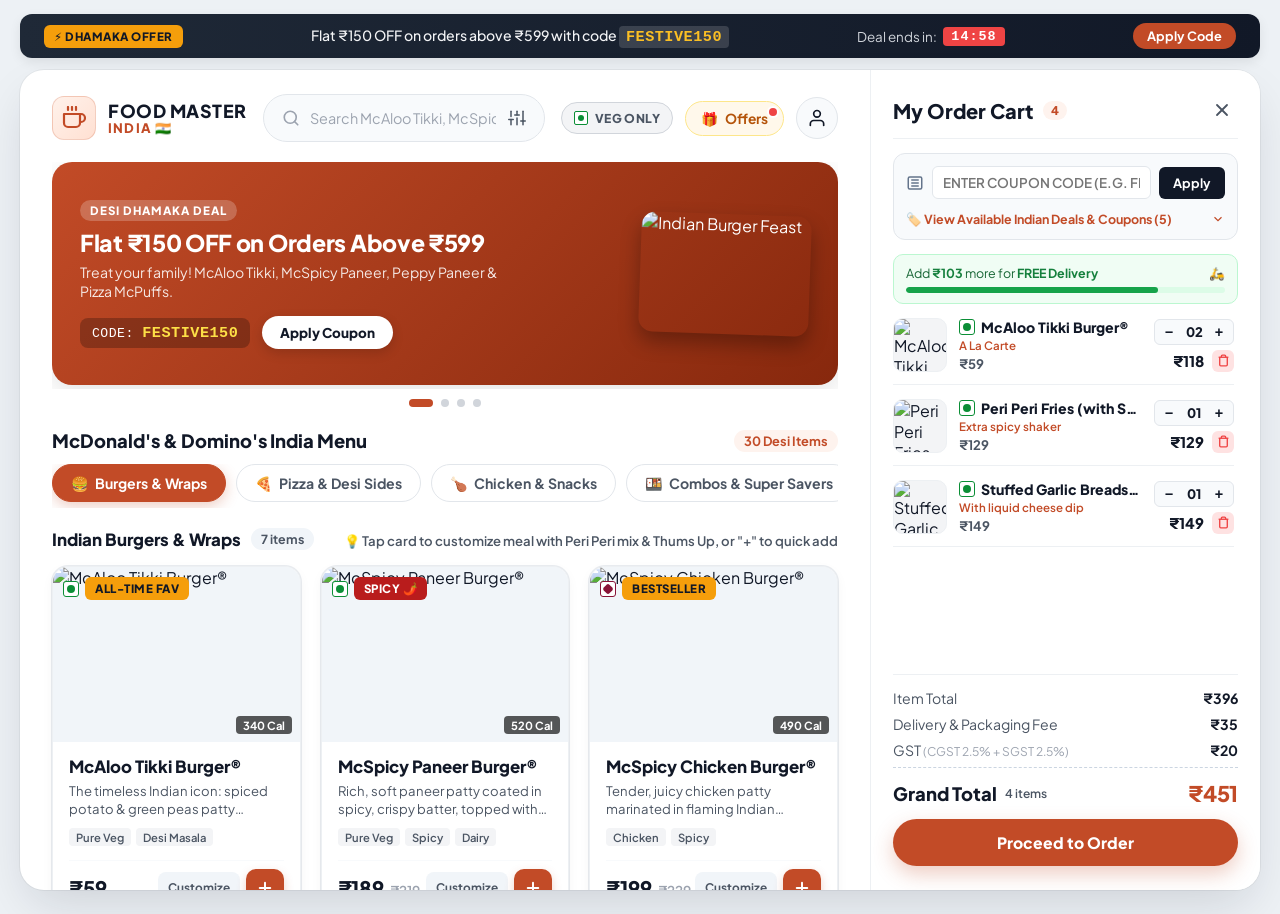
==== index.html @ f22dd6c9 "Add files via upload Food Master India is a front-end food-ordering app inspired by Indian quick-ser" ====
<!DOCTYPE html>
<html lang="en">
<head>
  <meta charset="UTF-8">
  <meta name="viewport" content="width=device-width, initial-scale=1.0">
  <title>Food Master India | McDonald's & Domino's Style Online Ordering</title>
  <!-- Google Fonts: Plus Jakarta Sans for crisp modern typography -->
  <link rel="preconnect" href="https://fonts.googleapis.com">
  <link rel="preconnect" href="https://fonts.gstatic.com" crossorigin>
  <link href="https://fonts.googleapis.com/css2?family=Plus+Jakarta+Sans:wght@400;500;600;700;800;900&display=swap" rel="stylesheet">
  <link rel="stylesheet" href="style.css">
</head>
<body>

  <!-- Top Announcement / Indian Festive Flash Deal Ticker -->
  <aside class="announcement-bar">
    <div class="announcement-content">
      <span class="flash-badge">⚡ DHAMAKA OFFER</span>
      <span class="announcement-text">Flat ₹150 OFF on orders above ₹599 with code <strong class="promo-pill-code" data-code="FESTIVE150">FESTIVE150</strong></span>
      <div class="flash-timer">
        <span>Deal ends in:</span>
        <span id="countdown-timer" class="timer-digits">14:59</span>
      </div>
      <button class="quick-apply-top-btn" data-code="FESTIVE150">Apply Code</button>
    </div>
  </aside>

  <!-- Main Application Wrapper -->
  <div class="app-layout">
    
    <!-- Left & Central Main Shopping Section -->
    <main class="main-content">
      
      <!-- Top Header Navigation -->
      <header class="top-header">
        <!-- Brand Logo -->
        <div class="brand" id="brand-logo" title="Food Master India">
          <div class="brand-icon">
            <svg viewBox="0 0 24 24" width="24" height="24" stroke="currentColor" stroke-width="2.2" fill="none" stroke-linecap="round" stroke-linejoin="round">
              <path d="M18 8h1a4 4 0 0 1 0 8h-1"></path>
              <path d="M2 8h16v9a4 4 0 0 1-4 4H6a4 4 0 0 1-4-4V8z"></path>
              <line x1="6" y1="1" x2="6" y2="4"></line>
              <line x1="10" y1="1" x2="10" y2="4"></line>
              <line x1="14" y1="1" x2="14" y2="4"></line>
            </svg>
          </div>
          <div class="brand-text">
            <span class="brand-title">FOOD MASTER</span>
            <span class="brand-sub">INDIA 🇮🇳</span>
          </div>
        </div>

        <!-- Search Bar with Embedded Filter -->
        <div class="search-container">
          <div class="search-box">
            <svg class="search-icon" viewBox="0 0 24 24" width="18" height="18" stroke="currentColor" stroke-width="2.2" fill="none" stroke-linecap="round" stroke-linejoin="round">
              <circle cx="11" cy="11" r="8"></circle>
              <line x1="21" y1="21" x2="16.65" y2="16.65"></line>
            </svg>
            <input 
              type="text" 
              id="search-input" 
              placeholder="Search McAloo Tikki, McSpicy Paneer, Peri Peri Fries, Peppy Paneer, Garlic Bread..." 
              autocomplete="off"
            >
            <button id="clear-search-btn" class="clear-btn" title="Clear search" aria-label="Clear search">
              &times;
            </button>
            <button id="filter-toggle-btn" class="filter-btn" title="Sort & Filter" aria-label="Sort and Filter">
              <svg viewBox="0 0 24 24" width="18" height="18" stroke="currentColor" stroke-width="2" fill="none" stroke-linecap="round" stroke-linejoin="round">
                <line x1="4" y1="21" x2="4" y2="14"></line>
                <line x1="4" y1="10" x2="4" y2="3"></line>
                <line x1="12" y1="21" x2="12" y2="12"></line>
                <line x1="12" y1="8" x2="12" y2="3"></line>
                <line x1="20" y1="21" x2="20" y2="16"></line>
                <line x1="20" y1="16" x2="20" y2="3"></line>
                <line x1="1" y1="14" x2="7" y2="14"></line>
                <line x1="9" y1="8" x2="15" y2="8"></line>
                <line x1="17" y1="16" x2="23" y2="16"></line>
              </svg>
            </button>
          </div>

          <!-- Quick Sort & Filter Dropdown Menu -->
          <div id="filter-dropdown" class="filter-dropdown">
            <div class="filter-group">
              <label>Sort By</label>
              <select id="sort-select">
                <option value="default">Most Popular</option>
                <option value="price-asc">Price: Low to High (₹)</option>
                <option value="price-desc">Price: High to Low (₹)</option>
                <option value="cal-asc">Lowest Calories</option>
                <option value="name-asc">Name: A to Z</option>
              </select>
            </div>
            <div class="filter-group">
              <label>Dietary & Type</label>
              <div class="dietary-options">
                <button type="button" class="dietary-chip active" data-diet="all">All Items</button>
                <button type="button" class="dietary-chip" data-diet="veg">🟢 Pure Veg Only</button>
                <button type="button" class="dietary-chip" data-diet="non-veg">🔴 Non-Veg Only</button>
                <button type="button" class="dietary-chip" data-diet="spicy">🌶️ Desi Spicy</button>
                <button type="button" class="dietary-chip" data-diet="deals">🏷️ Offers Only</button>
              </div>
            </div>
          </div>
        </div>

        <!-- Header Actions: Veg toggle switch, Offers pill, Profile, Mobile Cart -->
        <div class="header-actions">
          
          <!-- FSSAI Green Pure Veg Toggle Switch (Domino's / Swiggy / Zomato style) -->
          <label class="pure-veg-switch" title="Toggle Pure Veg Only">
            <input type="checkbox" id="pure-veg-toggle">
            <span class="veg-switch-slider">
              <span class="fssai-icon-mini veg-symbol"></span>
              <span class="veg-switch-label">VEG ONLY</span>
            </span>
          </label>

          <button id="view-deals-btn" class="offers-pill-btn" title="View Indian Festive Coupons">
            <span class="gift-icon">🎁</span>
            <span>Offers</span>
            <span class="deals-dot"></span>
          </button>
          
          <button class="icon-circle-btn profile-btn" title="Customer Profile" aria-label="Customer Profile">
            <svg viewBox="0 0 24 24" width="20" height="20" stroke="currentColor" stroke-width="2" fill="none" stroke-linecap="round" stroke-linejoin="round">
              <path d="M20 21v-2a4 4 0 0 0-4-4H8a4 4 0 0 0-4 4v2"></path>
              <circle cx="12" cy="7" r="4"></circle>
            </svg>
          </button>

          <!-- Mobile / Tablet Cart Trigger Button with badge -->
          <button id="mobile-cart-btn" class="mobile-cart-toggle" aria-label="Toggle Shopping Cart">
            <svg viewBox="0 0 24 24" width="20" height="20" stroke="currentColor" stroke-width="2" fill="none" stroke-linecap="round" stroke-linejoin="round">
              <circle cx="9" cy="21" r="1"></circle>
              <circle cx="20" cy="21" r="1"></circle>
              <path d="M1 1h4l2.68 13.39a2 2 0 0 0 2 1.61h9.72a2 2 0 0 0 2-1.61L23 6H6"></path>
            </svg>
            <span id="mobile-cart-count" class="cart-badge-count">0</span>
          </button>
        </div>
      </header>

      <!-- Domino's & McDonald's India Festive Deals Carousel -->
      <section class="promo-carousel-section">
        <div class="promo-carousel-container" id="promo-carousel">
          
          <!-- Slide 1: FESTIVE150 -->
          <div class="promo-card gradient-terracotta">
            <div class="promo-card-left">
              <span class="promo-tag">DESI DHAMAKA DEAL</span>
              <h3 class="promo-heading">Flat ₹150 OFF on Orders Above ₹599</h3>
              <p class="promo-sub">Treat your family! McAloo Tikki, McSpicy Paneer, Peppy Paneer & Pizza McPuffs.</p>
              <div class="promo-action-row">
                <span class="promo-coupon-code">CODE: <strong>FESTIVE150</strong></span>
                <button class="promo-apply-btn" data-code="FESTIVE150">Apply Coupon</button>
              </div>
            </div>
            <div class="promo-card-right">
              <img src="https://images.unsplash.com/photo-1568901346375-23c9450c58cd?auto=format&fit=crop&w=400&q=80" alt="Indian Burger Feast" class="promo-hero-img">
            </div>
          </div>

          <!-- Slide 2: SPICY50 -->
          <div class="promo-card gradient-crimson">
            <div class="promo-card-left">
              <span class="promo-tag">MCSPICY MADNESS 🌶️</span>
              <h3 class="promo-heading">Buy 1 McSpicy, Get 2nd at 50% OFF</h3>
              <p class="promo-sub">Crispy Paneer or Chicken with hot habanero sauce & toasted sesame buns.</p>
              <div class="promo-action-row">
                <span class="promo-coupon-code">CODE: <strong>SPICY50</strong></span>
                <button class="promo-apply-btn" data-code="SPICY50">Apply Coupon</button>
              </div>
            </div>
            <div class="promo-card-right">
              <img src="https://images.unsplash.com/photo-1626700051175-6818013e1d4f?auto=format&fit=crop&w=400&q=80" alt="McSpicy" class="promo-hero-img">
            </div>
          </div>

          <!-- Slide 3: PERIPERI -->
          <div class="promo-card gradient-golden">
            <div class="promo-card-left">
              <span class="promo-tag">FREE SHAKER FRIES</span>
              <h3 class="promo-heading">Free Peri Peri Fries With Any 2 Meals</h3>
              <p class="promo-sub">Shake it, mix it, love it! Hot masala seasoning on crisp golden fries.</p>
              <div class="promo-action-row">
                <span class="promo-coupon-code">CODE: <strong>PERIPERI</strong></span>
                <button class="promo-apply-btn" data-code="PERIPERI">Apply Coupon</button>
              </div>
            </div>
            <div class="promo-card-right">
              <img src="https://images.unsplash.com/photo-1576107232684-1279f3908594?auto=format&fit=crop&w=400&q=80" alt="Peri Peri Fries" class="promo-hero-img">
            </div>
          </div>

          <!-- Slide 4: CRUST399 -->
          <div class="promo-card gradient-navy">
            <div class="promo-card-left">
              <span class="promo-tag">DOMINO'S CRUST COMBO</span>
              <h3 class="promo-heading">Peppy Paneer Pizza + Stuffed Garlic Bread @ ₹399</h3>
              <p class="promo-sub">Save ₹120 instantly on the ultimate movie night combo with creamy dip.</p>
              <div class="promo-action-row">
                <span class="promo-coupon-code">CODE: <strong>CRUST399</strong></span>
                <button class="promo-apply-btn" data-code="CRUST399">Apply Coupon</button>
              </div>
            </div>
            <div class="promo-card-right">
              <img src="https://images.unsplash.com/photo-1513104890138-7c749659a591?auto=format&fit=crop&w=400&q=80" alt="Domino's Pizza Combo" class="promo-hero-img">
            </div>
          </div>

        </div>
        <!-- Carousel Dots -->
        <div class="carousel-indicators" id="carousel-dots">
          <span class="dot active" data-index="0"></span>
          <span class="dot" data-index="1"></span>
          <span class="dot" data-index="2"></span>
          <span class="dot" data-index="3"></span>
        </div>
      </section>

      <!-- Category Filter Pills Bar -->
      <section class="category-section">
        <div class="category-title-row">
          <h2 class="section-title">McDonald's & Domino's India Menu</h2>
          <span class="total-menu-counter" id="total-menu-counter">38 Desi Delights</span>
        </div>
        <div class="category-pills-wrapper">
          <div class="category-pills" id="category-pills">
            <!-- Dynamically populated via script.js -->
          </div>
        </div>
      </section>

      <!-- Products Grid Section -->
      <section class="products-section">
        <div class="section-header-row">
          <div class="active-category-indicator">
            <span id="active-category-name">Indian Burgers & Wraps</span>
            <span id="product-count-badge" class="count-tag">0 items</span>
          </div>
          <div class="menu-view-toggles">
            <span class="hint-text">💡 Tap card to customize meal with Peri Peri mix & Thums Up, or "+" to quick add</span>
          </div>
        </div>
        
        <!-- Grid where product cards are rendered -->
        <div class="products-grid" id="products-grid">
          <!-- Injected via script.js -->
        </div>

        <!-- Empty state when no products match -->
        <div id="no-results" class="no-results-state hidden">
          <svg viewBox="0 0 24 24" width="48" height="48" stroke="currentColor" stroke-width="1.5" fill="none" stroke-linecap="round" stroke-linejoin="round">
            <circle cx="11" cy="11" r="8"></circle>
            <line x1="21" y1="21" x2="16.65" y2="16.65"></line>
            <line x1="8" y1="11" x2="14" y2="11"></line>
          </svg>
          <h3>Koi item nahi mila (No items found)</h3>
          <p>We couldn't find matching food items. Check spelling or reset the Pure Veg filter.</p>
          <button id="reset-filters-btn" class="secondary-btn">Reset All Filters</button>
        </div>
      </section>

    </main>

    <!-- Right Sidebar: Interactive Shopping Cart with INR Billing -->
    <aside class="cart-sidebar" id="cart-sidebar">
      
      <!-- Cart Header -->
      <div class="cart-header">
        <div class="cart-title-wrapper">
          <h2 class="cart-title">My Order Cart</h2>
          <span id="cart-item-counter" class="cart-counter-pill">0</span>
        </div>
        <!-- Close button for responsive / slide-over view -->
        <button id="close-cart-btn" class="close-cart-btn" aria-label="Close Cart">
          <svg viewBox="0 0 24 24" width="20" height="20" stroke="currentColor" stroke-width="2.2" fill="none" stroke-linecap="round" stroke-linejoin="round">
            <line x1="18" y1="6" x2="6" y2="18"></line>
            <line x1="6" y1="6" x2="18" y2="18"></line>
          </svg>
        </button>
      </div>

      <!-- Domino's Style Promo Coupon Apply Box -->
      <div class="cart-promo-section">
        <div class="cart-promo-box">
          <svg viewBox="0 0 24 24" width="18" height="18" stroke="currentColor" stroke-width="2" fill="none">
            <rect x="3" y="4" width="18" height="16" rx="2"></rect>
            <path d="M7 8h10"></path>
            <path d="M7 12h10"></path>
            <path d="M7 16h10"></path>
          </svg>
          <input type="text" id="coupon-input" placeholder="Enter coupon code (e.g. FESTIVE150)">
          <button id="apply-coupon-btn" class="coupon-btn">Apply</button>
        </div>
        
        <!-- Active applied coupon pill -->
        <div id="applied-coupon-row" class="applied-coupon-tag hidden">
          <span class="applied-badge-text">
            <span>🎉 Coupon <strong id="applied-coupon-code">FESTIVE150</strong> applied!</span>
            <small id="applied-discount-desc">₹150 discount activated</small>
          </span>
          <button id="remove-coupon-btn" class="remove-coupon-btn" title="Remove coupon">&times;</button>
        </div>

        <!-- Quick Coupon Shortcuts Drawer Toggle -->
        <button id="toggle-available-offers-btn" class="view-available-coupons-btn">
          <span>🏷️ View Available Indian Deals & Coupons (5)</span>
          <svg viewBox="0 0 24 24" width="14" height="14" stroke="currentColor" stroke-width="2" fill="none">
            <polyline points="6 9 12 15 18 9"></polyline>
          </svg>
        </button>

        <!-- Dropdown / Drawer list of Indian coupons -->
        <div id="available-coupons-list" class="available-coupons-drawer hidden">
          <div class="coupon-item-mini" data-code="FESTIVE150">
            <div class="coupon-info">
              <strong>FESTIVE150</strong>
              <p>Flat ₹150 OFF on orders above ₹599</p>
            </div>
            <button class="mini-apply-btn" data-code="FESTIVE150">Apply</button>
          </div>
          <div class="coupon-item-mini" data-code="SPICY50">
            <div class="coupon-info">
              <strong>SPICY50</strong>
              <p>Buy 1 McSpicy, Get 2nd at 50% OFF</p>
            </div>
            <button class="mini-apply-btn" data-code="SPICY50">Apply</button>
          </div>
          <div class="coupon-item-mini" data-code="PERIPERI">
            <div class="coupon-info">
              <strong>PERIPERI</strong>
              <p>Free Peri Peri Fries (₹129 value) on ₹399+</p>
            </div>
            <button class="mini-apply-btn" data-code="PERIPERI">Apply</button>
          </div>
          <div class="coupon-item-mini" data-code="CRUST399">
            <div class="coupon-info">
              <strong>CRUST399</strong>
              <p>Flat ₹80 OFF on Pizza + Garlic Bread</p>
            </div>
            <button class="mini-apply-btn" data-code="CRUST399">Apply</button>
          </div>
          <div class="coupon-item-mini" data-code="DESI20">
            <div class="coupon-info">
              <strong>DESI20</strong>
              <p>20% OFF up to ₹100 on orders above ₹299</p>
            </div>
            <button class="mini-apply-btn" data-code="DESI20">Apply</button>
          </div>
        </div>
      </div>

      <!-- Free Delivery Progress Bar (₹499 Free Delivery threshold standard in India) -->
      <div class="delivery-threshold-bar" id="delivery-threshold-box">
        <div class="threshold-label-row">
          <span id="threshold-status-text">Add ₹150 more for <strong>FREE Delivery</strong></span>
          <span class="threshold-icon">🛵</span>
        </div>
        <div class="threshold-track">
          <div class="threshold-fill" id="threshold-progress-fill" style="width: 70%;"></div>
        </div>
      </div>

      <!-- Scrollable Cart Item List -->
      <div class="cart-items-container" id="cart-items-container">
        <!-- Injected via script.js -->
      </div>

      <!-- Empty Cart Message Placeholder -->
      <div id="cart-empty-state" class="cart-empty-state">
        <div class="empty-icon-wrap">
          <svg viewBox="0 0 24 24" width="42" height="42" stroke="currentColor" stroke-width="1.5" fill="none" stroke-linecap="round" stroke-linejoin="round">
            <path d="M6 2L3 6v14a2 2 0 0 0 2 2h14a2 2 0 0 0 2-2V6l-3-4z"></path>
            <line x1="3" y1="6" x2="21" y2="6"></line>
            <path d="M16 10a4 4 0 0 1-8 0"></path>
          </svg>
        </div>
        <p class="empty-heading">Aapka Cart Khali Hai (Cart is Empty)</p>
        <p class="empty-subtext">Add McAloo Tikki, McSpicy Paneer, Pizza McPuff or Peppy Paneer to start!</p>
      </div>

      <!-- Cart Bill Breakdown & Checkout Footer in INR -->
      <div class="cart-footer" id="cart-footer">
        <div class="bill-row">
          <span class="bill-label">Item Total</span>
          <span class="bill-value" id="cart-subtotal">₹0</span>
        </div>
        <div class="bill-row discount-row hidden" id="cart-discount-row">
          <span class="bill-label" style="color: #16a34a; font-weight: 700;">Coupon Savings</span>
          <span class="bill-value" id="cart-discount-value" style="color: #16a34a; font-weight: 800;">-₹0</span>
        </div>
        <div class="bill-row">
          <span class="bill-label">Delivery & Packaging Fee</span>
          <span class="bill-value" id="cart-delivery-fee">₹35</span>
        </div>
        <div class="bill-row dotted-divider">
          <span class="bill-label">GST <small>(CGST 2.5% + SGST 2.5%)</small></span>
          <span class="bill-value" id="cart-service-charge">₹0</span>
        </div>
        <div class="bill-row total-row">
          <div class="total-label-wrap">
            <span class="bill-total-label">Grand Total</span>
            <span class="total-items-tag" id="cart-total-badge">0 items</span>
          </div>
          <span class="bill-total-value" id="cart-grand-total">₹0</span>
        </div>

        <button id="checkout-btn" class="checkout-btn">
          Proceed to Order
        </button>
      </div>
    </aside>

  </div>

  <!-- Cart Backdrop Overlay for Mobile Drawer Mode -->
  <div id="cart-backdrop" class="cart-backdrop"></div>

  <!-- Customization Modal (McDonald's & Domino's India Style) -->
  <div id="customize-modal" class="modal-overlay hidden">
    <div class="modal-card customize-modal-card">
      <div class="modal-header">
        <div class="customize-header-title">
          <div class="custom-fssai-indicator">
            <span id="custom-fssai-symbol" class="fssai-icon-mini"></span>
            <span class="modal-category-tag" id="custom-item-category">Burger</span>
          </div>
          <h3 id="custom-item-name">McSpicy Paneer Burger®</h3>
        </div>
        <button id="customize-close-btn" class="modal-close-btn">&times;</button>
      </div>

      <div class="modal-body customizer-body">
        <div class="customizer-hero">
          <img id="custom-item-img" src="" alt="Custom Item" class="customizer-img">
          <div class="customizer-hero-info">
            <p id="custom-item-desc" class="customizer-desc"></p>
            <span id="custom-item-cals" class="custom-cals-badge"></span>
          </div>
        </div>

        <!-- Meal Size Selection (McDonald's India Meal Customizer) -->
        <div class="customize-section">
          <h4>1. Make It A Meal</h4>
          <div class="meal-size-options" id="meal-size-options">
            <label class="meal-radio-option">
              <input type="radio" name="meal_option" value="regular" data-price="0" checked>
              <div class="meal-card-content">
                <strong>A La Carte</strong>
                <span>Single Item</span>
                <span class="meal-extra-price">+₹0</span>
              </div>
            </label>
            <label class="meal-radio-option">
              <input type="radio" name="meal_option" value="medium" data-price="119">
              <div class="meal-card-content">
                <strong>Medium Meal</strong>
                <span>+ Med Fries & Coke</span>
                <span class="meal-extra-price">+₹119</span>
              </div>
            </label>
            <label class="meal-radio-option">
              <input type="radio" name="meal_option" value="large" data-price="159">
              <div class="meal-card-content">
                <strong>Large Meal</strong>
                <span>+ Lrg Fries & Thums Up</span>
                <span class="meal-extra-price">+₹159</span>
              </div>
            </label>
          </div>
        </div>

        <!-- Add-on Extras (Indian Desi Add-ons) -->
        <div class="customize-section">
          <h4>2. Desi Add-ons, Shakers & Dips</h4>
          <div class="addons-grid">
            <label class="addon-checkbox">
              <input type="checkbox" name="custom_addon" value="Peri Peri Shaker Mix" data-price="29">
              <span>Peri Peri Shaker Mix (+ ₹29)</span>
            </label>
            <label class="addon-checkbox">
              <input type="checkbox" name="custom_addon" value="Extra Melted Cheese Slice" data-price="39">
              <span>Extra Cheese Slice (+ ₹39)</span>
            </label>
            <label class="addon-checkbox">
              <input type="checkbox" name="custom_addon" value="Cheesy Garlic Dip" data-price="35">
              <span>Cheesy Garlic Dip (+ ₹35)</span>
            </label>
            <label class="addon-checkbox">
              <input type="checkbox" name="custom_addon" value="Spicy Tandoori Mayo" data-price="35">
              <span>Tandoori Mayo (+ ₹35)</span>
            </label>
          </div>
        </div>

        <!-- Special Instructions / Kitchen Note -->
        <div class="customize-section">
          <h4>3. Cooking Instructions</h4>
          <input type="text" id="custom-item-instructions" placeholder="e.g. Jain preparation, extra spicy, no onion..." class="modal-input">
        </div>

        <!-- Bottom bar of customizer -->
        <div class="customizer-footer">
          <div class="customizer-price-wrap">
            <span class="customizer-price-label">Customized Price</span>
            <strong id="customizer-final-price">₹0</strong>
          </div>
          <button id="add-customized-to-cart-btn" class="confirm-order-btn">
            Add to My Order
          </button>
        </div>
      </div>
    </div>
  </div>

  <!-- Checkout Modal (Indian Flow - UPI, Cash on Delivery, Table Order) -->
  <div id="checkout-modal" class="modal-overlay hidden">
    <div class="modal-card">
      <div class="modal-header">
        <h3>Review & Confirm Order</h3>
        <button id="modal-close-btn" class="modal-close-btn">&times;</button>
      </div>
      
      <div class="modal-body" id="modal-body-content">
        <!-- Order Summary Preview -->
        <div class="modal-order-summary">
          <h4>Bill Summary</h4>
          <div id="modal-summary-list" class="modal-summary-list"></div>
          
          <div class="modal-total-box">
            <span>Total Payable Amount</span>
            <strong id="modal-payable-total">₹0</strong>
          </div>
        </div>

        <!-- Dining Option & Table / Delivery Details -->
        <div class="modal-inputs">
          <label>Order Fulfillment</label>
          <div class="dining-options">
            <label class="radio-chip">
              <input type="radio" name="dining_mode" value="Dine-in" checked>
              <span>Dine-In (Table)</span>
            </label>
            <label class="radio-chip">
              <input type="radio" name="dining_mode" value="Takeaway">
              <span>Takeaway / Parcel</span>
            </label>
            <label class="radio-chip">
              <input type="radio" name="dining_mode" value="Delivery">
              <span>Home Delivery</span>
            </label>
          </div>

          <label for="order-notes" style="margin-top: 14px;">Delivery Address / Table Number</label>
          <input type="text" id="order-notes" placeholder="e.g. Table #5 or Flat 402, Green Heights, Bengaluru" class="modal-input">
        </div>

        <div class="payment-method-note">
          <svg viewBox="0 0 24 24" width="18" height="18" stroke="currentColor" stroke-width="2" fill="none">
            <rect x="2" y="5" width="20" height="14" rx="2"></rect>
            <line x1="2" y1="10" x2="22" y2="10"></line>
          </svg>
          <span>Pay via UPI (GPay / PhonePe / Paytm), Card at Counter or Cash on Delivery.</span>
        </div>

        <button id="confirm-order-btn" class="confirm-order-btn">
          Place Order (No Online Card Required)
        </button>
      </div>

      <!-- Success Screen inside Modal -->
      <div id="modal-success-screen" class="modal-success-screen hidden">
        <div class="success-checkmark">
          <svg viewBox="0 0 24 24" width="48" height="48" stroke="#10b981" stroke-width="2.5" fill="none" stroke-linecap="round" stroke-linejoin="round">
            <path d="M22 11.08V12a10 10 0 1 1-5.93-9.14"></path>
            <polyline points="22 4 12 14.01 9 11.01"></polyline>
          </svg>
        </div>
        <h3>Order Confirmed! Badhaai Ho 🎉</h3>
        <p class="order-id-label">Order Token #<span id="order-id-number">IND-8942</span></p>
        <p class="order-msg">Your delicious meal is being prepared in the kitchen. Expected delivery / serving in 20-25 mins.</p>
        <button id="new-order-btn" class="checkout-btn" style="margin-top: 16px;">
          Order More Items
        </button>
      </div>
    </div>
  </div>

  <!-- Domino's India Occasional Slide-in Promo Pop-up -->
  <div id="promo-slide-popup" class="promo-slide-popup hidden">
    <button id="close-promo-popup" class="close-promo-popup">&times;</button>
    <div class="popup-icon">🥟</div>
    <div class="popup-details">
      <strong>Special Deal: Add Pizza McPuff®!</strong>
      <p>Only ₹49 with your active order today.</p>
    </div>
    <button id="quick-add-promo-deal-btn" class="popup-add-btn">Add for ₹49</button>
  </div>

  <!-- Toast Notification element -->
  <div id="toast" class="toast">
    <span id="toast-message">Item added to cart</span>
  </div>

  <!-- Main JavaScript File -->
  <script src="script.js"></script>
</body>
</html>
---- style.css ----
/* ==========================================================================
   Food Master India - Enterprise QSR & E-Commerce Web Application
   Optimized for Indian Market (McDonald's India & Domino's India)
   Features: INR (₹) Currency, FSSAI Veg/Non-Veg Indicators, Veg-Only Toggle
   ========================================================================== */

:root {
  /* Indian Fast-Food Brand Color Palette */
  --primary: #c24b27;
  --primary-hover: #aa3d1c;
  --primary-light: #fef3ee;
  --primary-focus: rgba(194, 75, 39, 0.22);

  --golden: #f59e0b;
  --crimson: #dc2626;
  --navy: #1e3a8a;
  
  /* Indian FSSAI Food Badging */
  --veg-green: #0b8e36;
  --veg-bg: #ecfdf3;
  --nonveg-red: #881337;
  --nonveg-bg: #fff1f2;

  /* Neutral Shades */
  --bg-page: #edf1f5;
  --bg-app: #ffffff;
  --bg-card: #ffffff;
  --bg-input: #f8fafc;
  --bg-pill: #ffffff;
  --bg-pill-hover: #f1f3f5;
  --tag-bg: #f3f4f6;
  
  /* Text Colors */
  --text-main: #111827;
  --text-muted: #4b5563;
  --text-light: #9ca3af;
  --text-inverse: #ffffff;
  
  /* Borders & Dividers */
  --border-light: #edf0f3;
  --border-medium: #e2e6eb;
  --border-dashed: #cbd5e1;
  
  /* Status & Alerts */
  --danger: #ef4444;
  --danger-light: #fee2e2;
  --success: #10b981;
  --success-light: #d1fae5;

  /* Elevations */
  --shadow-app: 0 20px 50px -10px rgba(15, 23, 42, 0.15), 0 0 0 1px rgba(0, 0, 0, 0.05);
  --shadow-card: 0 4px 14px -2px rgba(15, 23, 42, 0.06), 0 0 0 1px rgba(226, 230, 235, 0.7);
  --shadow-card-hover: 0 14px 28px -6px rgba(15, 23, 42, 0.12), 0 0 0 1px rgba(194, 75, 39, 0.3);
  --shadow-popup: 0 16px 36px -4px rgba(15, 23, 42, 0.2), 0 0 0 1px rgba(0, 0, 0, 0.08);

  /* Geometry */
  --radius-app: 24px;
  --radius-card: 16px;
  --radius-pill: 50px;
  --radius-btn: 12px;
  --radius-sm: 8px;
  
  --transition: all 0.22s cubic-bezier(0.16, 1, 0.3, 1);
}

/* Reset & Global */
*, *::before, *::after {
  box-sizing: border-box;
  margin: 0;
  padding: 0;
}

body {
  font-family: 'Plus Jakarta Sans', system-ui, -apple-system, BlinkMacSystemFont, "Segoe UI", Roboto, sans-serif;
  background-color: var(--bg-page);
  color: var(--text-main);
  min-height: 100vh;
  display: flex;
  flex-direction: column;
  align-items: center;
  justify-content: flex-start;
  padding: 14px 20px 24px;
  -webkit-font-smoothing: antialiased;
}

/* ==========================================================================
   FSSAI Indian Standard Food Badges (Veg 🟢 & Non-Veg 🔴)
   ========================================================================== */
.fssai-symbol {
  width: 16px;
  height: 16px;
  border-radius: 3px;
  display: inline-flex;
  align-items: center;
  justify-content: center;
  flex-shrink: 0;
}

.fssai-symbol.veg {
  border: 1.8px solid var(--veg-green);
  background: #ffffff;
}
.fssai-symbol.veg::after {
  content: "";
  width: 8px;
  height: 8px;
  background-color: var(--veg-green);
  border-radius: 50%;
}

.fssai-symbol.non-veg {
  border: 1.8px solid var(--nonveg-red);
  background: #ffffff;
}
.fssai-symbol.non-veg::after {
  content: "";
  width: 8px;
  height: 8px;
  background-color: var(--nonveg-red);
  border-radius: 2px;
  transform: rotate(45deg);
}

.fssai-icon-mini {
  width: 14px;
  height: 14px;
  border-radius: 2px;
  display: inline-flex;
  align-items: center;
  justify-content: center;
  border: 1.5px solid var(--veg-green);
  background: #fff;
}
.fssai-icon-mini.veg-symbol::after {
  content: "";
  width: 6px;
  height: 6px;
  background-color: var(--veg-green);
  border-radius: 50%;
}

/* ==========================================================================
   Top Announcement Bar (Indian Festive Flash Timer)
   ========================================================================== */
.announcement-bar {
  width: 100%;
  max-width: 1420px;
  background: linear-gradient(90deg, #1f2937 0%, #111827 100%);
  color: #ffffff;
  padding: 9px 24px;
  border-radius: 12px;
  margin-bottom: 12px;
  box-shadow: 0 4px 12px rgba(0, 0, 0, 0.08);
}

.announcement-content {
  display: flex;
  align-items: center;
  justify-content: space-between;
  flex-wrap: wrap;
  gap: 12px;
  font-size: 0.88rem;
}

.flash-badge {
  background: #f59e0b;
  color: #111827;
  font-weight: 800;
  font-size: 0.72rem;
  letter-spacing: 0.5px;
  padding: 4px 10px;
  border-radius: 6px;
  text-transform: uppercase;
}

.announcement-text {
  font-weight: 500;
  color: #f3f4f6;
}

.promo-pill-code {
  background: rgba(255, 255, 255, 0.15);
  color: #fbbf24;
  padding: 2px 7px;
  border-radius: 4px;
  font-family: monospace;
  font-size: 0.95rem;
  letter-spacing: 0.5px;
  cursor: pointer;
}

.flash-timer {
  display: flex;
  align-items: center;
  gap: 6px;
  font-size: 0.84rem;
  color: #d1d5db;
}

.timer-digits {
  background: #ef4444;
  color: #ffffff;
  font-weight: 800;
  font-family: monospace;
  padding: 2px 8px;
  border-radius: 4px;
  letter-spacing: 1px;
}

.quick-apply-top-btn {
  background: var(--primary);
  color: #ffffff;
  border: none;
  font-family: inherit;
  font-size: 0.8rem;
  font-weight: 700;
  padding: 5px 14px;
  border-radius: var(--radius-pill);
  cursor: pointer;
  transition: var(--transition);
}

.quick-apply-top-btn:hover {
  background: var(--primary-hover);
  transform: translateY(-1px);
}

/* ==========================================================================
   Master Tablet / Kiosk Application Shell
   ========================================================================== */
.app-layout {
  width: 100%;
  max-width: 1420px;
  height: calc(100vh - 80px);
  min-height: 720px;
  background: var(--bg-app);
  border-radius: var(--radius-app);
  box-shadow: var(--shadow-app);
  display: flex;
  overflow: hidden;
  position: relative;
}

/* Main Shopping Viewport */
.main-content {
  flex: 1;
  display: flex;
  flex-direction: column;
  overflow-y: auto;
  overflow-x: hidden;
  padding: 24px 32px 36px;
  scrollbar-width: thin;
  scrollbar-color: #cbd5e1 transparent;
}

.main-content::-webkit-scrollbar {
  width: 6px;
}
.main-content::-webkit-scrollbar-thumb {
  background-color: #cbd5e1;
  border-radius: 10px;
}

/* ==========================================================================
   Header Navigation & Indian Veg Toggle Switch
   ========================================================================== */
.top-header {
  display: flex;
  align-items: center;
  justify-content: space-between;
  gap: 16px;
  margin-bottom: 20px;
}

.brand {
  display: flex;
  align-items: center;
  gap: 12px;
  cursor: pointer;
  user-select: none;
}

.brand-icon {
  width: 44px;
  height: 44px;
  background: linear-gradient(135deg, #fff2eb 0%, #ffe0d2 100%);
  border-radius: 12px;
  display: flex;
  align-items: center;
  justify-content: center;
  color: var(--primary);
  border: 1px solid rgba(194, 75, 39, 0.2);
}

.brand-text {
  display: flex;
  flex-direction: column;
  line-height: 1.05;
}

.brand-title {
  font-weight: 900;
  font-size: 1.12rem;
  letter-spacing: 0.5px;
  color: var(--text-main);
}

.brand-sub {
  font-weight: 800;
  font-size: 0.82rem;
  letter-spacing: 1.2px;
  color: var(--primary);
}

/* Search Box */
.search-container {
  flex: 1;
  max-width: 540px;
  position: relative;
}

.search-box {
  display: flex;
  align-items: center;
  background: #f8fafc;
  border: 1px solid var(--border-medium);
  border-radius: var(--radius-pill);
  padding: 6px 10px 6px 18px;
  transition: var(--transition);
}

.search-box:focus-within {
  background: #ffffff;
  border-color: var(--primary);
  box-shadow: 0 0 0 3px var(--primary-focus);
}

.search-icon {
  color: var(--text-light);
  margin-right: 10px;
  flex-shrink: 0;
}

.search-box input {
  flex: 1;
  border: none;
  background: transparent;
  outline: none;
  font-family: inherit;
  font-size: 0.9rem;
  color: var(--text-main);
  font-weight: 500;
}

.search-box input::placeholder {
  color: var(--text-light);
  font-weight: 400;
}

.clear-btn {
  background: transparent;
  border: none;
  font-size: 1.2rem;
  color: var(--text-light);
  cursor: pointer;
  padding: 0 6px;
  display: none;
}

.clear-btn:hover {
  color: var(--text-main);
}

.filter-btn {
  background: transparent;
  border: none;
  color: var(--text-muted);
  cursor: pointer;
  display: flex;
  align-items: center;
  justify-content: center;
  width: 34px;
  height: 34px;
  border-radius: 50%;
  transition: var(--transition);
  margin-left: 4px;
}

.filter-btn:hover, .filter-btn.active {
  background: var(--primary-light);
  color: var(--primary);
}

/* Filter Dropdown */
.filter-dropdown {
  position: absolute;
  top: calc(100% + 10px);
  right: 0;
  width: 310px;
  background: #ffffff;
  border-radius: 16px;
  box-shadow: var(--shadow-popup);
  padding: 16px;
  z-index: 40;
  opacity: 0;
  transform: translateY(-8px);
  pointer-events: none;
  transition: var(--transition);
}

.filter-dropdown.show {
  opacity: 1;
  transform: translateY(0);
  pointer-events: auto;
}

.filter-group {
  margin-bottom: 14px;
}

.filter-group:last-child {
  margin-bottom: 0;
}

.filter-group label {
  display: block;
  font-size: 0.78rem;
  font-weight: 700;
  text-transform: uppercase;
  letter-spacing: 0.5px;
  color: var(--text-muted);
  margin-bottom: 8px;
}

.filter-group select {
  width: 100%;
  padding: 9px 12px;
  border-radius: var(--radius-sm);
  border: 1px solid var(--border-medium);
  font-family: inherit;
  font-size: 0.88rem;
  color: var(--text-main);
  background-color: #fbfcfd;
  outline: none;
  cursor: pointer;
}

.dietary-options {
  display: flex;
  flex-wrap: wrap;
  gap: 6px;
}

.dietary-chip {
  background: #f3f4f6;
  border: 1px solid transparent;
  border-radius: var(--radius-pill);
  padding: 5px 12px;
  font-size: 0.78rem;
  font-weight: 600;
  color: var(--text-muted);
  cursor: pointer;
  transition: var(--transition);
}

.dietary-chip:hover {
  background: #e5e7eb;
}

.dietary-chip.active {
  background: var(--primary-light);
  border-color: rgba(194, 75, 39, 0.25);
  color: var(--primary);
}

/* Header Actions & Pure Veg Toggle Switch */
.header-actions {
  display: flex;
  align-items: center;
  gap: 12px;
}

/* Pure Veg Toggle Switch (Domino's India / Swiggy standard) */
.pure-veg-switch {
  display: inline-flex;
  align-items: center;
  cursor: pointer;
  user-select: none;
}

.pure-veg-switch input {
  display: none;
}

.veg-switch-slider {
  display: flex;
  align-items: center;
  gap: 7px;
  background: #f3f4f6;
  border: 1.5px solid #d1d5db;
  padding: 7px 12px;
  border-radius: var(--radius-pill);
  transition: var(--transition);
}

.veg-switch-label {
  font-size: 0.76rem;
  font-weight: 800;
  color: #4b5563;
  letter-spacing: 0.4px;
}

.pure-veg-switch input:checked + .veg-switch-slider {
  background: #ecfdf3;
  border-color: var(--veg-green);
}

.pure-veg-switch input:checked + .veg-switch-slider .veg-switch-label {
  color: var(--veg-green);
}

.offers-pill-btn {
  display: flex;
  align-items: center;
  gap: 7px;
  background: #fff8eb;
  border: 1px solid #fde68a;
  color: #b45309;
  font-family: inherit;
  font-size: 0.86rem;
  font-weight: 700;
  padding: 8px 15px;
  border-radius: var(--radius-pill);
  cursor: pointer;
  transition: var(--transition);
  position: relative;
}

.offers-pill-btn:hover {
  background: #fef3c7;
  transform: translateY(-1px);
}

.deals-dot {
  width: 8px;
  height: 8px;
  background: #ef4444;
  border-radius: 50%;
  position: absolute;
  top: 6px;
  right: 6px;
  box-shadow: 0 0 0 2px #ffffff;
  animation: pulseDot 1.8s infinite;
}

@keyframes pulseDot {
  0%, 100% { transform: scale(1); opacity: 1; }
  50% { transform: scale(1.4); opacity: 0.8; }
}

.icon-circle-btn {
  width: 42px;
  height: 42px;
  border-radius: 50%;
  background: #f8fafc;
  border: 1px solid var(--border-medium);
  color: var(--text-main);
  display: flex;
  align-items: center;
  justify-content: center;
  cursor: pointer;
  transition: var(--transition);
}

.icon-circle-btn:hover {
  background: #ffffff;
  border-color: var(--primary);
  color: var(--primary);
}

.mobile-cart-toggle {
  display: none;
  align-items: center;
  gap: 8px;
  background: var(--primary);
  color: #fff;
  border: none;
  padding: 9px 15px;
  border-radius: var(--radius-pill);
  font-weight: 700;
  cursor: pointer;
}

.cart-badge-count {
  background: #ffffff;
  color: var(--primary);
  font-size: 0.75rem;
  font-weight: 800;
  border-radius: 50%;
  width: 20px;
  height: 20px;
  display: flex;
  align-items: center;
  justify-content: center;
}

/* ==========================================================================
   Domino's & McDonald's India Festive Deals Carousel
   ========================================================================== */
.promo-carousel-section {
  margin-bottom: 22px;
  position: relative;
}

.promo-carousel-container {
  display: flex;
  overflow-x: auto;
  scroll-snap-type: x mandatory;
  scroll-behavior: smooth;
  gap: 16px;
  scrollbar-width: none;
  padding-bottom: 4px;
}

.promo-carousel-container::-webkit-scrollbar {
  display: none;
}

.promo-card {
  min-width: 100%;
  scroll-snap-align: center;
  border-radius: 20px;
  padding: 22px 28px;
  color: #ffffff;
  display: flex;
  align-items: center;
  justify-content: space-between;
  position: relative;
  overflow: hidden;
  box-shadow: 0 8px 24px rgba(0, 0, 0, 0.1);
}

.gradient-terracotta {
  background: linear-gradient(135deg, #c24b27 0%, #87280d 100%);
}

.gradient-golden {
  background: linear-gradient(135deg, #d97706 0%, #92400e 100%);
}

.gradient-crimson {
  background: linear-gradient(135deg, #b91c1c 0%, #7f1d1d 100%);
}

.gradient-navy {
  background: linear-gradient(135deg, #1e3a8a 0%, #172554 100%);
}

.promo-card-left {
  max-width: 60%;
  z-index: 2;
}

.promo-tag {
  display: inline-block;
  background: rgba(255, 255, 255, 0.22);
  backdrop-filter: blur(4px);
  color: #ffffff;
  font-size: 0.72rem;
  font-weight: 800;
  letter-spacing: 1px;
  padding: 3px 10px;
  border-radius: var(--radius-pill);
  margin-bottom: 8px;
}

.promo-heading {
  font-size: 1.45rem;
  font-weight: 900;
  line-height: 1.2;
  margin-bottom: 6px;
  letter-spacing: -0.3px;
}

.promo-sub {
  font-size: 0.88rem;
  color: rgba(255, 255, 255, 0.88);
  margin-bottom: 14px;
  line-height: 1.4;
}

.promo-action-row {
  display: flex;
  align-items: center;
  gap: 12px;
}

.promo-coupon-code {
  background: rgba(0, 0, 0, 0.25);
  padding: 6px 12px;
  border-radius: 8px;
  font-size: 0.82rem;
  font-family: monospace;
  letter-spacing: 0.5px;
}

.promo-coupon-code strong {
  color: #fde047;
  font-size: 0.95rem;
}

.promo-apply-btn {
  background: #ffffff;
  color: var(--text-main);
  border: none;
  font-family: inherit;
  font-size: 0.84rem;
  font-weight: 800;
  padding: 8px 18px;
  border-radius: var(--radius-pill);
  cursor: pointer;
  transition: var(--transition);
  box-shadow: 0 4px 12px rgba(0, 0, 0, 0.15);
}

.promo-apply-btn:hover {
  background: #f8fafc;
  transform: translateY(-2px);
  box-shadow: 0 6px 16px rgba(0, 0, 0, 0.2);
}

.promo-card-right {
  width: 170px;
  height: 120px;
  z-index: 2;
  display: flex;
  align-items: center;
  justify-content: center;
}

.promo-hero-img {
  width: 100%;
  height: 100%;
  object-fit: cover;
  border-radius: 14px;
  box-shadow: 0 10px 20px rgba(0, 0, 0, 0.3);
  transform: rotate(2deg);
  transition: transform 0.3s ease;
}

.promo-card:hover .promo-hero-img {
  transform: rotate(0deg) scale(1.05);
}

.carousel-indicators {
  display: flex;
  align-items: center;
  justify-content: center;
  gap: 8px;
  margin-top: 10px;
}

.dot {
  width: 8px;
  height: 8px;
  border-radius: 50%;
  background: #d1d5db;
  cursor: pointer;
  transition: var(--transition);
}

.dot.active {
  width: 24px;
  border-radius: 10px;
  background: var(--primary);
}

/* ==========================================================================
   Category Navigation Bar (Pills)
   ========================================================================== */
.category-section {
  margin-bottom: 20px;
}

.category-title-row {
  display: flex;
  align-items: center;
  justify-content: space-between;
  margin-bottom: 12px;
}

.section-title {
  font-size: 1.15rem;
  font-weight: 800;
  color: var(--text-main);
}

.total-menu-counter {
  font-size: 0.8rem;
  font-weight: 700;
  color: var(--primary);
  background: var(--primary-light);
  padding: 3px 10px;
  border-radius: var(--radius-pill);
}

.category-pills-wrapper {
  overflow-x: auto;
  padding-bottom: 6px;
  scrollbar-width: none;
}
.category-pills-wrapper::-webkit-scrollbar {
  display: none;
}

.category-pills {
  display: flex;
  align-items: center;
  gap: 10px;
  white-space: nowrap;
}

.category-pill {
  border: 1px solid var(--border-medium);
  background: var(--bg-pill);
  color: #4b5563;
  padding: 9px 18px;
  border-radius: var(--radius-pill);
  font-size: 0.88rem;
  font-weight: 700;
  font-family: inherit;
  cursor: pointer;
  transition: var(--transition);
  display: flex;
  align-items: center;
  gap: 6px;
  user-select: none;
}

.category-pill:hover {
  background: var(--bg-pill-hover);
  color: var(--text-main);
}

.category-pill.active {
  background: var(--primary);
  border-color: var(--primary);
  color: #ffffff;
  box-shadow: 0 4px 14px rgba(194, 75, 39, 0.28);
}

/* ==========================================================================
   Product Grid & Product Cards (with FSSAI Veg/Non-Veg Symbols)
   ========================================================================== */
.products-section {
  flex: 1;
  display: flex;
  flex-direction: column;
}

.section-header-row {
  display: flex;
  align-items: center;
  justify-content: space-between;
  margin-bottom: 16px;
}

.active-category-indicator {
  display: flex;
  align-items: center;
  gap: 10px;
}

#active-category-name {
  font-size: 1.05rem;
  font-weight: 800;
  color: var(--text-main);
}

.count-tag {
  background: #f1f5f9;
  color: var(--text-muted);
  font-size: 0.78rem;
  font-weight: 700;
  padding: 3px 10px;
  border-radius: var(--radius-pill);
}

.hint-text {
  font-size: 0.82rem;
  color: var(--text-muted);
  font-weight: 600;
}

.products-grid {
  display: grid;
  grid-template-columns: repeat(3, 1fr);
  gap: 20px;
}

/* Product Card */
.product-card {
  background: var(--bg-card);
  border-radius: var(--radius-card);
  border: 1px solid var(--border-light);
  overflow: hidden;
  box-shadow: var(--shadow-card);
  display: flex;
  flex-direction: column;
  transition: var(--transition);
  position: relative;
  cursor: pointer;
}

.product-card:hover {
  transform: translateY(-4px);
  box-shadow: var(--shadow-card-hover);
}

.card-media {
  width: 100%;
  height: 175px;
  background-color: #f1f5f9;
  position: relative;
  overflow: hidden;
}

.card-media img {
  width: 100%;
  height: 100%;
  object-fit: cover;
  transition: transform 0.4s ease;
}

.product-card:hover .card-media img {
  transform: scale(1.06);
}

/* Top left badge group: Veg/Non-Veg icon + Marketing Badge */
.card-top-badges {
  position: absolute;
  top: 10px;
  left: 10px;
  display: flex;
  align-items: center;
  gap: 6px;
  z-index: 3;
}

.card-badge {
  padding: 4px 10px;
  border-radius: 6px;
  font-size: 0.72rem;
  font-weight: 800;
  text-transform: uppercase;
  letter-spacing: 0.5px;
}

.badge-bestseller {
  background: #f59e0b;
  color: #111827;
}

.badge-deal {
  background: #ef4444;
  color: #ffffff;
}

.badge-spicy {
  background: #b91c1c;
  color: #ffffff;
}

.badge-new {
  background: #10b981;
  color: #ffffff;
}

.calories-badge {
  position: absolute;
  bottom: 8px;
  right: 8px;
  background: rgba(0, 0, 0, 0.65);
  backdrop-filter: blur(4px);
  color: #ffffff;
  font-size: 0.7rem;
  font-weight: 700;
  padding: 2px 7px;
  border-radius: 4px;
  z-index: 3;
}

.card-content {
  padding: 14px 16px 16px;
  display: flex;
  flex-direction: column;
  flex: 1;
}

.product-title-row {
  display: flex;
  align-items: flex-start;
  gap: 8px;
  margin-bottom: 5px;
}

.product-title {
  font-size: 1.05rem;
  font-weight: 800;
  color: var(--text-main);
  line-height: 1.25;
  flex: 1;
}

.product-desc {
  font-size: 0.82rem;
  color: var(--text-muted);
  line-height: 1.35;
  margin-bottom: 10px;
  display: -webkit-box;
  -webkit-line-clamp: 2;
  -webkit-box-orient: vertical;
  overflow: hidden;
  min-height: 2.2em;
}

/* Dietary & Ingredient Pills */
.product-tags {
  display: flex;
  flex-wrap: wrap;
  gap: 5px;
  margin-bottom: 14px;
}

.tag-badge {
  background: var(--tag-bg);
  color: var(--text-muted);
  font-size: 0.7rem;
  font-weight: 600;
  padding: 2px 7px;
  border-radius: 4px;
}

/* Card Bottom Footer Row: Price + Add Button in INR */
.card-footer {
  margin-top: auto;
  display: flex;
  align-items: center;
  justify-content: space-between;
  padding-top: 8px;
  border-top: 1px solid #f8fafc;
}

.price-wrap {
  display: flex;
  align-items: baseline;
  gap: 6px;
}

.product-price {
  font-size: 1.25rem;
  font-weight: 900;
  color: var(--text-main);
  letter-spacing: -0.2px;
}

.original-price {
  font-size: 0.85rem;
  color: var(--text-light);
  text-decoration: line-through;
  font-weight: 600;
}

.card-action-btns {
  display: flex;
  align-items: center;
  gap: 6px;
}

.quick-customize-btn {
  background: #f1f5f9;
  border: none;
  font-family: inherit;
  font-size: 0.74rem;
  font-weight: 700;
  color: var(--text-muted);
  padding: 8px 10px;
  border-radius: 8px;
  cursor: pointer;
  transition: var(--transition);
}

.quick-customize-btn:hover {
  background: #e2e8f0;
  color: var(--text-main);
}

.add-to-cart-btn {
  width: 38px;
  height: 38px;
  background: var(--primary);
  border: none;
  border-radius: 10px;
  color: #ffffff;
  display: flex;
  align-items: center;
  justify-content: center;
  cursor: pointer;
  transition: var(--transition);
  box-shadow: 0 4px 10px rgba(194, 75, 39, 0.25);
}

.add-to-cart-btn:hover {
  background: var(--primary-hover);
  transform: scale(1.06);
}

.add-to-cart-btn:active {
  transform: scale(0.94);
}

/* No Results State */
.no-results-state {
  display: flex;
  flex-direction: column;
  align-items: center;
  justify-content: center;
  text-align: center;
  padding: 60px 20px;
  color: var(--text-light);
}

.no-results-state svg {
  margin-bottom: 16px;
  color: var(--text-light);
}

.no-results-state h3 {
  font-size: 1.15rem;
  font-weight: 800;
  color: var(--text-main);
  margin-bottom: 6px;
}

.no-results-state p {
  font-size: 0.9rem;
  color: var(--text-muted);
  max-width: 340px;
  margin-bottom: 18px;
}

.secondary-btn {
  background: #f1f5f9;
  border: 1px solid var(--border-medium);
  padding: 9px 20px;
  border-radius: var(--radius-pill);
  font-weight: 700;
  font-size: 0.88rem;
  color: var(--text-main);
  cursor: pointer;
  transition: var(--transition);
}

.secondary-btn:hover {
  background: #e2e8f0;
}

/* ==========================================================================
   Right Panel: My Cart Sidebar & Free Delivery Tracker in INR
   ========================================================================== */
.cart-sidebar {
  width: 390px;
  background: #ffffff;
  border-left: 1px solid var(--border-light);
  display: flex;
  flex-direction: column;
  padding: 24px 22px;
  position: relative;
  z-index: 10;
  transition: transform 0.3s cubic-bezier(0.16, 1, 0.3, 1);
}

.cart-header {
  display: flex;
  align-items: center;
  justify-content: space-between;
  margin-bottom: 14px;
  padding-bottom: 12px;
  border-bottom: 1px solid var(--border-light);
}

.cart-title-wrapper {
  display: flex;
  align-items: center;
  gap: 10px;
}

.cart-title {
  font-size: 1.25rem;
  font-weight: 900;
  color: var(--text-main);
}

.cart-counter-pill {
  background: var(--primary-light);
  color: var(--primary);
  font-size: 0.75rem;
  font-weight: 800;
  padding: 2px 8px;
  border-radius: var(--radius-pill);
}

.close-cart-btn {
  background: transparent;
  border: none;
  color: var(--text-muted);
  cursor: pointer;
  width: 32px;
  height: 32px;
  display: flex;
  align-items: center;
  justify-content: center;
  border-radius: 50%;
  transition: var(--transition);
}

.close-cart-btn:hover {
  background: #f3f4f6;
  color: var(--text-main);
}

/* Free Delivery Threshold Bar */
.delivery-threshold-bar {
  background: #f0fdf4;
  border: 1px solid #bbf7d0;
  border-radius: 10px;
  padding: 10px 12px;
  margin-bottom: 14px;
}

.threshold-label-row {
  display: flex;
  align-items: center;
  justify-content: space-between;
  font-size: 0.78rem;
  color: #166534;
  margin-bottom: 6px;
}

.threshold-label-row strong {
  color: #15803d;
}

.threshold-track {
  width: 100%;
  height: 6px;
  background: #dcfce7;
  border-radius: 10px;
  overflow: hidden;
}

.threshold-fill {
  height: 100%;
  background: #16a34a;
  border-radius: 10px;
  transition: width 0.3s ease;
}

/* Domino's Style Coupon Code Section in Cart */
.cart-promo-section {
  background: #f8fafc;
  border-radius: 12px;
  padding: 12px;
  margin-bottom: 14px;
  border: 1px solid var(--border-medium);
}

.cart-promo-box {
  display: flex;
  align-items: center;
  gap: 8px;
}

.cart-promo-box svg {
  color: #64748b;
  flex-shrink: 0;
}

.cart-promo-box input {
  flex: 1;
  border: 1px solid var(--border-medium);
  background: #ffffff;
  border-radius: 6px;
  padding: 7px 10px;
  font-family: inherit;
  font-size: 0.84rem;
  font-weight: 600;
  text-transform: uppercase;
  outline: none;
}

.cart-promo-box input:focus {
  border-color: var(--primary);
}

.coupon-btn {
  background: #111827;
  color: #ffffff;
  border: none;
  font-family: inherit;
  font-size: 0.8rem;
  font-weight: 700;
  padding: 8px 14px;
  border-radius: 6px;
  cursor: pointer;
  transition: var(--transition);
}

.coupon-btn:hover {
  background: var(--primary);
}

/* Active Applied Coupon Tag */
.applied-coupon-tag {
  display: flex;
  align-items: center;
  justify-content: space-between;
  background: #f0fdf4;
  border: 1px solid #bbf7d0;
  border-radius: 8px;
  padding: 8px 10px;
  margin-top: 10px;
}

.applied-badge-text {
  display: flex;
  flex-direction: column;
  font-size: 0.78rem;
  color: #166534;
}

.applied-badge-text small {
  color: #15803d;
  font-weight: 600;
}

.remove-coupon-btn {
  background: transparent;
  border: none;
  font-size: 1.2rem;
  color: #166534;
  cursor: pointer;
  padding: 0 4px;
  line-height: 1;
}

/* Available Coupons Drawer */
.view-available-coupons-btn {
  width: 100%;
  display: flex;
  align-items: center;
  justify-content: space-between;
  background: transparent;
  border: none;
  font-family: inherit;
  font-size: 0.78rem;
  font-weight: 700;
  color: var(--primary);
  cursor: pointer;
  margin-top: 8px;
  padding: 4px 0 0;
}

.available-coupons-drawer {
  margin-top: 10px;
  display: flex;
  flex-direction: column;
  gap: 8px;
  border-top: 1px dashed var(--border-dashed);
  padding-top: 8px;
}

.coupon-item-mini {
  background: #ffffff;
  border: 1px solid #e2e8f0;
  border-radius: 8px;
  padding: 8px 10px;
  display: flex;
  align-items: center;
  justify-content: space-between;
}

.coupon-info strong {
  font-size: 0.82rem;
  color: var(--primary);
  font-family: monospace;
}

.coupon-info p {
  font-size: 0.72rem;
  color: var(--text-muted);
}

.mini-apply-btn {
  background: var(--primary-light);
  color: var(--primary);
  border: 1px solid rgba(194, 75, 39, 0.2);
  font-family: inherit;
  font-size: 0.74rem;
  font-weight: 800;
  padding: 4px 10px;
  border-radius: 6px;
  cursor: pointer;
  transition: var(--transition);
}

.mini-apply-btn:hover {
  background: var(--primary);
  color: #ffffff;
}

/* Cart Items Container */
.cart-items-container {
  flex: 1;
  overflow-y: auto;
  overflow-x: hidden;
  padding-right: 4px;
  display: flex;
  flex-direction: column;
  gap: 14px;
  scrollbar-width: thin;
  scrollbar-color: #e2e8f0 transparent;
}

.cart-items-container::-webkit-scrollbar {
  width: 4px;
}
.cart-items-container::-webkit-scrollbar-thumb {
  background: #e2e8f0;
  border-radius: 4px;
}

/* Single Cart Item Row with Veg/Non-Veg symbol */
.cart-item {
  display: flex;
  align-items: center;
  gap: 12px;
  padding-bottom: 12px;
  border-bottom: 1px solid var(--border-light);
  animation: fadeIn 0.2s ease-in;
}

@keyframes fadeIn {
  from { opacity: 0; transform: translateY(4px); }
  to { opacity: 1; transform: translateY(0); }
}

.cart-item-thumb {
  width: 54px;
  height: 54px;
  border-radius: 10px;
  object-fit: cover;
  flex-shrink: 0;
  background-color: #f3f4f6;
  border: 1px solid var(--border-light);
}

.cart-item-details {
  flex: 1;
  min-width: 0;
}

.cart-item-name-row {
  display: flex;
  align-items: center;
  gap: 6px;
  margin-bottom: 2px;
}

.cart-item-name {
  font-size: 0.88rem;
  font-weight: 800;
  color: var(--text-main);
  white-space: nowrap;
  overflow: hidden;
  text-overflow: ellipsis;
}

.cart-item-custom-notes {
  font-size: 0.72rem;
  color: var(--primary);
  font-weight: 600;
  white-space: nowrap;
  overflow: hidden;
  text-overflow: ellipsis;
  margin-bottom: 2px;
}

.cart-item-unit-price {
  font-size: 0.82rem;
  color: var(--text-muted);
  font-weight: 700;
}

/* Stepper & Price Controls */
.cart-item-actions {
  display: flex;
  flex-direction: column;
  align-items: flex-end;
  gap: 5px;
}

.quantity-control {
  display: flex;
  align-items: center;
  background: #f8fafc;
  border: 1px solid var(--border-medium);
  border-radius: 6px;
  padding: 1px 3px;
  gap: 4px;
}

.qty-btn {
  width: 22px;
  height: 22px;
  border: none;
  background: transparent;
  display: flex;
  align-items: center;
  justify-content: center;
  cursor: pointer;
  color: var(--text-main);
  border-radius: 4px;
  font-weight: 700;
  font-size: 0.9rem;
  transition: var(--transition);
}

.qty-btn:hover {
  background: #e2e8f0;
}

.qty-display {
  font-size: 0.82rem;
  font-weight: 800;
  min-width: 20px;
  text-align: center;
  color: var(--text-main);
}

.cart-item-total-row {
  display: flex;
  align-items: center;
  gap: 8px;
}

.cart-item-subtotal {
  font-size: 0.92rem;
  font-weight: 800;
  color: var(--text-main);
}

.remove-item-btn {
  background: var(--danger-light);
  border: none;
  color: var(--danger);
  width: 22px;
  height: 22px;
  border-radius: 6px;
  display: flex;
  align-items: center;
  justify-content: center;
  cursor: pointer;
  transition: var(--transition);
}

.remove-item-btn:hover {
  background: var(--danger);
  color: #fff;
}

/* Empty Cart View */
.cart-empty-state {
  flex: 1;
  display: flex;
  flex-direction: column;
  align-items: center;
  justify-content: center;
  text-align: center;
  padding: 30px 16px;
}

.empty-icon-wrap {
  width: 70px;
  height: 70px;
  background: #f8fafc;
  border-radius: 50%;
  display: flex;
  align-items: center;
  justify-content: center;
  color: var(--text-light);
  margin-bottom: 14px;
}

.empty-heading {
  font-size: 1rem;
  font-weight: 800;
  color: var(--text-main);
  margin-bottom: 4px;
}

.empty-subtext {
  font-size: 0.82rem;
  color: var(--text-muted);
  line-height: 1.4;
  max-width: 240px;
}

/* Cart Footer / Bill Breakdown in INR */
.cart-footer {
  margin-top: auto;
  padding-top: 14px;
  border-top: 1px solid var(--border-light);
  display: flex;
  flex-direction: column;
  gap: 8px;
}

.bill-row {
  display: flex;
  align-items: center;
  justify-content: space-between;
  font-size: 0.88rem;
  color: var(--text-muted);
}

.bill-label small {
  font-size: 0.75rem;
  color: var(--text-light);
}

.bill-value {
  font-weight: 700;
  color: var(--text-main);
}

.dotted-divider {
  padding-bottom: 8px;
  border-bottom: 1px dashed var(--border-dashed);
}

.total-row {
  font-size: 1.1rem;
  color: var(--text-main);
  padding-top: 4px;
}

.total-label-wrap {
  display: flex;
  align-items: center;
  gap: 8px;
}

.bill-total-label {
  font-size: 1.15rem;
  font-weight: 900;
}

.total-items-tag {
  font-size: 0.75rem;
  font-weight: 600;
  color: var(--text-muted);
}

.bill-total-value {
  font-size: 1.35rem;
  font-weight: 900;
  color: var(--primary);
  letter-spacing: -0.3px;
}

.checkout-btn {
  width: 100%;
  background: var(--primary);
  color: #ffffff;
  border: none;
  padding: 14px 20px;
  border-radius: var(--radius-pill);
  font-size: 0.98rem;
  font-weight: 800;
  font-family: inherit;
  cursor: pointer;
  transition: var(--transition);
  box-shadow: 0 8px 20px rgba(194, 75, 39, 0.28);
  margin-top: 4px;
}

.checkout-btn:hover:not(:disabled) {
  background: var(--primary-hover);
  transform: translateY(-2px);
  box-shadow: 0 12px 24px rgba(194, 75, 39, 0.35);
}

.checkout-btn:disabled {
  background: #e2e8f0;
  color: #94a3b8;
  cursor: not-allowed;
  box-shadow: none;
}

/* ==========================================================================
   Domino's / McDonald's Customization Modal (Indian Adaptations)
   ========================================================================== */
.customize-modal-card {
  max-width: 560px;
  max-height: 90vh;
  display: flex;
  flex-direction: column;
}

.custom-fssai-indicator {
  display: flex;
  align-items: center;
  gap: 6px;
  margin-bottom: 2px;
}

.modal-category-tag {
  font-size: 0.72rem;
  font-weight: 800;
  color: var(--primary);
  text-transform: uppercase;
  letter-spacing: 0.5px;
}

.customizer-body {
  overflow-y: auto;
  padding: 20px 24px;
  display: flex;
  flex-direction: column;
  gap: 18px;
}

.customizer-hero {
  display: flex;
  gap: 16px;
  align-items: center;
  background: #f8fafc;
  padding: 14px;
  border-radius: 12px;
  border: 1px solid var(--border-light);
}

.customizer-img {
  width: 90px;
  height: 90px;
  border-radius: 10px;
  object-fit: cover;
}

.customizer-hero-info {
  flex: 1;
}

.customizer-desc {
  font-size: 0.84rem;
  color: var(--text-muted);
  line-height: 1.4;
  margin-bottom: 6px;
}

.custom-cals-badge {
  font-size: 0.75rem;
  font-weight: 800;
  color: #b45309;
  background: #fef3c7;
  padding: 2px 8px;
  border-radius: 4px;
}

.customize-section h4 {
  font-size: 0.88rem;
  font-weight: 800;
  color: var(--text-main);
  margin-bottom: 10px;
}

.meal-size-options {
  display: grid;
  grid-template-columns: repeat(3, 1fr);
  gap: 10px;
}

.meal-radio-option {
  cursor: pointer;
  position: relative;
}

.meal-radio-option input {
  position: absolute;
  opacity: 0;
}

.meal-card-content {
  border: 1px solid var(--border-medium);
  border-radius: 10px;
  padding: 10px 8px;
  display: flex;
  flex-direction: column;
  align-items: center;
  text-align: center;
  gap: 3px;
  transition: var(--transition);
  background: #ffffff;
}

.meal-card-content strong {
  font-size: 0.82rem;
}

.meal-card-content span {
  font-size: 0.72rem;
  color: var(--text-muted);
}

.meal-extra-price {
  font-weight: 800;
  color: var(--primary);
  margin-top: 2px;
}

.meal-radio-option input:checked + .meal-card-content {
  border-color: var(--primary);
  background: var(--primary-light);
  box-shadow: 0 0 0 2px var(--primary);
}

.addons-grid {
  display: grid;
  grid-template-columns: repeat(2, 1fr);
  gap: 8px;
}

.addon-checkbox {
  display: flex;
  align-items: center;
  gap: 8px;
  background: #f8fafc;
  border: 1px solid var(--border-medium);
  padding: 9px 12px;
  border-radius: 8px;
  font-size: 0.8rem;
  font-weight: 600;
  cursor: pointer;
  transition: var(--transition);
}

.addon-checkbox:hover {
  background: #f1f5f9;
}

.addon-checkbox input:checked + span {
  color: var(--primary);
  font-weight: 700;
}

.customizer-footer {
  display: flex;
  align-items: center;
  justify-content: space-between;
  padding-top: 14px;
  border-top: 1px solid var(--border-light);
  gap: 16px;
}

.customizer-price-wrap {
  display: flex;
  flex-direction: column;
}

.customizer-price-label {
  font-size: 0.76rem;
  color: var(--text-muted);
  font-weight: 600;
}

#customizer-final-price {
  font-size: 1.35rem;
  font-weight: 900;
  color: var(--primary);
}

/* ==========================================================================
   Checkout Modal & Overlays
   ========================================================================== */
.cart-backdrop {
  position: fixed;
  inset: 0;
  background: rgba(15, 23, 42, 0.55);
  backdrop-filter: blur(4px);
  z-index: 50;
  opacity: 0;
  pointer-events: none;
  transition: opacity 0.3s ease;
}

.cart-backdrop.show {
  opacity: 1;
  pointer-events: auto;
}

.modal-overlay {
  position: fixed;
  inset: 0;
  background: rgba(15, 23, 42, 0.6);
  backdrop-filter: blur(5px);
  display: flex;
  align-items: center;
  justify-content: center;
  padding: 20px;
  z-index: 100;
  transition: opacity 0.25s ease;
}

.modal-card {
  background: #ffffff;
  width: 100%;
  max-width: 480px;
  border-radius: 20px;
  box-shadow: 0 25px 60px -15px rgba(0, 0, 0, 0.3);
  overflow: hidden;
  animation: modalPop 0.25s cubic-bezier(0.16, 1, 0.3, 1);
}

@keyframes modalPop {
  from { opacity: 0; transform: scale(0.92) translateY(12px); }
  to { opacity: 1; transform: scale(1) translateY(0); }
}

.modal-header {
  padding: 18px 24px;
  border-bottom: 1px solid var(--border-light);
  display: flex;
  align-items: center;
  justify-content: space-between;
}

.modal-header h3 {
  font-size: 1.15rem;
  font-weight: 900;
}

.modal-close-btn {
  background: transparent;
  border: none;
  font-size: 1.5rem;
  line-height: 1;
  color: var(--text-muted);
  cursor: pointer;
}

.modal-body {
  padding: 22px 24px;
}

.modal-order-summary {
  background: #f8fafc;
  border-radius: 12px;
  padding: 14px;
  margin-bottom: 16px;
  border: 1px solid var(--border-light);
}

.modal-order-summary h4 {
  font-size: 0.8rem;
  text-transform: uppercase;
  letter-spacing: 0.5px;
  color: var(--text-muted);
  margin-bottom: 8px;
}

.modal-summary-list {
  max-height: 130px;
  overflow-y: auto;
  font-size: 0.86rem;
  display: flex;
  flex-direction: column;
  gap: 7px;
}

.modal-summary-item {
  display: flex;
  justify-content: space-between;
  color: var(--text-main);
}

.modal-total-box {
  display: flex;
  justify-content: space-between;
  align-items: center;
  margin-top: 12px;
  padding-top: 10px;
  border-top: 1px dashed var(--border-dashed);
}

.modal-total-box strong {
  font-size: 1.25rem;
  color: var(--primary);
  font-weight: 900;
}

.modal-inputs label {
  display: block;
  font-size: 0.8rem;
  font-weight: 700;
  color: var(--text-main);
  margin-bottom: 7px;
}

.dining-options {
  display: grid;
  grid-template-columns: repeat(3, 1fr);
  gap: 8px;
}

.radio-chip {
  cursor: pointer;
  position: relative;
}

.radio-chip input {
  position: absolute;
  opacity: 0;
}

.radio-chip span {
  display: block;
  text-align: center;
  padding: 8px 6px;
  border-radius: 8px;
  background: #f1f5f9;
  border: 1px solid var(--border-medium);
  font-size: 0.8rem;
  font-weight: 600;
  color: var(--text-muted);
  transition: var(--transition);
}

.radio-chip input:checked + span {
  background: var(--primary-light);
  border-color: var(--primary);
  color: var(--primary);
  font-weight: 800;
}

.modal-input {
  width: 100%;
  padding: 9px 12px;
  border-radius: 8px;
  border: 1px solid var(--border-medium);
  font-family: inherit;
  font-size: 0.88rem;
  outline: none;
  background: #fbfcfd;
}

.modal-input:focus {
  border-color: var(--primary);
  background: #fff;
}

.payment-method-note {
  display: flex;
  align-items: center;
  gap: 10px;
  background: #f0fdf4;
  border: 1px solid #bbf7d0;
  color: #166534;
  padding: 10px 12px;
  border-radius: 8px;
  font-size: 0.8rem;
  margin: 16px 0;
  font-weight: 600;
}

.payment-method-note svg {
  flex-shrink: 0;
  stroke: #16a34a;
}

.confirm-order-btn {
  width: 100%;
  background: var(--primary);
  color: #fff;
  border: none;
  padding: 13px;
  border-radius: var(--radius-pill);
  font-size: 0.98rem;
  font-weight: 800;
  font-family: inherit;
  cursor: pointer;
  transition: var(--transition);
  box-shadow: 0 6px 18px rgba(194, 75, 39, 0.25);
}

.confirm-order-btn:hover {
  background: var(--primary-hover);
}

/* Modal Success Screen */
.modal-success-screen {
  padding: 36px 20px;
  text-align: center;
}

.success-checkmark {
  width: 72px;
  height: 72px;
  background: var(--success-light);
  border-radius: 50%;
  display: flex;
  align-items: center;
  justify-content: center;
  margin: 0 auto 16px;
}

.modal-success-screen h3 {
  font-size: 1.25rem;
  font-weight: 900;
  color: var(--text-main);
  margin-bottom: 6px;
}

.order-id-label {
  font-size: 0.92rem;
  font-weight: 800;
  color: var(--primary);
  margin-bottom: 10px;
}

.order-msg {
  font-size: 0.86rem;
  color: var(--text-muted);
  line-height: 1.45;
  max-width: 320px;
  margin: 0 auto;
}

/* ==========================================================================
   Domino's India Occasional Slide-in Promo Pop-up
   ========================================================================== */
.promo-slide-popup {
  position: fixed;
  bottom: 24px;
  left: 28px;
  background: #ffffff;
  border: 1px solid #fde68a;
  border-radius: 14px;
  box-shadow: var(--shadow-popup);
  padding: 14px 18px;
  display: flex;
  align-items: center;
  gap: 14px;
  z-index: 80;
  animation: slidePopup 0.35s cubic-bezier(0.16, 1, 0.3, 1);
  max-width: 380px;
}

@keyframes slidePopup {
  from { transform: translateX(-100%) scale(0.9); opacity: 0; }
  to { transform: translateX(0) scale(1); opacity: 1; }
}

.popup-icon {
  font-size: 2rem;
}

.popup-details strong {
  display: block;
  font-size: 0.86rem;
  color: #111827;
}

.popup-details p {
  font-size: 0.76rem;
  color: var(--text-muted);
}

.popup-add-btn {
  background: #f59e0b;
  color: #111827;
  border: none;
  font-family: inherit;
  font-size: 0.78rem;
  font-weight: 800;
  padding: 8px 12px;
  border-radius: 8px;
  cursor: pointer;
  white-space: nowrap;
  transition: var(--transition);
}

.popup-add-btn:hover {
  background: #d97706;
  color: #fff;
}

.close-promo-popup {
  position: absolute;
  top: 6px;
  right: 8px;
  background: transparent;
  border: none;
  font-size: 1.1rem;
  line-height: 1;
  color: var(--text-light);
  cursor: pointer;
}

/* ==========================================================================
   Toast Notification
   ========================================================================== */
.toast {
  position: fixed;
  bottom: 24px;
  left: 50%;
  transform: translateX(-50%) translateY(80px);
  background: #111827;
  color: #ffffff;
  padding: 11px 22px;
  border-radius: var(--radius-pill);
  font-size: 0.88rem;
  font-weight: 700;
  box-shadow: 0 10px 25px rgba(0, 0, 0, 0.25);
  z-index: 200;
  opacity: 0;
  transition: transform 0.25s cubic-bezier(0.16, 1, 0.3, 1), opacity 0.25s ease;
  pointer-events: none;
}

.toast.show {
  transform: translateX(-50%) translateY(0);
  opacity: 1;
}

.hidden {
  display: none !important;
}

/* ==========================================================================
   Responsive Adaptations
   ========================================================================== */
@media (max-width: 1200px) {
  .products-grid {
    grid-template-columns: repeat(2, 1fr);
  }
}

@media (max-width: 992px) {
  body {
    padding: 0;
  }
  
  .announcement-bar {
    border-radius: 0;
    margin-bottom: 0;
  }

  .app-layout {
    height: 100vh;
    border-radius: 0;
  }

  .main-content {
    padding: 16px;
  }

  .cart-sidebar {
    position: fixed;
    top: 0;
    right: 0;
    bottom: 0;
    width: 380px;
    max-width: 90vw;
    z-index: 60;
    box-shadow: -10px 0 30px rgba(0, 0, 0, 0.25);
    transform: translateX(100%);
  }

  .cart-sidebar.open {
    transform: translateX(0);
  }

  .mobile-cart-toggle {
    display: flex;
  }

  .promo-hero-img {
    display: none;
  }

  .promo-card-left {
    max-width: 100%;
  }
}

@media (max-width: 640px) {
  .top-header {
    flex-wrap: wrap;
  }

  .brand {
    order: 1;
  }

  .header-actions {
    order: 2;
  }

  .search-container {
    order: 3;
    max-width: 100%;
    width: 100%;
  }

  .products-grid {
    grid-template-columns: 1fr;
  }

  .meal-size-options {
    grid-template-columns: 1fr;
  }

  .addons-grid {
    grid-template-columns: 1fr;
  }

  .promo-slide-popup {
    left: 14px;
    right: 14px;
    max-width: none;
  }
}
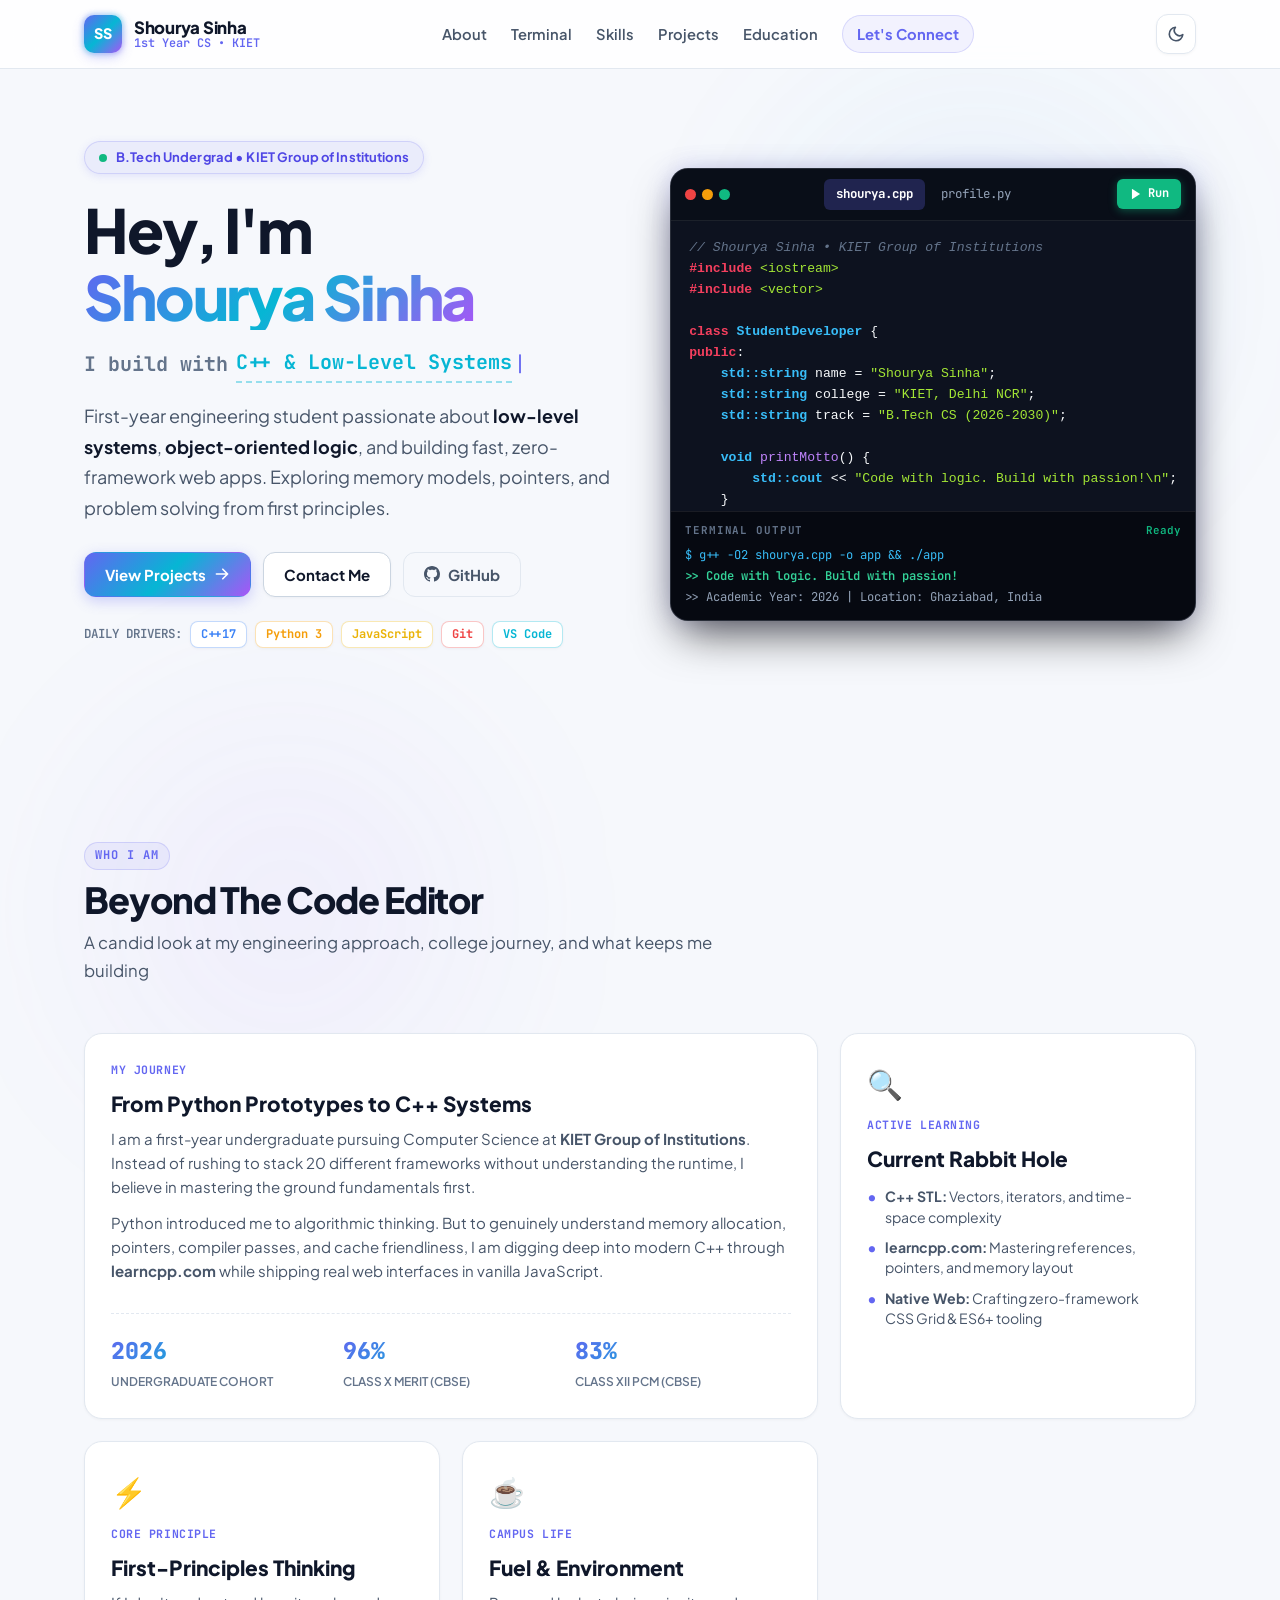
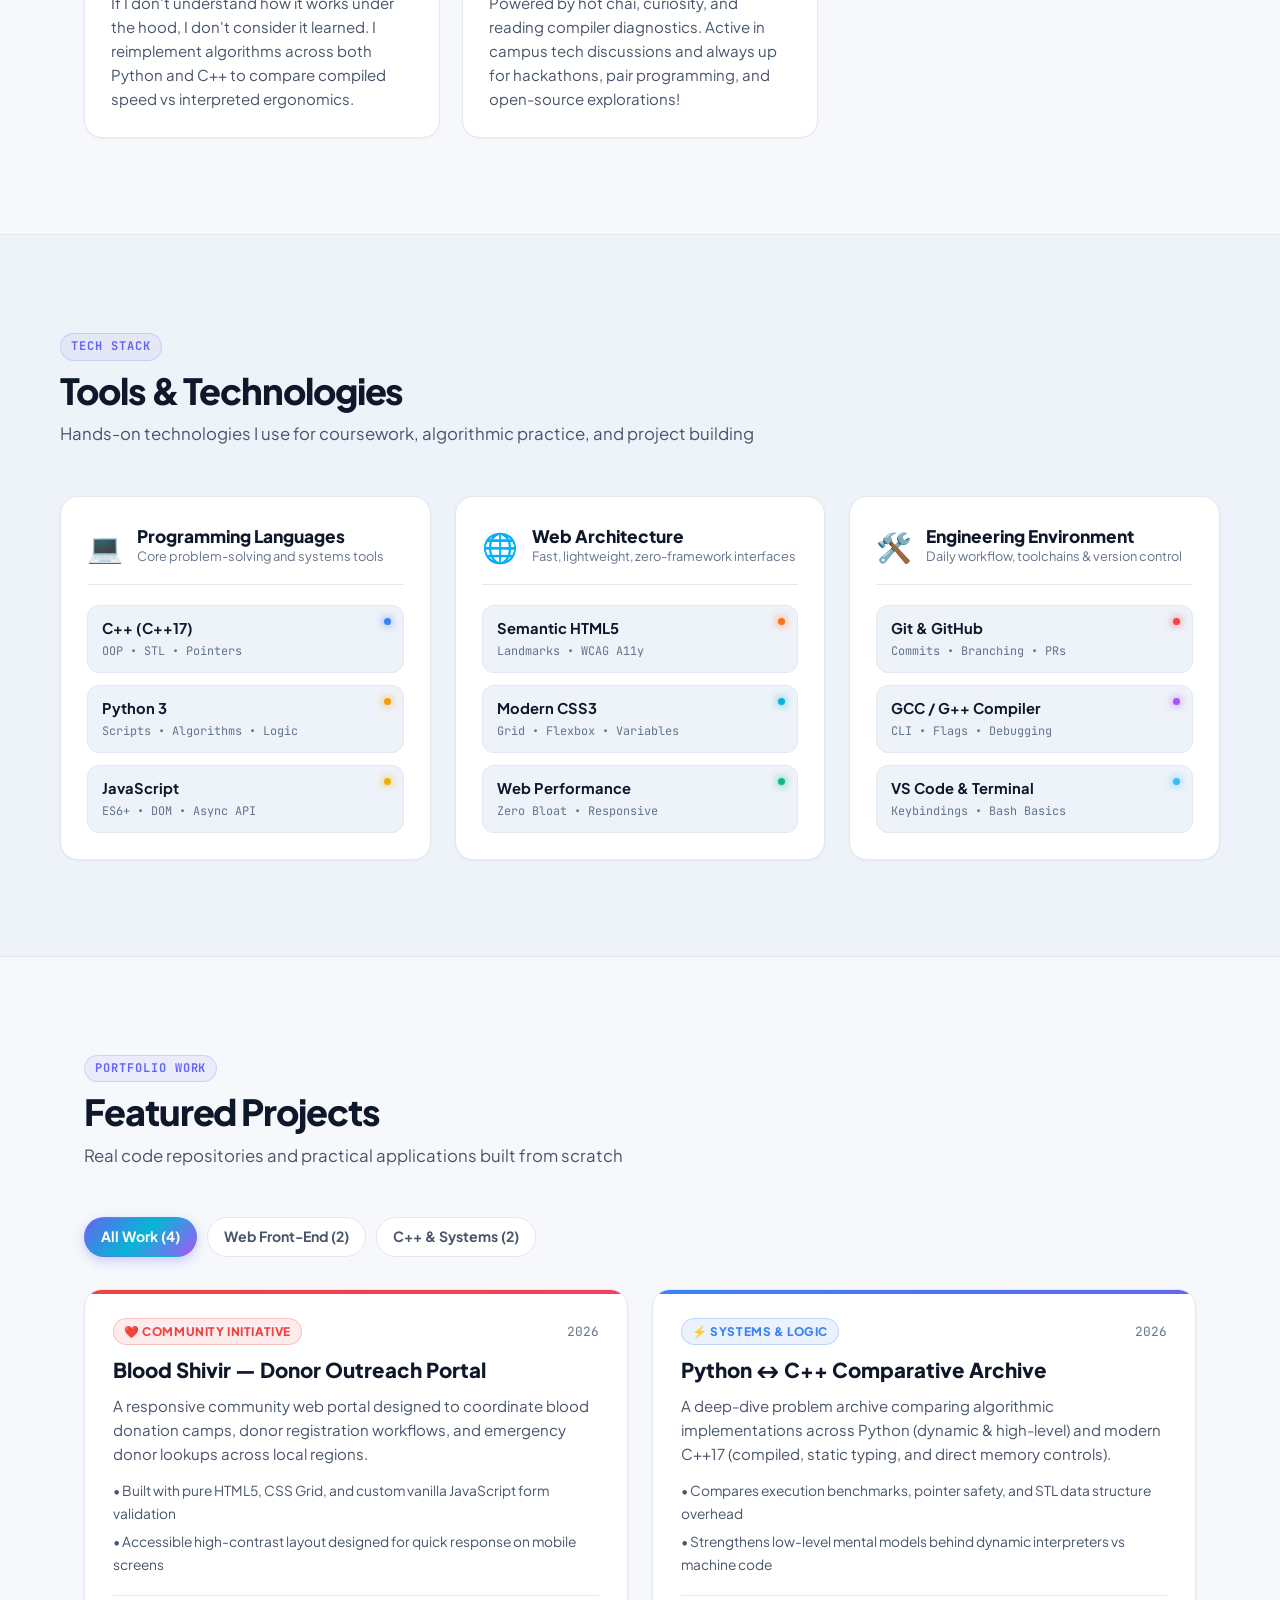
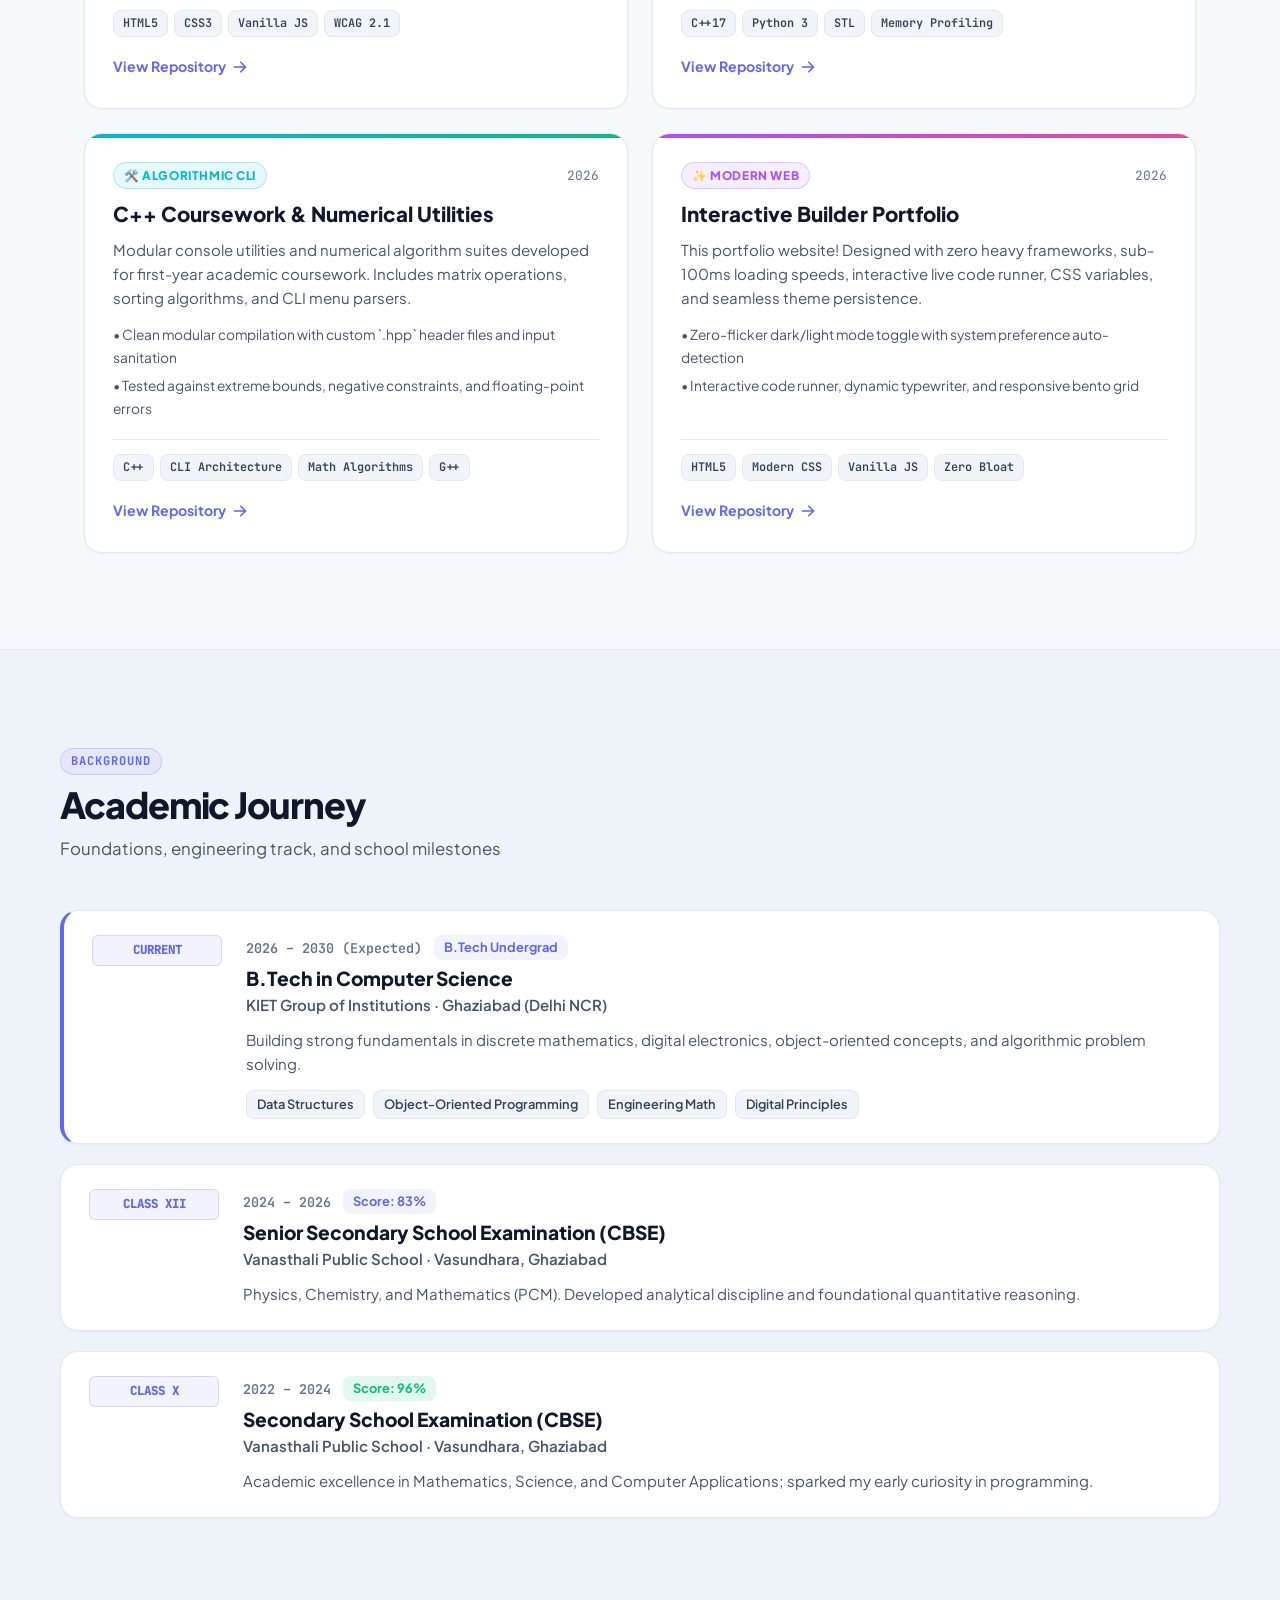
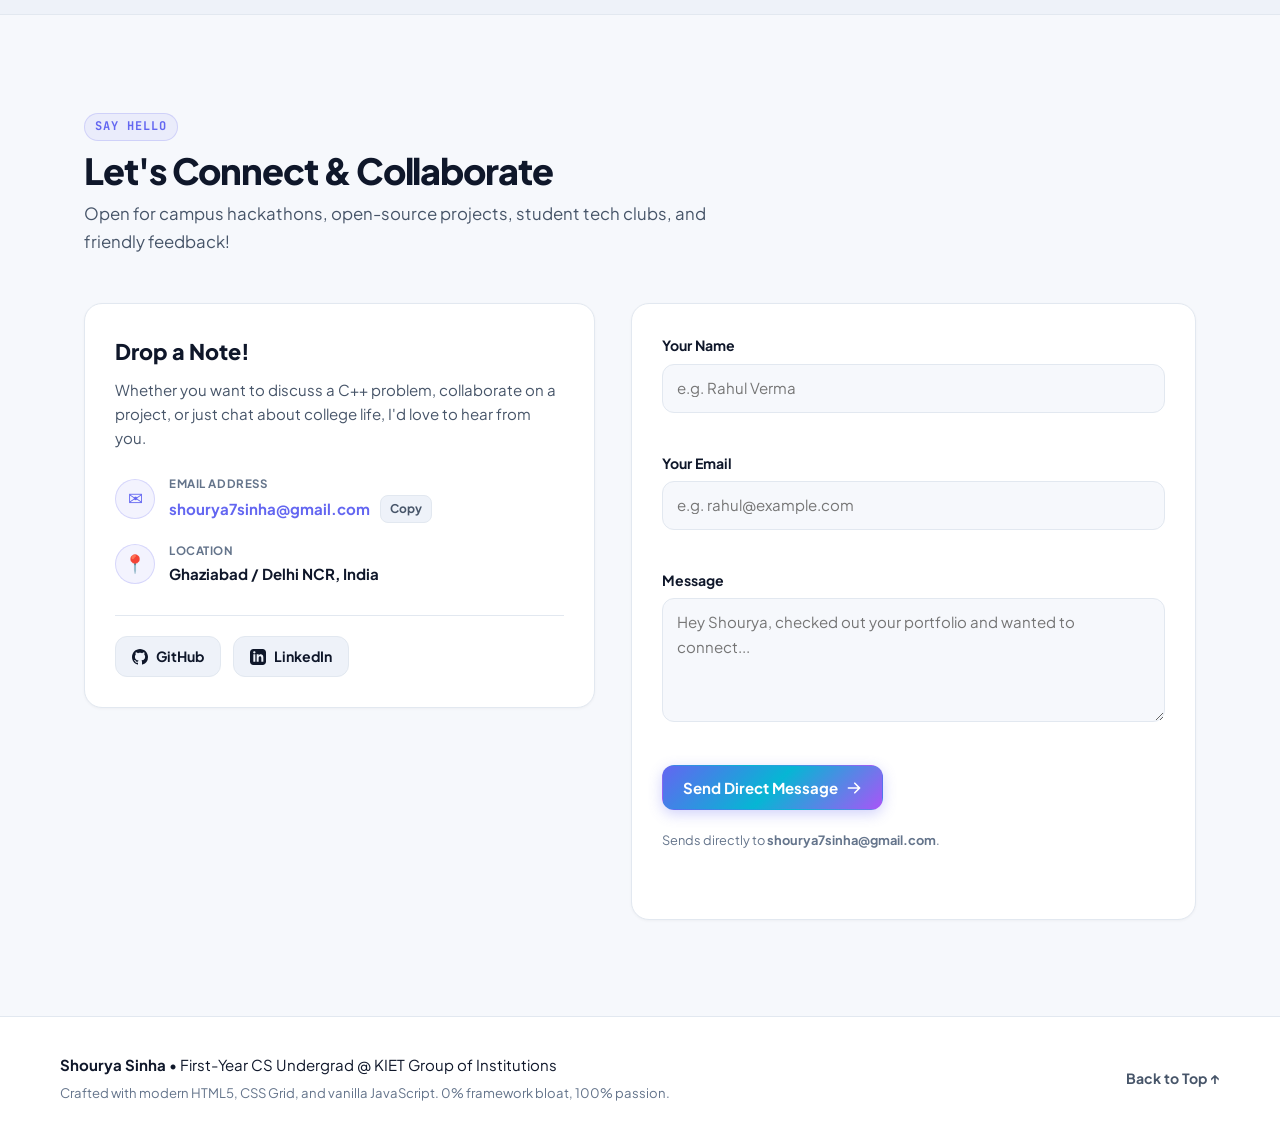
==== commit 2ffefc1b: "Add files via upload A responsive personal portfolio showcasing my projects and skills in C++, Pytho" ====
--- a/index.html
+++ b/index.html
@@ -3,610 +3,674 @@
 <head>
   <meta charset="UTF-8">
   <meta name="viewport" content="width=device-width, initial-scale=1.0">
-  <title>Food Master India | McDonald's & Domino's Style Online Ordering</title>
-  <!-- Google Fonts: Plus Jakarta Sans for crisp modern typography -->
+  <title>Shourya Sinha | CS Student & Builder, KIET</title>
+  <meta name="description" content="Personal creative portfolio of Shourya Sinha, a 1st-year Computer Science student at KIET Group of Institutions. Building with C++, Python, and modern web development.">
+  
+  <!-- Modern Clean & Expressive Typography -->
   <link rel="preconnect" href="https://fonts.googleapis.com">
   <link rel="preconnect" href="https://fonts.gstatic.com" crossorigin>
-  <link href="https://fonts.googleapis.com/css2?family=Plus+Jakarta+Sans:wght@400;500;600;700;800;900&display=swap" rel="stylesheet">
+  <link href="https://fonts.googleapis.com/css2?family=Plus+Jakarta+Sans:wght@400;500;600;700;800;900&family=JetBrains+Mono:wght@400;500;600;700&display=swap" rel="stylesheet">
+  
   <link rel="stylesheet" href="style.css">
+  
+  <!-- Prevent theme flicker on page load -->
+  <script>
+    (function() {
+      const saved = localStorage.getItem('theme');
+      const prefersDark = window.matchMedia('(prefers-color-scheme: dark)').matches;
+      if (saved === 'dark' || (!saved && prefersDark)) {
+        document.documentElement.setAttribute('data-theme', 'dark');
+      }
+    })();
+  </script>
 </head>
 <body>
-
-  <!-- Top Announcement / Indian Festive Flash Deal Ticker -->
-  <aside class="announcement-bar">
-    <div class="announcement-content">
-      <span class="flash-badge">⚡ DHAMAKA OFFER</span>
-      <span class="announcement-text">Flat ₹150 OFF on orders above ₹599 with code <strong class="promo-pill-code" data-code="FESTIVE150">FESTIVE150</strong></span>
-      <div class="flash-timer">
-        <span>Deal ends in:</span>
-        <span id="countdown-timer" class="timer-digits">14:59</span>
-      </div>
-      <button class="quick-apply-top-btn" data-code="FESTIVE150">Apply Code</button>
-    </div>
-  </aside>
-
-  <!-- Main Application Wrapper -->
-  <div class="app-layout">
-    
-    <!-- Left & Central Main Shopping Section -->
-    <main class="main-content">
-      
-      <!-- Top Header Navigation -->
-      <header class="top-header">
-        <!-- Brand Logo -->
-        <div class="brand" id="brand-logo" title="Food Master India">
-          <div class="brand-icon">
-            <svg viewBox="0 0 24 24" width="24" height="24" stroke="currentColor" stroke-width="2.2" fill="none" stroke-linecap="round" stroke-linejoin="round">
-              <path d="M18 8h1a4 4 0 0 1 0 8h-1"></path>
-              <path d="M2 8h16v9a4 4 0 0 1-4 4H6a4 4 0 0 1-4-4V8z"></path>
-              <line x1="6" y1="1" x2="6" y2="4"></line>
-              <line x1="10" y1="1" x2="10" y2="4"></line>
-              <line x1="14" y1="1" x2="14" y2="4"></line>
-            </svg>
-          </div>
-          <div class="brand-text">
-            <span class="brand-title">FOOD MASTER</span>
-            <span class="brand-sub">INDIA 🇮🇳</span>
-          </div>
-        </div>
-
-        <!-- Search Bar with Embedded Filter -->
-        <div class="search-container">
-          <div class="search-box">
-            <svg class="search-icon" viewBox="0 0 24 24" width="18" height="18" stroke="currentColor" stroke-width="2.2" fill="none" stroke-linecap="round" stroke-linejoin="round">
-              <circle cx="11" cy="11" r="8"></circle>
-              <line x1="21" y1="21" x2="16.65" y2="16.65"></line>
-            </svg>
-            <input 
-              type="text" 
-              id="search-input" 
-              placeholder="Search McAloo Tikki, McSpicy Paneer, Peri Peri Fries, Peppy Paneer, Garlic Bread..." 
-              autocomplete="off"
-            >
-            <button id="clear-search-btn" class="clear-btn" title="Clear search" aria-label="Clear search">
-              &times;
-            </button>
-            <button id="filter-toggle-btn" class="filter-btn" title="Sort & Filter" aria-label="Sort and Filter">
-              <svg viewBox="0 0 24 24" width="18" height="18" stroke="currentColor" stroke-width="2" fill="none" stroke-linecap="round" stroke-linejoin="round">
-                <line x1="4" y1="21" x2="4" y2="14"></line>
-                <line x1="4" y1="10" x2="4" y2="3"></line>
-                <line x1="12" y1="21" x2="12" y2="12"></line>
-                <line x1="12" y1="8" x2="12" y2="3"></line>
-                <line x1="20" y1="21" x2="20" y2="16"></line>
-                <line x1="20" y1="16" x2="20" y2="3"></line>
-                <line x1="1" y1="14" x2="7" y2="14"></line>
-                <line x1="9" y1="8" x2="15" y2="8"></line>
-                <line x1="17" y1="16" x2="23" y2="16"></line>
-              </svg>
-            </button>
-          </div>
-
-          <!-- Quick Sort & Filter Dropdown Menu -->
-          <div id="filter-dropdown" class="filter-dropdown">
-            <div class="filter-group">
-              <label>Sort By</label>
-              <select id="sort-select">
-                <option value="default">Most Popular</option>
-                <option value="price-asc">Price: Low to High (₹)</option>
-                <option value="price-desc">Price: High to Low (₹)</option>
-                <option value="cal-asc">Lowest Calories</option>
-                <option value="name-asc">Name: A to Z</option>
-              </select>
-            </div>
-            <div class="filter-group">
-              <label>Dietary & Type</label>
-              <div class="dietary-options">
-                <button type="button" class="dietary-chip active" data-diet="all">All Items</button>
-                <button type="button" class="dietary-chip" data-diet="veg">🟢 Pure Veg Only</button>
-                <button type="button" class="dietary-chip" data-diet="non-veg">🔴 Non-Veg Only</button>
-                <button type="button" class="dietary-chip" data-diet="spicy">🌶️ Desi Spicy</button>
-                <button type="button" class="dietary-chip" data-diet="deals">🏷️ Offers Only</button>
-              </div>
-            </div>
-          </div>
-        </div>
-
-        <!-- Header Actions: Veg toggle switch, Offers pill, Profile, Mobile Cart -->
-        <div class="header-actions">
-          
-          <!-- FSSAI Green Pure Veg Toggle Switch (Domino's / Swiggy / Zomato style) -->
-          <label class="pure-veg-switch" title="Toggle Pure Veg Only">
-            <input type="checkbox" id="pure-veg-toggle">
-            <span class="veg-switch-slider">
-              <span class="fssai-icon-mini veg-symbol"></span>
-              <span class="veg-switch-label">VEG ONLY</span>
-            </span>
-          </label>
-
-          <button id="view-deals-btn" class="offers-pill-btn" title="View Indian Festive Coupons">
-            <span class="gift-icon">🎁</span>
-            <span>Offers</span>
-            <span class="deals-dot"></span>
-          </button>
-          
-          <button class="icon-circle-btn profile-btn" title="Customer Profile" aria-label="Customer Profile">
-            <svg viewBox="0 0 24 24" width="20" height="20" stroke="currentColor" stroke-width="2" fill="none" stroke-linecap="round" stroke-linejoin="round">
-              <path d="M20 21v-2a4 4 0 0 0-4-4H8a4 4 0 0 0-4 4v2"></path>
-              <circle cx="12" cy="7" r="4"></circle>
-            </svg>
-          </button>
-
-          <!-- Mobile / Tablet Cart Trigger Button with badge -->
-          <button id="mobile-cart-btn" class="mobile-cart-toggle" aria-label="Toggle Shopping Cart">
-            <svg viewBox="0 0 24 24" width="20" height="20" stroke="currentColor" stroke-width="2" fill="none" stroke-linecap="round" stroke-linejoin="round">
-              <circle cx="9" cy="21" r="1"></circle>
-              <circle cx="20" cy="21" r="1"></circle>
-              <path d="M1 1h4l2.68 13.39a2 2 0 0 0 2 1.61h9.72a2 2 0 0 0 2-1.61L23 6H6"></path>
-            </svg>
-            <span id="mobile-cart-count" class="cart-badge-count">0</span>
-          </button>
-        </div>
-      </header>
-
-      <!-- Domino's & McDonald's India Festive Deals Carousel -->
-      <section class="promo-carousel-section">
-        <div class="promo-carousel-container" id="promo-carousel">
-          
-          <!-- Slide 1: FESTIVE150 -->
-          <div class="promo-card gradient-terracotta">
-            <div class="promo-card-left">
-              <span class="promo-tag">DESI DHAMAKA DEAL</span>
-              <h3 class="promo-heading">Flat ₹150 OFF on Orders Above ₹599</h3>
-              <p class="promo-sub">Treat your family! McAloo Tikki, McSpicy Paneer, Peppy Paneer & Pizza McPuffs.</p>
-              <div class="promo-action-row">
-                <span class="promo-coupon-code">CODE: <strong>FESTIVE150</strong></span>
-                <button class="promo-apply-btn" data-code="FESTIVE150">Apply Coupon</button>
-              </div>
-            </div>
-            <div class="promo-card-right">
-              <img src="https://images.unsplash.com/photo-1568901346375-23c9450c58cd?auto=format&fit=crop&w=400&q=80" alt="Indian Burger Feast" class="promo-hero-img">
-            </div>
-          </div>
-
-          <!-- Slide 2: SPICY50 -->
-          <div class="promo-card gradient-crimson">
-            <div class="promo-card-left">
-              <span class="promo-tag">MCSPICY MADNESS 🌶️</span>
-              <h3 class="promo-heading">Buy 1 McSpicy, Get 2nd at 50% OFF</h3>
-              <p class="promo-sub">Crispy Paneer or Chicken with hot habanero sauce & toasted sesame buns.</p>
-              <div class="promo-action-row">
-                <span class="promo-coupon-code">CODE: <strong>SPICY50</strong></span>
-                <button class="promo-apply-btn" data-code="SPICY50">Apply Coupon</button>
-              </div>
-            </div>
-            <div class="promo-card-right">
-              <img src="https://images.unsplash.com/photo-1626700051175-6818013e1d4f?auto=format&fit=crop&w=400&q=80" alt="McSpicy" class="promo-hero-img">
-            </div>
-          </div>
-
-          <!-- Slide 3: PERIPERI -->
-          <div class="promo-card gradient-golden">
-            <div class="promo-card-left">
-              <span class="promo-tag">FREE SHAKER FRIES</span>
-              <h3 class="promo-heading">Free Peri Peri Fries With Any 2 Meals</h3>
-              <p class="promo-sub">Shake it, mix it, love it! Hot masala seasoning on crisp golden fries.</p>
-              <div class="promo-action-row">
-                <span class="promo-coupon-code">CODE: <strong>PERIPERI</strong></span>
-                <button class="promo-apply-btn" data-code="PERIPERI">Apply Coupon</button>
-              </div>
-            </div>
-            <div class="promo-card-right">
-              <img src="https://images.unsplash.com/photo-1576107232684-1279f3908594?auto=format&fit=crop&w=400&q=80" alt="Peri Peri Fries" class="promo-hero-img">
-            </div>
-          </div>
-
-          <!-- Slide 4: CRUST399 -->
-          <div class="promo-card gradient-navy">
-            <div class="promo-card-left">
-              <span class="promo-tag">DOMINO'S CRUST COMBO</span>
-              <h3 class="promo-heading">Peppy Paneer Pizza + Stuffed Garlic Bread @ ₹399</h3>
-              <p class="promo-sub">Save ₹120 instantly on the ultimate movie night combo with creamy dip.</p>
-              <div class="promo-action-row">
-                <span class="promo-coupon-code">CODE: <strong>CRUST399</strong></span>
-                <button class="promo-apply-btn" data-code="CRUST399">Apply Coupon</button>
-              </div>
-            </div>
-            <div class="promo-card-right">
-              <img src="https://images.unsplash.com/photo-1513104890138-7c749659a591?auto=format&fit=crop&w=400&q=80" alt="Domino's Pizza Combo" class="promo-hero-img">
-            </div>
-          </div>
-
-        </div>
-        <!-- Carousel Dots -->
-        <div class="carousel-indicators" id="carousel-dots">
-          <span class="dot active" data-index="0"></span>
-          <span class="dot" data-index="1"></span>
-          <span class="dot" data-index="2"></span>
-          <span class="dot" data-index="3"></span>
-        </div>
-      </section>
-
-      <!-- Category Filter Pills Bar -->
-      <section class="category-section">
-        <div class="category-title-row">
-          <h2 class="section-title">McDonald's & Domino's India Menu</h2>
-          <span class="total-menu-counter" id="total-menu-counter">38 Desi Delights</span>
-        </div>
-        <div class="category-pills-wrapper">
-          <div class="category-pills" id="category-pills">
-            <!-- Dynamically populated via script.js -->
-          </div>
-        </div>
-      </section>
-
-      <!-- Products Grid Section -->
-      <section class="products-section">
-        <div class="section-header-row">
-          <div class="active-category-indicator">
-            <span id="active-category-name">Indian Burgers & Wraps</span>
-            <span id="product-count-badge" class="count-tag">0 items</span>
-          </div>
-          <div class="menu-view-toggles">
-            <span class="hint-text">💡 Tap card to customize meal with Peri Peri mix & Thums Up, or "+" to quick add</span>
-          </div>
-        </div>
-        
-        <!-- Grid where product cards are rendered -->
-        <div class="products-grid" id="products-grid">
-          <!-- Injected via script.js -->
-        </div>
-
-        <!-- Empty state when no products match -->
-        <div id="no-results" class="no-results-state hidden">
-          <svg viewBox="0 0 24 24" width="48" height="48" stroke="currentColor" stroke-width="1.5" fill="none" stroke-linecap="round" stroke-linejoin="round">
-            <circle cx="11" cy="11" r="8"></circle>
-            <line x1="21" y1="21" x2="16.65" y2="16.65"></line>
-            <line x1="8" y1="11" x2="14" y2="11"></line>
+  <a class="skip-link" href="#main">Skip to main content</a>
+
+  <!-- Ambient Glowing Background Blobs -->
+  <div class="glow-orb orb-1" aria-hidden="true"></div>
+  <div class="glow-orb orb-2" aria-hidden="true"></div>
+
+  <!-- Top Sticky Navigation Bar -->
+  <header class="header">
+    <div class="nav-container">
+      <a class="nav-brand" href="#home" aria-label="Shourya Sinha Home">
+        <span class="brand-avatar">
+          <span class="avatar-text">SS</span>
+          <span class="avatar-ring"></span>
+        </span>
+        <div class="brand-info">
+          <span class="brand-name">Shourya Sinha</span>
+          <span class="brand-status">1st Year CS &bull; KIET</span>
+        </div>
+      </a>
+
+      <button class="nav-toggle" id="menuBtn" aria-expanded="false" aria-controls="mainNav" aria-label="Toggle navigation menu">
+        <span class="hamburger"></span>
+      </button>
+
+      <nav class="nav-links" id="mainNav" aria-label="Primary navigation">
+        <a href="#about" class="nav-link">About</a>
+        <a href="#playground" class="nav-link">Terminal</a>
+        <a href="#skills" class="nav-link">Skills</a>
+        <a href="#projects" class="nav-link">Projects</a>
+        <a href="#education" class="nav-link">Education</a>
+        <a href="#contact" class="nav-link nav-cta">Let's Connect</a>
+      </nav>
+
+      <div class="nav-actions">
+        <button class="theme-toggle" id="themeBtn" type="button" aria-label="Toggle color theme" title="Toggle Dark/Light Mode">
+          <svg class="icon sun-icon" viewBox="0 0 24 24" fill="none" stroke="currentColor" stroke-width="2.2" stroke-linecap="round" stroke-linejoin="round" aria-hidden="true">
+            <circle cx="12" cy="12" r="5"></circle>
+            <line x1="12" y1="1" x2="12" y2="3"></line>
+            <line x1="12" y1="21" x2="12" y2="23"></line>
+            <line x1="4.22" y1="4.22" x2="5.64" y2="5.64"></line>
+            <line x1="18.36" y1="18.36" x2="19.78" y2="19.78"></line>
+            <line x1="1" y1="12" x2="3" y2="12"></line>
+            <line x1="21" y1="12" x2="23" y2="12"></line>
+            <line x1="4.22" y1="19.78" x2="5.64" y2="18.36"></line>
+            <line x1="18.36" y1="5.64" x2="19.78" y2="4.22"></line>
           </svg>
-          <h3>Koi item nahi mila (No items found)</h3>
-          <p>We couldn't find matching food items. Check spelling or reset the Pure Veg filter.</p>
-          <button id="reset-filters-btn" class="secondary-btn">Reset All Filters</button>
-        </div>
-      </section>
-
-    </main>
-
-    <!-- Right Sidebar: Interactive Shopping Cart with INR Billing -->
-    <aside class="cart-sidebar" id="cart-sidebar">
-      
-      <!-- Cart Header -->
-      <div class="cart-header">
-        <div class="cart-title-wrapper">
-          <h2 class="cart-title">My Order Cart</h2>
-          <span id="cart-item-counter" class="cart-counter-pill">0</span>
-        </div>
-        <!-- Close button for responsive / slide-over view -->
-        <button id="close-cart-btn" class="close-cart-btn" aria-label="Close Cart">
-          <svg viewBox="0 0 24 24" width="20" height="20" stroke="currentColor" stroke-width="2.2" fill="none" stroke-linecap="round" stroke-linejoin="round">
-            <line x1="18" y1="6" x2="6" y2="18"></line>
-            <line x1="6" y1="6" x2="18" y2="18"></line>
+          <svg class="icon moon-icon" viewBox="0 0 24 24" fill="none" stroke="currentColor" stroke-width="2.2" stroke-linecap="round" stroke-linejoin="round" aria-hidden="true">
+            <path d="M21 12.79A9 9 0 1 1 11.21 3 7 7 0 0 0 21 12.79z"></path>
           </svg>
         </button>
       </div>
-
-      <!-- Domino's Style Promo Coupon Apply Box -->
-      <div class="cart-promo-section">
-        <div class="cart-promo-box">
-          <svg viewBox="0 0 24 24" width="18" height="18" stroke="currentColor" stroke-width="2" fill="none">
-            <rect x="3" y="4" width="18" height="16" rx="2"></rect>
-            <path d="M7 8h10"></path>
-            <path d="M7 12h10"></path>
-            <path d="M7 16h10"></path>
-          </svg>
-          <input type="text" id="coupon-input" placeholder="Enter coupon code (e.g. FESTIVE150)">
-          <button id="apply-coupon-btn" class="coupon-btn">Apply</button>
-        </div>
-        
-        <!-- Active applied coupon pill -->
-        <div id="applied-coupon-row" class="applied-coupon-tag hidden">
-          <span class="applied-badge-text">
-            <span>🎉 Coupon <strong id="applied-coupon-code">FESTIVE150</strong> applied!</span>
-            <small id="applied-discount-desc">₹150 discount activated</small>
-          </span>
-          <button id="remove-coupon-btn" class="remove-coupon-btn" title="Remove coupon">&times;</button>
-        </div>
-
-        <!-- Quick Coupon Shortcuts Drawer Toggle -->
-        <button id="toggle-available-offers-btn" class="view-available-coupons-btn">
-          <span>🏷️ View Available Indian Deals & Coupons (5)</span>
-          <svg viewBox="0 0 24 24" width="14" height="14" stroke="currentColor" stroke-width="2" fill="none">
-            <polyline points="6 9 12 15 18 9"></polyline>
-          </svg>
-        </button>
-
-        <!-- Dropdown / Drawer list of Indian coupons -->
-        <div id="available-coupons-list" class="available-coupons-drawer hidden">
-          <div class="coupon-item-mini" data-code="FESTIVE150">
-            <div class="coupon-info">
-              <strong>FESTIVE150</strong>
-              <p>Flat ₹150 OFF on orders above ₹599</p>
-            </div>
-            <button class="mini-apply-btn" data-code="FESTIVE150">Apply</button>
-          </div>
-          <div class="coupon-item-mini" data-code="SPICY50">
-            <div class="coupon-info">
-              <strong>SPICY50</strong>
-              <p>Buy 1 McSpicy, Get 2nd at 50% OFF</p>
-            </div>
-            <button class="mini-apply-btn" data-code="SPICY50">Apply</button>
-          </div>
-          <div class="coupon-item-mini" data-code="PERIPERI">
-            <div class="coupon-info">
-              <strong>PERIPERI</strong>
-              <p>Free Peri Peri Fries (₹129 value) on ₹399+</p>
-            </div>
-            <button class="mini-apply-btn" data-code="PERIPERI">Apply</button>
-          </div>
-          <div class="coupon-item-mini" data-code="CRUST399">
-            <div class="coupon-info">
-              <strong>CRUST399</strong>
-              <p>Flat ₹80 OFF on Pizza + Garlic Bread</p>
-            </div>
-            <button class="mini-apply-btn" data-code="CRUST399">Apply</button>
-          </div>
-          <div class="coupon-item-mini" data-code="DESI20">
-            <div class="coupon-info">
-              <strong>DESI20</strong>
-              <p>20% OFF up to ₹100 on orders above ₹299</p>
-            </div>
-            <button class="mini-apply-btn" data-code="DESI20">Apply</button>
-          </div>
-        </div>
-      </div>
-
-      <!-- Free Delivery Progress Bar (₹499 Free Delivery threshold standard in India) -->
-      <div class="delivery-threshold-bar" id="delivery-threshold-box">
-        <div class="threshold-label-row">
-          <span id="threshold-status-text">Add ₹150 more for <strong>FREE Delivery</strong></span>
-          <span class="threshold-icon">🛵</span>
-        </div>
-        <div class="threshold-track">
-          <div class="threshold-fill" id="threshold-progress-fill" style="width: 70%;"></div>
-        </div>
-      </div>
-
-      <!-- Scrollable Cart Item List -->
-      <div class="cart-items-container" id="cart-items-container">
-        <!-- Injected via script.js -->
-      </div>
-
-      <!-- Empty Cart Message Placeholder -->
-      <div id="cart-empty-state" class="cart-empty-state">
-        <div class="empty-icon-wrap">
-          <svg viewBox="0 0 24 24" width="42" height="42" stroke="currentColor" stroke-width="1.5" fill="none" stroke-linecap="round" stroke-linejoin="round">
-            <path d="M6 2L3 6v14a2 2 0 0 0 2 2h14a2 2 0 0 0 2-2V6l-3-4z"></path>
-            <line x1="3" y1="6" x2="21" y2="6"></line>
-            <path d="M16 10a4 4 0 0 1-8 0"></path>
-          </svg>
-        </div>
-        <p class="empty-heading">Aapka Cart Khali Hai (Cart is Empty)</p>
-        <p class="empty-subtext">Add McAloo Tikki, McSpicy Paneer, Pizza McPuff or Peppy Paneer to start!</p>
-      </div>
-
-      <!-- Cart Bill Breakdown & Checkout Footer in INR -->
-      <div class="cart-footer" id="cart-footer">
-        <div class="bill-row">
-          <span class="bill-label">Item Total</span>
-          <span class="bill-value" id="cart-subtotal">₹0</span>
-        </div>
-        <div class="bill-row discount-row hidden" id="cart-discount-row">
-          <span class="bill-label" style="color: #16a34a; font-weight: 700;">Coupon Savings</span>
-          <span class="bill-value" id="cart-discount-value" style="color: #16a34a; font-weight: 800;">-₹0</span>
-        </div>
-        <div class="bill-row">
-          <span class="bill-label">Delivery & Packaging Fee</span>
-          <span class="bill-value" id="cart-delivery-fee">₹35</span>
-        </div>
-        <div class="bill-row dotted-divider">
-          <span class="bill-label">GST <small>(CGST 2.5% + SGST 2.5%)</small></span>
-          <span class="bill-value" id="cart-service-charge">₹0</span>
-        </div>
-        <div class="bill-row total-row">
-          <div class="total-label-wrap">
-            <span class="bill-total-label">Grand Total</span>
-            <span class="total-items-tag" id="cart-total-badge">0 items</span>
-          </div>
-          <span class="bill-total-value" id="cart-grand-total">₹0</span>
-        </div>
-
-        <button id="checkout-btn" class="checkout-btn">
-          Proceed to Order
-        </button>
-      </div>
-    </aside>
-
-  </div>
-
-  <!-- Cart Backdrop Overlay for Mobile Drawer Mode -->
-  <div id="cart-backdrop" class="cart-backdrop"></div>
-
-  <!-- Customization Modal (McDonald's & Domino's India Style) -->
-  <div id="customize-modal" class="modal-overlay hidden">
-    <div class="modal-card customize-modal-card">
-      <div class="modal-header">
-        <div class="customize-header-title">
-          <div class="custom-fssai-indicator">
-            <span id="custom-fssai-symbol" class="fssai-icon-mini"></span>
-            <span class="modal-category-tag" id="custom-item-category">Burger</span>
-          </div>
-          <h3 id="custom-item-name">McSpicy Paneer Burger®</h3>
-        </div>
-        <button id="customize-close-btn" class="modal-close-btn">&times;</button>
-      </div>
-
-      <div class="modal-body customizer-body">
-        <div class="customizer-hero">
-          <img id="custom-item-img" src="" alt="Custom Item" class="customizer-img">
-          <div class="customizer-hero-info">
-            <p id="custom-item-desc" class="customizer-desc"></p>
-            <span id="custom-item-cals" class="custom-cals-badge"></span>
-          </div>
-        </div>
-
-        <!-- Meal Size Selection (McDonald's India Meal Customizer) -->
-        <div class="customize-section">
-          <h4>1. Make It A Meal</h4>
-          <div class="meal-size-options" id="meal-size-options">
-            <label class="meal-radio-option">
-              <input type="radio" name="meal_option" value="regular" data-price="0" checked>
-              <div class="meal-card-content">
-                <strong>A La Carte</strong>
-                <span>Single Item</span>
-                <span class="meal-extra-price">+₹0</span>
+    </div>
+  </header>
+
+  <main id="main">
+    <!-- Hero Section -->
+    <section id="home" class="hero-section">
+      <div class="hero-grid">
+        <div class="hero-content">
+          <div class="status-badge">
+            <span class="status-dot-pulse" aria-hidden="true"></span>
+            <span>B.Tech Undergrad &bull; KIET Group of Institutions</span>
+          </div>
+          
+          <h1 class="hero-title">
+            Hey, I'm <span class="gradient-text">Shourya Sinha</span>
+          </h1>
+          
+          <div class="typewriter-container">
+            <span class="typewriter-prefix">I build with </span>
+            <span class="typewriter-text" id="typewriterText">C++ & Algorithms</span>
+            <span class="typewriter-cursor">|</span>
+          </div>
+
+          <p class="hero-lead">
+            First-year engineering student passionate about <strong>low-level systems</strong>, <strong>object-oriented logic</strong>, and building fast, zero-framework web apps. Exploring memory models, pointers, and problem solving from first principles.
+          </p>
+
+          <div class="hero-cta-group">
+            <a class="btn btn-primary glow-btn" href="#projects">
+              <span>View Projects</span>
+              <svg class="btn-icon" viewBox="0 0 20 20" fill="currentColor" aria-hidden="true"><path fill-rule="evenodd" d="M10.293 3.293a1 1 0 011.414 0l6 6a1 1 0 010 1.414l-6 6a1 1 0 01-1.414-1.414L14.586 11H3a1 1 0 110-2h11.586l-4.293-4.293a1 1 0 010-1.414z" clip-rule="evenodd"/></svg>
+            </a>
+            <a class="btn btn-secondary" href="#contact">Contact Me</a>
+            <a class="btn btn-ghost" href="https://github.com/ShouryaS-dev" target="_blank" rel="noopener noreferrer">
+              <svg class="btn-icon" viewBox="0 0 24 24" fill="currentColor" aria-hidden="true"><path d="M12 0C5.37 0 0 5.37 0 12c0 5.31 3.435 9.795 8.205 11.385.6.105.825-.255.825-.57 0-.285-.015-1.23-.015-2.235-3.015.555-3.795-.735-4.035-1.41-.135-.345-.72-1.41-1.23-1.695-.42-.225-1.02-.78-.015-.795.945-.015 1.62.87 1.845 1.23 1.08 1.815 2.805 1.305 3.495.99.105-.78.42-1.305.765-1.605-2.67-.3-5.46-1.335-5.46-5.925 0-1.305.465-2.385 1.23-3.225-.12-.3-.54-1.53.12-3.18 0 0 1.005-.315 3.3 1.23.96-.27 1.98-.405 3-.405s2.04.135 3 .405c2.295-1.56 3.3-1.23 3.3-1.23.66 1.65.24 2.88.12 3.18.765.84 1.23 1.905 1.23 3.225 0 4.605-2.805 5.625-5.475 5.925.435.375.81 1.095.81 2.22 0 1.605-.015 2.895-.015 3.3 0 .315.225.69.825.57A12.02 12.02 0 0024 12c0-6.63-5.37-12-12-12z"/></svg>
+              <span>GitHub</span>
+            </a>
+          </div>
+
+          <div class="hero-tech-pills">
+            <span class="pill-label">Daily Drivers:</span>
+            <span class="mini-pill cpp">C++17</span>
+            <span class="mini-pill python">Python 3</span>
+            <span class="mini-pill js">JavaScript</span>
+            <span class="mini-pill git">Git</span>
+            <span class="mini-pill vscode">VS Code</span>
+          </div>
+        </div>
+
+        <!-- Interactive Interactive IDE / Code Runner Widget -->
+        <div class="hero-interactive" id="playground">
+          <div class="code-window">
+            <div class="window-header">
+              <div class="window-dots">
+                <span class="dot red"></span>
+                <span class="dot yellow"></span>
+                <span class="dot green"></span>
               </div>
-            </label>
-            <label class="meal-radio-option">
-              <input type="radio" name="meal_option" value="medium" data-price="119">
-              <div class="meal-card-content">
-                <strong>Medium Meal</strong>
-                <span>+ Med Fries & Coke</span>
-                <span class="meal-extra-price">+₹119</span>
+              <div class="window-tabs">
+                <button class="tab-btn active" data-tab="cpp">shourya.cpp</button>
+                <button class="tab-btn" data-tab="python">profile.py</button>
               </div>
-            </label>
-            <label class="meal-radio-option">
-              <input type="radio" name="meal_option" value="large" data-price="159">
-              <div class="meal-card-content">
-                <strong>Large Meal</strong>
-                <span>+ Lrg Fries & Thums Up</span>
-                <span class="meal-extra-price">+₹159</span>
+              <button class="run-code-btn" id="runCodeBtn" title="Compile and Execute Code">
+                <svg viewBox="0 0 24 24" width="14" height="14" fill="currentColor">
+                  <polygon points="5 3 19 12 5 21 5 3"></polygon>
+                </svg>
+                <span>Run</span>
+              </button>
+            </div>
+
+            <!-- Tab Content: C++ -->
+            <div class="code-body active" id="tab-cpp">
+              <pre><code><span class="token-comment">// Shourya Sinha &bull; KIET Group of Institutions</span>
+<span class="token-keyword">#include</span> <span class="token-string">&lt;iostream&gt;</span>
+<span class="token-keyword">#include</span> <span class="token-string">&lt;vector&gt;</span>
+
+<span class="token-keyword">class</span> <span class="token-type">StudentDeveloper</span> {
+<span class="token-keyword">public</span>:
+    <span class="token-type">std::string</span> name = <span class="token-string">"Shourya Sinha"</span>;
+    <span class="token-type">std::string</span> college = <span class="token-string">"KIET, Delhi NCR"</span>;
+    <span class="token-type">std::string</span> track = <span class="token-string">"B.Tech CS (2026-2030)"</span>;
+    
+    <span class="token-type">void</span> <span class="token-function">printMotto</span>() {
+        <span class="token-type">std::cout</span> &lt;&lt; <span class="token-string">"Code with logic. Build with passion!\n"</span>;
+    }
+};
+
+<span class="token-type">int</span> <span class="token-function">main</span>() {
+    <span class="token-type">StudentDeveloper</span> shourya;
+    shourya.<span class="token-function">printMotto</span>();
+    <span class="token-keyword">return</span> <span class="token-number">0</span>;
+}</code></pre>
+            </div>
+
+            <!-- Tab Content: Python -->
+            <div class="code-body" id="tab-python">
+              <pre><code><span class="token-comment"># profile.py &bull; Quick snapshot</span>
+<span class="token-keyword">class</span> <span class="token-type">Developer</span>:
+    <span class="token-keyword">def</span> <span class="token-function">__init__</span>(<span class="token-variable">self</span>):
+        <span class="token-variable">self</span>.name = <span class="token-string">"Shourya Sinha"</span>
+        <span class="token-variable">self</span>.core = [<span class="token-string">"C++"</span>, <span class="token-string">"Python"</span>, <span class="token-string">"JS"</span>]
+        <span class="token-variable">self</span>.current_focus = <span class="token-string">"learncpp.com & STL"</span>
+        <span class="token-variable">self</span>.passion = <span class="token-string">"Clean code &amp; low-level speed"</span>
+
+shourya = <span class="token-function">Developer</span>()
+<span class="token-function">print</span>(f<span class="token-string">"{shourya.name} is online and building!"</span>)</code></pre>
+            </div>
+
+            <!-- Terminal Output Drawer -->
+            <div class="terminal-drawer" id="terminalDrawer">
+              <div class="terminal-bar">
+                <span class="terminal-title">TERMINAL OUTPUT</span>
+                <span class="terminal-status" id="terminalStatus">Ready</span>
               </div>
-            </label>
-          </div>
-        </div>
-
-        <!-- Add-on Extras (Indian Desi Add-ons) -->
-        <div class="customize-section">
-          <h4>2. Desi Add-ons, Shakers & Dips</h4>
-          <div class="addons-grid">
-            <label class="addon-checkbox">
-              <input type="checkbox" name="custom_addon" value="Peri Peri Shaker Mix" data-price="29">
-              <span>Peri Peri Shaker Mix (+ ₹29)</span>
-            </label>
-            <label class="addon-checkbox">
-              <input type="checkbox" name="custom_addon" value="Extra Melted Cheese Slice" data-price="39">
-              <span>Extra Cheese Slice (+ ₹39)</span>
-            </label>
-            <label class="addon-checkbox">
-              <input type="checkbox" name="custom_addon" value="Cheesy Garlic Dip" data-price="35">
-              <span>Cheesy Garlic Dip (+ ₹35)</span>
-            </label>
-            <label class="addon-checkbox">
-              <input type="checkbox" name="custom_addon" value="Spicy Tandoori Mayo" data-price="35">
-              <span>Tandoori Mayo (+ ₹35)</span>
-            </label>
-          </div>
-        </div>
-
-        <!-- Special Instructions / Kitchen Note -->
-        <div class="customize-section">
-          <h4>3. Cooking Instructions</h4>
-          <input type="text" id="custom-item-instructions" placeholder="e.g. Jain preparation, extra spicy, no onion..." class="modal-input">
-        </div>
-
-        <!-- Bottom bar of customizer -->
-        <div class="customizer-footer">
-          <div class="customizer-price-wrap">
-            <span class="customizer-price-label">Customized Price</span>
-            <strong id="customizer-final-price">₹0</strong>
-          </div>
-          <button id="add-customized-to-cart-btn" class="confirm-order-btn">
-            Add to My Order
+              <div class="terminal-logs" id="terminalLogs">
+                <span class="term-line prompt">$ g++ -O2 shourya.cpp -o app &amp;&amp; ./app</span>
+                <span class="term-line success">&gt;&gt; Code with logic. Build with passion!</span>
+                <span class="term-line info">&gt;&gt; Academic Year: 2026 | Location: Ghaziabad, India</span>
+              </div>
+            </div>
+          </div>
+        </div>
+      </div>
+    </section>
+
+    <!-- Bento Grid Section: About & Behind The Code -->
+    <section id="about" class="section">
+      <div class="section-header">
+        <span class="section-tag">WHO I AM</span>
+        <h2 class="section-title">Beyond The Code Editor</h2>
+        <p class="section-subtitle">A candid look at my engineering approach, college journey, and what keeps me building</p>
+      </div>
+
+      <div class="bento-grid">
+        <!-- Bento Card 1: Main Story -->
+        <div class="bento-card bento-span-2 story-card">
+          <div class="bento-badge">My Journey</div>
+          <h3>From Python Prototypes to C++ Systems</h3>
+          <p>
+            I am a first-year undergraduate pursuing Computer Science at <strong>KIET Group of Institutions</strong>. Instead of rushing to stack 20 different frameworks without understanding the runtime, I believe in mastering the ground fundamentals first.
+          </p>
+          <p>
+            Python introduced me to algorithmic thinking. But to genuinely understand memory allocation, pointers, compiler passes, and cache friendliness, I am digging deep into modern C++ through <strong>learncpp.com</strong> while shipping real web interfaces in vanilla JavaScript.
+          </p>
+          <div class="story-stats">
+            <div class="stat-box">
+              <span class="stat-number">2026</span>
+              <span class="stat-text">Undergraduate Cohort</span>
+            </div>
+            <div class="stat-box">
+              <span class="stat-number">96%</span>
+              <span class="stat-text">Class X Merit (CBSE)</span>
+            </div>
+            <div class="stat-box">
+              <span class="stat-number">83%</span>
+              <span class="stat-text">Class XII PCM (CBSE)</span>
+            </div>
+          </div>
+        </div>
+
+        <!-- Bento Card 2: Current Focus / Rabbit Hole -->
+        <div class="bento-card focus-card">
+          <div class="bento-icon">🔍</div>
+          <div class="bento-badge">Active Learning</div>
+          <h3>Current Rabbit Hole</h3>
+          <ul class="rabbit-hole-list">
+            <li>
+              <span class="bullet">&bull;</span>
+              <span><strong>C++ STL:</strong> Vectors, iterators, and time-space complexity</span>
+            </li>
+            <li>
+              <span class="bullet">&bull;</span>
+              <span><strong>learncpp.com:</strong> Mastering references, pointers, and memory layout</span>
+            </li>
+            <li>
+              <span class="bullet">&bull;</span>
+              <span><strong>Native Web:</strong> Crafting zero-framework CSS Grid &amp; ES6+ tooling</span>
+            </li>
+          </ul>
+        </div>
+
+        <!-- Bento Card 3: Philosophy -->
+        <div class="bento-card philosophy-card">
+          <div class="bento-icon">⚡</div>
+          <div class="bento-badge">Core Principle</div>
+          <h3>First-Principles Thinking</h3>
+          <p>
+            If I don't understand how it works under the hood, I don't consider it learned. I reimplement algorithms across both Python and C++ to compare compiled speed vs interpreted ergonomics.
+          </p>
+        </div>
+
+        <!-- Bento Card 4: Fun Fact / College Life -->
+        <div class="bento-card college-life-card">
+          <div class="bento-icon">☕</div>
+          <div class="bento-badge">Campus Life</div>
+          <h3>Fuel &amp; Environment</h3>
+          <p>
+            Powered by hot chai, curiosity, and reading compiler diagnostics. Active in campus tech discussions and always up for hackathons, pair programming, and open-source explorations!
+          </p>
+        </div>
+      </div>
+    </section>
+
+    <!-- Skills Section with Vibrant Categorized Badges -->
+    <section id="skills" class="section section-alt">
+      <div class="section-header">
+        <span class="section-tag">TECH STACK</span>
+        <h2 class="section-title">Tools &amp; Technologies</h2>
+        <p class="section-subtitle">Hands-on technologies I use for coursework, algorithmic practice, and project building</p>
+      </div>
+
+      <div class="skills-showcase">
+        <!-- Category 1 -->
+        <div class="skill-group-card">
+          <div class="group-header">
+            <span class="group-icon">💻</span>
+            <div>
+              <h3>Programming Languages</h3>
+              <p>Core problem-solving and systems tools</p>
+            </div>
+          </div>
+          <div class="badge-cloud">
+            <div class="skill-badge badge-cpp">
+              <span class="badge-dot"></span>
+              <strong>C++ (C++17)</strong>
+              <span class="badge-sub">OOP &bull; STL &bull; Pointers</span>
+            </div>
+            <div class="skill-badge badge-py">
+              <span class="badge-dot"></span>
+              <strong>Python 3</strong>
+              <span class="badge-sub">Scripts &bull; Algorithms &bull; Logic</span>
+            </div>
+            <div class="skill-badge badge-js">
+              <span class="badge-dot"></span>
+              <strong>JavaScript</strong>
+              <span class="badge-sub">ES6+ &bull; DOM &bull; Async API</span>
+            </div>
+          </div>
+        </div>
+
+        <!-- Category 2 -->
+        <div class="skill-group-card">
+          <div class="group-header">
+            <span class="group-icon">🌐</span>
+            <div>
+              <h3>Web Architecture</h3>
+              <p>Fast, lightweight, zero-framework interfaces</p>
+            </div>
+          </div>
+          <div class="badge-cloud">
+            <div class="skill-badge badge-html">
+              <span class="badge-dot"></span>
+              <strong>Semantic HTML5</strong>
+              <span class="badge-sub">Landmarks &bull; WCAG A11y</span>
+            </div>
+            <div class="skill-badge badge-css">
+              <span class="badge-dot"></span>
+              <strong>Modern CSS3</strong>
+              <span class="badge-sub">Grid &bull; Flexbox &bull; Variables</span>
+            </div>
+            <div class="skill-badge badge-perf">
+              <span class="badge-dot"></span>
+              <strong>Web Performance</strong>
+              <span class="badge-sub">Zero Bloat &bull; Responsive</span>
+            </div>
+          </div>
+        </div>
+
+        <!-- Category 3 -->
+        <div class="skill-group-card">
+          <div class="group-header">
+            <span class="group-icon">🛠️</span>
+            <div>
+              <h3>Engineering Environment</h3>
+              <p>Daily workflow, toolchains &amp; version control</p>
+            </div>
+          </div>
+          <div class="badge-cloud">
+            <div class="skill-badge badge-git">
+              <span class="badge-dot"></span>
+              <strong>Git &amp; GitHub</strong>
+              <span class="badge-sub">Commits &bull; Branching &bull; PRs</span>
+            </div>
+            <div class="skill-badge badge-gcc">
+              <span class="badge-dot"></span>
+              <strong>GCC / G++ Compiler</strong>
+              <span class="badge-sub">CLI &bull; Flags &bull; Debugging</span>
+            </div>
+            <div class="skill-badge badge-vscode">
+              <span class="badge-dot"></span>
+              <strong>VS Code &amp; Terminal</strong>
+              <span class="badge-sub">Keybindings &bull; Bash Basics</span>
+            </div>
+          </div>
+        </div>
+      </div>
+    </section>
+
+    <!-- Projects Section with Interactive Filter Pills -->
+    <section id="projects" class="section">
+      <div class="section-header">
+        <span class="section-tag">PORTFOLIO WORK</span>
+        <h2 class="section-title">Featured Projects</h2>
+        <p class="section-subtitle">Real code repositories and practical applications built from scratch</p>
+      </div>
+
+      <div class="project-filters" role="group" aria-label="Filter projects by category">
+        <button class="filter-btn active" data-filter="all">All Work (4)</button>
+        <button class="filter-btn" data-filter="web">Web Front-End (2)</button>
+        <button class="filter-btn" data-filter="code">C++ &amp; Systems (2)</button>
+      </div>
+
+      <div class="projects-grid">
+        <!-- Project 1 -->
+        <article class="project-card glow-card" data-category="web">
+          <div class="card-accent-bar accent-red"></div>
+          <div class="project-top">
+            <span class="project-badge badge-live">❤️ Community Initiative</span>
+            <span class="project-year">2026</span>
+          </div>
+          <h3 class="project-title">Blood Shivir &mdash; Donor Outreach Portal</h3>
+          <p class="project-desc">
+            A responsive community web portal designed to coordinate blood donation camps, donor registration workflows, and emergency donor lookups across local regions.
+          </p>
+          <div class="project-points">
+            <div>&bull; Built with pure HTML5, CSS Grid, and custom vanilla JavaScript form validation</div>
+            <div>&bull; Accessible high-contrast layout designed for quick response on mobile screens</div>
+          </div>
+          <div class="project-tech">
+            <span>HTML5</span>
+            <span>CSS3</span>
+            <span>Vanilla JS</span>
+            <span>WCAG 2.1</span>
+          </div>
+          <div class="project-links">
+            <a href="https://github.com/ShouryaS-dev" class="link-btn" target="_blank" rel="noopener noreferrer">
+              <span>View Repository</span>
+              <svg viewBox="0 0 20 20" width="16" height="16" fill="currentColor"><path fill-rule="evenodd" d="M10.293 3.293a1 1 0 011.414 0l6 6a1 1 0 010 1.414l-6 6a1 1 0 01-1.414-1.414L14.586 11H3a1 1 0 110-2h11.586l-4.293-4.293a1 1 0 010-1.414z" clip-rule="evenodd"/></svg>
+            </a>
+          </div>
+        </article>
+
+        <!-- Project 2 -->
+        <article class="project-card glow-card" data-category="code">
+          <div class="card-accent-bar accent-blue"></div>
+          <div class="project-top">
+            <span class="project-badge badge-algo">⚡ Systems &amp; Logic</span>
+            <span class="project-year">2026</span>
+          </div>
+          <h3 class="project-title">Python &harr; C++ Comparative Archive</h3>
+          <p class="project-desc">
+            A deep-dive problem archive comparing algorithmic implementations across Python (dynamic &amp; high-level) and modern C++17 (compiled, static typing, and direct memory controls).
+          </p>
+          <div class="project-points">
+            <div>&bull; Compares execution benchmarks, pointer safety, and STL data structure overhead</div>
+            <div>&bull; Strengthens low-level mental models behind dynamic interpreters vs machine code</div>
+          </div>
+          <div class="project-tech">
+            <span>C++17</span>
+            <span>Python 3</span>
+            <span>STL</span>
+            <span>Memory Profiling</span>
+          </div>
+          <div class="project-links">
+            <a href="https://github.com/ShouryaS-dev" class="link-btn" target="_blank" rel="noopener noreferrer">
+              <span>View Repository</span>
+              <svg viewBox="0 0 20 20" width="16" height="16" fill="currentColor"><path fill-rule="evenodd" d="M10.293 3.293a1 1 0 011.414 0l6 6a1 1 0 010 1.414l-6 6a1 1 0 01-1.414-1.414L14.586 11H3a1 1 0 110-2h11.586l-4.293-4.293a1 1 0 010-1.414z" clip-rule="evenodd"/></svg>
+            </a>
+          </div>
+        </article>
+
+        <!-- Project 3 -->
+        <article class="project-card glow-card" data-category="code">
+          <div class="card-accent-bar accent-cyan"></div>
+          <div class="project-top">
+            <span class="project-badge badge-tools">🛠️ Algorithmic CLI</span>
+            <span class="project-year">2026</span>
+          </div>
+          <h3 class="project-title">C++ Coursework &amp; Numerical Utilities</h3>
+          <p class="project-desc">
+            Modular console utilities and numerical algorithm suites developed for first-year academic coursework. Includes matrix operations, sorting algorithms, and CLI menu parsers.
+          </p>
+          <div class="project-points">
+            <div>&bull; Clean modular compilation with custom `.hpp` header files and input sanitation</div>
+            <div>&bull; Tested against extreme bounds, negative constraints, and floating-point errors</div>
+          </div>
+          <div class="project-tech">
+            <span>C++</span>
+            <span>CLI Architecture</span>
+            <span>Math Algorithms</span>
+            <span>G++</span>
+          </div>
+          <div class="project-links">
+            <a href="https://github.com/ShouryaS-dev" class="link-btn" target="_blank" rel="noopener noreferrer">
+              <span>View Repository</span>
+              <svg viewBox="0 0 20 20" width="16" height="16" fill="currentColor"><path fill-rule="evenodd" d="M10.293 3.293a1 1 0 011.414 0l6 6a1 1 0 010 1.414l-6 6a1 1 0 01-1.414-1.414L14.586 11H3a1 1 0 110-2h11.586l-4.293-4.293a1 1 0 010-1.414z" clip-rule="evenodd"/></svg>
+            </a>
+          </div>
+        </article>
+
+        <!-- Project 4 -->
+        <article class="project-card glow-card" data-category="web">
+          <div class="card-accent-bar accent-purple"></div>
+          <div class="project-top">
+            <span class="project-badge badge-web">✨ Modern Web</span>
+            <span class="project-year">2026</span>
+          </div>
+          <h3 class="project-title">Interactive Builder Portfolio</h3>
+          <p class="project-desc">
+            This portfolio website! Designed with zero heavy frameworks, sub-100ms loading speeds, interactive live code runner, CSS variables, and seamless theme persistence.
+          </p>
+          <div class="project-points">
+            <div>&bull; Zero-flicker dark/light mode toggle with system preference auto-detection</div>
+            <div>&bull; Interactive code runner, dynamic typewriter, and responsive bento grid</div>
+          </div>
+          <div class="project-tech">
+            <span>HTML5</span>
+            <span>Modern CSS</span>
+            <span>Vanilla JS</span>
+            <span>Zero Bloat</span>
+          </div>
+          <div class="project-links">
+            <a href="https://github.com/ShouryaS-dev" class="link-btn" target="_blank" rel="noopener noreferrer">
+              <span>View Repository</span>
+              <svg viewBox="0 0 20 20" width="16" height="16" fill="currentColor"><path fill-rule="evenodd" d="M10.293 3.293a1 1 0 011.414 0l6 6a1 1 0 010 1.414l-6 6a1 1 0 01-1.414-1.414L14.586 11H3a1 1 0 110-2h11.586l-4.293-4.293a1 1 0 010-1.414z" clip-rule="evenodd"/></svg>
+            </a>
+          </div>
+        </article>
+      </div>
+    </section>
+
+    <!-- Education Timeline -->
+    <section id="education" class="section section-alt">
+      <div class="section-header">
+        <span class="section-tag">BACKGROUND</span>
+        <h2 class="section-title">Academic Journey</h2>
+        <p class="section-subtitle">Foundations, engineering track, and school milestones</p>
+      </div>
+
+      <div class="timeline-container">
+        <!-- Current Degree -->
+        <div class="timeline-card current-track">
+          <div class="timeline-glow-pill">CURRENT</div>
+          <div class="timeline-main">
+            <div class="timeline-meta">
+              <span class="period">2026 &ndash; 2030 (Expected)</span>
+              <span class="tag">B.Tech Undergrad</span>
+            </div>
+            <h3 class="timeline-title">B.Tech in Computer Science</h3>
+            <p class="timeline-inst">KIET Group of Institutions &middot; Ghaziabad (Delhi NCR)</p>
+            <p class="timeline-desc">
+              Building strong fundamentals in discrete mathematics, digital electronics, object-oriented concepts, and algorithmic problem solving.
+            </p>
+            <div class="coursework-chips">
+              <span class="chip">Data Structures</span>
+              <span class="chip">Object-Oriented Programming</span>
+              <span class="chip">Engineering Math</span>
+              <span class="chip">Digital Principles</span>
+            </div>
+          </div>
+        </div>
+
+        <!-- Class XII -->
+        <div class="timeline-card">
+          <div class="timeline-glow-pill">CLASS XII</div>
+          <div class="timeline-main">
+            <div class="timeline-meta">
+              <span class="period">2024 &ndash; 2026</span>
+              <span class="score-tag">Score: 83%</span>
+            </div>
+            <h3 class="timeline-title">Senior Secondary School Examination (CBSE)</h3>
+            <p class="timeline-inst">Vanasthali Public School &middot; Vasundhara, Ghaziabad</p>
+            <p class="timeline-desc">
+              Physics, Chemistry, and Mathematics (PCM). Developed analytical discipline and foundational quantitative reasoning.
+            </p>
+          </div>
+        </div>
+
+        <!-- Class X -->
+        <div class="timeline-card">
+          <div class="timeline-glow-pill">CLASS X</div>
+          <div class="timeline-main">
+            <div class="timeline-meta">
+              <span class="period">2022 &ndash; 2024</span>
+              <span class="score-tag highlight-score">Score: 96%</span>
+            </div>
+            <h3 class="timeline-title">Secondary School Examination (CBSE)</h3>
+            <p class="timeline-inst">Vanasthali Public School &middot; Vasundhara, Ghaziabad</p>
+            <p class="timeline-desc">
+              Academic excellence in Mathematics, Science, and Computer Applications; sparked my early curiosity in programming.
+            </p>
+          </div>
+        </div>
+      </div>
+    </section>
+
+    <!-- Contact Section -->
+    <section id="contact" class="section">
+      <div class="section-header">
+        <span class="section-tag">SAY HELLO</span>
+        <h2 class="section-title">Let's Connect &amp; Collaborate</h2>
+        <p class="section-subtitle">Open for campus hackathons, open-source projects, student tech clubs, and friendly feedback!</p>
+      </div>
+
+      <div class="contact-grid">
+        <div class="contact-info-card">
+          <div class="contact-glow-header">
+            <h3>Drop a Note!</h3>
+            <p>
+              Whether you want to discuss a C++ problem, collaborate on a project, or just chat about college life, I'd love to hear from you.
+            </p>
+          </div>
+
+          <div class="contact-methods">
+            <div class="contact-row">
+              <div class="contact-circle-icon">✉</div>
+              <div class="contact-detail">
+                <span class="label">Email Address</span>
+                <div class="email-copy-wrapper">
+                  <a href="mailto:shourya7sinha@gmail.com" class="value link" id="emailLink">shourya7sinha@gmail.com</a>
+                  <button type="button" class="btn-copy" id="copyEmailBtn" aria-label="Copy email address to clipboard">
+                    <span id="copyText">Copy</span>
+                  </button>
+                </div>
+              </div>
+            </div>
+
+            <div class="contact-row">
+              <div class="contact-circle-icon">📍</div>
+              <div class="contact-detail">
+                <span class="label">Location</span>
+                <span class="value">Ghaziabad / Delhi NCR, India</span>
+              </div>
+            </div>
+          </div>
+
+          <div class="social-links-bar">
+            <a href="https://github.com/ShouryaS-dev" class="social-link" target="_blank" rel="noopener noreferrer">
+              <svg class="social-svg" viewBox="0 0 24 24" fill="currentColor" aria-hidden="true"><path d="M12 0C5.37 0 0 5.37 0 12c0 5.31 3.435 9.795 8.205 11.385.6.105.825-.255.825-.57 0-.285-.015-1.23-.015-2.235-3.015.555-3.795-.735-4.035-1.41-.135-.345-.72-1.41-1.23-1.695-.42-.225-1.02-.78-.015-.795.945-.015 1.62.87 1.845 1.23 1.08 1.815 2.805 1.305 3.495.99.105-.78.42-1.305.765-1.605-2.67-.3-5.46-1.335-5.46-5.925 0-1.305.465-2.385 1.23-3.225-.12-.3-.54-1.53.12-3.18 0 0 1.005-.315 3.3 1.23.96-.27 1.98-.405 3-.405s2.04.135 3 .405c2.295-1.56 3.3-1.23 3.3-1.23.66 1.65.24 2.88.12 3.18.765.84 1.23 1.905 1.23 3.225 0 4.605-2.805 5.625-5.475 5.925.435.375.81 1.095.81 2.22 0 1.605-.015 2.895-.015 3.3 0 .315.225.69.825.57A12.02 12.02 0 0024 12c0-6.63-5.37-12-12-12z"/></svg>
+              <span>GitHub</span>
+            </a>
+            <a href="https://www.linkedin.com/in/shourya-sinha-9a6a12422/" class="social-link" target="_blank" rel="noopener noreferrer">
+              <svg class="social-svg" viewBox="0 0 24 24" fill="currentColor" aria-hidden="true"><path d="M19 0h-14c-2.761 0-5 2.239-5 5v14c0 2.761 2.239 5 5 5h14c2.762 0 5-2.239 5-5v-14c0-2.761-2.238-5-5-5zm-11 19h-3v-11h3v11zm-1.5-12.268c-.966 0-1.75-.79-1.75-1.764s.784-1.764 1.75-1.764 1.75.79 1.75 1.764-.783 1.764-1.75 1.764zm13.5 12.268h-3v-5.604c0-3.368-4-3.113-4 0v5.604h-3v-11h3v1.765c1.396-2.586 7-2.777 7 2.476v6.759z"/></svg>
+              <span>LinkedIn</span>
+            </a>
+          </div>
+        </div>
+
+        <form class="contact-form" id="contactForm" action="" method="POST" novalidate>
+          <div class="form-field">
+            <label for="name">Your Name</label>
+            <input type="text" id="name" name="name" placeholder="e.g. Rahul Verma" autocomplete="name" required>
+            <span class="field-error" id="name-err" role="alert"></span>
+          </div>
+
+          <div class="form-field">
+            <label for="email">Your Email</label>
+            <input type="email" id="email" name="email" placeholder="e.g. rahul@example.com" autocomplete="email" required>
+            <span class="field-error" id="email-err" role="alert"></span>
+          </div>
+
+          <div class="form-field">
+            <label for="message">Message</label>
+            <textarea id="message" name="message" rows="4" placeholder="Hey Shourya, checked out your portfolio and wanted to connect..." required></textarea>
+            <span class="field-error" id="message-err" role="alert"></span>
+          </div>
+
+          <button type="submit" class="btn btn-primary btn-submit glow-btn">
+            <span>Send Direct Message</span>
+            <svg class="btn-icon" viewBox="0 0 20 20" fill="currentColor" aria-hidden="true"><path fill-rule="evenodd" d="M10.293 3.293a1 1 0 011.414 0l6 6a1 1 0 010 1.414l-6 6a1 1 0 01-1.414-1.414L14.586 11H3a1 1 0 110-2h11.586l-4.293-4.293a1 1 0 010-1.414z" clip-rule="evenodd"/></svg>
           </button>
-        </div>
+
+          <p class="form-hint">Sends directly to <strong>shourya7sinha@gmail.com</strong>.</p>
+          
+          <div class="form-status" id="formStatus" role="status"></div>
+        </form>
+      </div>
+    </section>
+  </main>
+
+  <!-- Footer -->
+  <footer class="footer">
+    <div class="footer-container">
+      <div class="footer-info">
+        <p class="footer-author">
+          <strong>Shourya Sinha</strong> &bull; First-Year CS Undergrad @ KIET Group of Institutions
+        </p>
+        <p class="footer-meta">Crafted with modern HTML5, CSS Grid, and vanilla JavaScript. 0% framework bloat, 100% passion.</p>
+      </div>
+      <div class="footer-links">
+        <a href="#home">Back to Top &uarr;</a>
       </div>
     </div>
-  </div>
-
-  <!-- Checkout Modal (Indian Flow - UPI, Cash on Delivery, Table Order) -->
-  <div id="checkout-modal" class="modal-overlay hidden">
-    <div class="modal-card">
-      <div class="modal-header">
-        <h3>Review & Confirm Order</h3>
-        <button id="modal-close-btn" class="modal-close-btn">&times;</button>
-      </div>
-      
-      <div class="modal-body" id="modal-body-content">
-        <!-- Order Summary Preview -->
-        <div class="modal-order-summary">
-          <h4>Bill Summary</h4>
-          <div id="modal-summary-list" class="modal-summary-list"></div>
-          
-          <div class="modal-total-box">
-            <span>Total Payable Amount</span>
-            <strong id="modal-payable-total">₹0</strong>
-          </div>
-        </div>
-
-        <!-- Dining Option & Table / Delivery Details -->
-        <div class="modal-inputs">
-          <label>Order Fulfillment</label>
-          <div class="dining-options">
-            <label class="radio-chip">
-              <input type="radio" name="dining_mode" value="Dine-in" checked>
-              <span>Dine-In (Table)</span>
-            </label>
-            <label class="radio-chip">
-              <input type="radio" name="dining_mode" value="Takeaway">
-              <span>Takeaway / Parcel</span>
-            </label>
-            <label class="radio-chip">
-              <input type="radio" name="dining_mode" value="Delivery">
-              <span>Home Delivery</span>
-            </label>
-          </div>
-
-          <label for="order-notes" style="margin-top: 14px;">Delivery Address / Table Number</label>
-          <input type="text" id="order-notes" placeholder="e.g. Table #5 or Flat 402, Green Heights, Bengaluru" class="modal-input">
-        </div>
-
-        <div class="payment-method-note">
-          <svg viewBox="0 0 24 24" width="18" height="18" stroke="currentColor" stroke-width="2" fill="none">
-            <rect x="2" y="5" width="20" height="14" rx="2"></rect>
-            <line x1="2" y1="10" x2="22" y2="10"></line>
-          </svg>
-          <span>Pay via UPI (GPay / PhonePe / Paytm), Card at Counter or Cash on Delivery.</span>
-        </div>
-
-        <button id="confirm-order-btn" class="confirm-order-btn">
-          Place Order (No Online Card Required)
-        </button>
-      </div>
-
-      <!-- Success Screen inside Modal -->
-      <div id="modal-success-screen" class="modal-success-screen hidden">
-        <div class="success-checkmark">
-          <svg viewBox="0 0 24 24" width="48" height="48" stroke="#10b981" stroke-width="2.5" fill="none" stroke-linecap="round" stroke-linejoin="round">
-            <path d="M22 11.08V12a10 10 0 1 1-5.93-9.14"></path>
-            <polyline points="22 4 12 14.01 9 11.01"></polyline>
-          </svg>
-        </div>
-        <h3>Order Confirmed! Badhaai Ho 🎉</h3>
-        <p class="order-id-label">Order Token #<span id="order-id-number">IND-8942</span></p>
-        <p class="order-msg">Your delicious meal is being prepared in the kitchen. Expected delivery / serving in 20-25 mins.</p>
-        <button id="new-order-btn" class="checkout-btn" style="margin-top: 16px;">
-          Order More Items
-        </button>
-      </div>
-    </div>
-  </div>
-
-  <!-- Domino's India Occasional Slide-in Promo Pop-up -->
-  <div id="promo-slide-popup" class="promo-slide-popup hidden">
-    <button id="close-promo-popup" class="close-promo-popup">&times;</button>
-    <div class="popup-icon">🥟</div>
-    <div class="popup-details">
-      <strong>Special Deal: Add Pizza McPuff®!</strong>
-      <p>Only ₹49 with your active order today.</p>
-    </div>
-    <button id="quick-add-promo-deal-btn" class="popup-add-btn">Add for ₹49</button>
-  </div>
-
-  <!-- Toast Notification element -->
-  <div id="toast" class="toast">
-    <span id="toast-message">Item added to cart</span>
-  </div>
-
-  <!-- Main JavaScript File -->
+  </footer>
+
   <script src="script.js"></script>
 </body>
 </html>
--- a/style.css
+++ b/style.css
@@ -1,2343 +1,1701 @@
 /* ==========================================================================
-   Food Master India - Enterprise QSR & E-Commerce Web Application
-   Optimized for Indian Market (McDonald's India & Domino's India)
-   Features: INR (₹) Currency, FSSAI Veg/Non-Veg Indicators, Veg-Only Toggle
+   Design System & Tokens - Shourya Sinha Portfolio
+   Engineered for high visual energy, vibrant gradients, and clean performance.
    ========================================================================== */
-
 :root {
-  /* Indian Fast-Food Brand Color Palette */
-  --primary: #c24b27;
-  --primary-hover: #aa3d1c;
-  --primary-light: #fef3ee;
-  --primary-focus: rgba(194, 75, 39, 0.22);
-
-  --golden: #f59e0b;
-  --crimson: #dc2626;
-  --navy: #1e3a8a;
-  
-  /* Indian FSSAI Food Badging */
-  --veg-green: #0b8e36;
-  --veg-bg: #ecfdf3;
-  --nonveg-red: #881337;
-  --nonveg-bg: #fff1f2;
-
-  /* Neutral Shades */
-  --bg-page: #edf1f5;
-  --bg-app: #ffffff;
-  --bg-card: #ffffff;
-  --bg-input: #f8fafc;
-  --bg-pill: #ffffff;
-  --bg-pill-hover: #f1f3f5;
-  --tag-bg: #f3f4f6;
-  
-  /* Text Colors */
-  --text-main: #111827;
-  --text-muted: #4b5563;
-  --text-light: #9ca3af;
-  --text-inverse: #ffffff;
-  
-  /* Borders & Dividers */
-  --border-light: #edf0f3;
-  --border-medium: #e2e6eb;
-  --border-dashed: #cbd5e1;
-  
-  /* Status & Alerts */
-  --danger: #ef4444;
-  --danger-light: #fee2e2;
-  --success: #10b981;
-  --success-light: #d1fae5;
-
-  /* Elevations */
-  --shadow-app: 0 20px 50px -10px rgba(15, 23, 42, 0.15), 0 0 0 1px rgba(0, 0, 0, 0.05);
-  --shadow-card: 0 4px 14px -2px rgba(15, 23, 42, 0.06), 0 0 0 1px rgba(226, 230, 235, 0.7);
-  --shadow-card-hover: 0 14px 28px -6px rgba(15, 23, 42, 0.12), 0 0 0 1px rgba(194, 75, 39, 0.3);
-  --shadow-popup: 0 16px 36px -4px rgba(15, 23, 42, 0.2), 0 0 0 1px rgba(0, 0, 0, 0.08);
-
-  /* Geometry */
-  --radius-app: 24px;
-  --radius-card: 16px;
-  --radius-pill: 50px;
-  --radius-btn: 12px;
+  /* Typography */
+  --font-sans: 'Plus Jakarta Sans', -apple-system, BlinkMacSystemFont, 'Segoe UI', Roboto, sans-serif;
+  --font-mono: 'JetBrains Mono', ui-monospace, SFMono-Regular, Menlo, Monaco, Consolas, monospace;
+
+  /* Color Palette - Light Mode (Crisp White with Radiant Indigo & Cyan Accents) */
+  --bg-page: #f6f8fc;
+  --bg-surface: #ffffff;
+  --bg-surface-elevated: #ffffff;
+  --bg-alt: #eef2f9;
+  --bg-card-hover: #ffffff;
+  --bg-glass: rgba(255, 255, 255, 0.85);
+
+  --border-subtle: #e2e8f0;
+  --border-strong: #cbd5e1;
+  --border-focus: #6366f1;
+
+  --text-primary: #0f172a;
+  --text-secondary: #475569;
+  --text-tertiary: #64748b;
+
+  /* Energetic Accents */
+  --accent-primary: #6366f1;       /* Indigo */
+  --accent-secondary: #06b6d4;     /* Cyan */
+  --accent-purple: #a855f7;        /* Purple */
+  --accent-emerald: #10b981;       /* Green */
+  --accent-amber: #f59e0b;         /* Amber */
+  --accent-rose: #f43f5e;          /* Rose */
+
+  --gradient-brand: linear-gradient(135deg, #6366f1 0%, #06b6d4 50%, #a855f7 100%);
+  --gradient-hero-glow: radial-gradient(circle, rgba(99, 102, 241, 0.12) 0%, rgba(6, 182, 212, 0.06) 50%, transparent 70%);
+
+  --badge-bg: rgba(99, 102, 241, 0.08);
+  --badge-text: #4f46e5;
+  --badge-border: rgba(99, 102, 241, 0.2);
+
+  --tag-bg: #f1f5f9;
+  --tag-text: #334155;
+  --tag-border: #e2e8f0;
+
+  --shadow-sm: 0 1px 3px 0 rgba(0, 0, 0, 0.04);
+  --shadow-md: 0 4px 14px -2px rgba(15, 23, 42, 0.08), 0 2px 6px -2px rgba(15, 23, 42, 0.04);
+  --shadow-lg: 0 14px 28px -4px rgba(99, 102, 241, 0.12), 0 6px 12px -4px rgba(15, 23, 42, 0.06);
+  --shadow-glow: 0 0 25px -4px rgba(99, 102, 241, 0.35);
+
   --radius-sm: 8px;
-  
-  --transition: all 0.22s cubic-bezier(0.16, 1, 0.3, 1);
-}
-
-/* Reset & Global */
+  --radius-md: 12px;
+  --radius-lg: 18px;
+  --radius-xl: 24px;
+  --radius-full: 9999px;
+
+  --container-max: 1160px;
+  --transition-fast: 0.16s ease;
+  --transition-normal: 0.25s cubic-bezier(0.16, 1, 0.3, 1);
+}
+
+[data-theme="dark"] {
+  /* Color Palette - Dark Mode (Cyberpunk Space Navy & Neon Glow) */
+  --bg-page: #080c16;
+  --bg-surface: #0f1629;
+  --bg-surface-elevated: #131c33;
+  --bg-alt: #0c1222;
+  --bg-card-hover: #15203b;
+  --bg-glass: rgba(15, 22, 41, 0.85);
+
+  --border-subtle: rgba(255, 255, 255, 0.08);
+  --border-strong: rgba(255, 255, 255, 0.16);
+  --border-focus: #818cf8;
+
+  --text-primary: #f8fafc;
+  --text-secondary: #94a3b8;
+  --text-tertiary: #64748b;
+
+  --accent-primary: #818cf8;
+  --accent-secondary: #22d3ee;
+  --accent-purple: #c084fc;
+  --accent-emerald: #34d399;
+  --accent-amber: #fbbf24;
+  --accent-rose: #fb7185;
+
+  --gradient-brand: linear-gradient(135deg, #818cf8 0%, #22d3ee 50%, #c084fc 100%);
+  --gradient-hero-glow: radial-gradient(circle, rgba(99, 102, 241, 0.22) 0%, rgba(6, 182, 212, 0.12) 45%, transparent 70%);
+
+  --badge-bg: rgba(99, 102, 241, 0.15);
+  --badge-text: #a5b4fc;
+  --badge-border: rgba(99, 102, 241, 0.35);
+
+  --tag-bg: #151e36;
+  --tag-text: #cbd5e1;
+  --tag-border: #223052;
+
+  --shadow-sm: 0 1px 3px 0 rgba(0, 0, 0, 0.4);
+  --shadow-md: 0 4px 16px -2px rgba(0, 0, 0, 0.6), 0 2px 6px -2px rgba(0, 0, 0, 0.4);
+  --shadow-lg: 0 16px 32px -4px rgba(0, 0, 0, 0.7), 0 8px 16px -4px rgba(99, 102, 241, 0.15);
+  --shadow-glow: 0 0 35px -2px rgba(99, 102, 241, 0.45);
+}
+
+/* ==========================================================================
+   CSS Reset & Base Elements
+   ========================================================================== */
 *, *::before, *::after {
   box-sizing: border-box;
   margin: 0;
   padding: 0;
 }
 
+html {
+  scroll-behavior: smooth;
+  scroll-padding-top: 84px;
+}
+
 body {
-  font-family: 'Plus Jakarta Sans', system-ui, -apple-system, BlinkMacSystemFont, "Segoe UI", Roboto, sans-serif;
+  font-family: var(--font-sans);
+  font-size: 1rem;
+  line-height: 1.65;
+  color: var(--text-primary);
   background-color: var(--bg-page);
-  color: var(--text-main);
-  min-height: 100vh;
+  -webkit-font-smoothing: antialiased;
+  -moz-osx-font-smoothing: grayscale;
+  position: relative;
+  overflow-x: hidden;
+  transition: background-color var(--transition-normal), color var(--transition-normal);
+}
+
+a {
+  color: inherit;
+  text-decoration: none;
+}
+
+button, input, textarea {
+  font: inherit;
+  color: inherit;
+}
+
+:focus-visible {
+  outline: 2px solid var(--accent-primary);
+  outline-offset: 3px;
+}
+
+/* Radiant Ambient Glow Orbs in Background */
+.glow-orb {
+  position: absolute;
+  border-radius: 50%;
+  filter: blur(100px);
+  pointer-events: none;
+  z-index: 0;
+  opacity: 0.6;
+}
+
+.orb-1 {
+  top: 50px;
+  right: 5%;
+  width: 480px;
+  height: 480px;
+  background: radial-gradient(circle, rgba(99, 102, 241, 0.22) 0%, rgba(6, 182, 212, 0.08) 50%, transparent 70%);
+}
+
+.orb-2 {
+  top: 650px;
+  left: 2%;
+  width: 520px;
+  height: 520px;
+  background: radial-gradient(circle, rgba(168, 85, 247, 0.16) 0%, rgba(99, 102, 241, 0.05) 50%, transparent 70%);
+}
+
+/* Accessible Skip Link */
+.skip-link {
+  position: absolute;
+  top: -9999px;
+  left: 20px;
+  background: var(--text-primary);
+  color: var(--bg-page);
+  padding: 10px 16px;
+  border-radius: var(--radius-sm);
+  z-index: 100;
+  font-weight: 700;
+  font-size: 0.875rem;
+}
+
+.skip-link:focus {
+  top: 16px;
+}
+
+/* ==========================================================================
+   Header & Navigation
+   ========================================================================== */
+.header {
+  position: sticky;
+  top: 0;
+  z-index: 50;
+  background-color: var(--bg-glass);
+  backdrop-filter: blur(16px);
+  -webkit-backdrop-filter: blur(16px);
+  border-bottom: 1px solid var(--border-subtle);
+  transition: background-color var(--transition-normal), border-color var(--transition-normal);
+}
+
+.nav-container {
+  max-width: var(--container-max);
+  margin: 0 auto;
+  padding: 14px 24px;
+  display: flex;
+  align-items: center;
+  justify-content: space-between;
+  gap: 20px;
+  position: relative;
+  z-index: 10;
+}
+
+.nav-brand {
+  display: flex;
+  align-items: center;
+  gap: 12px;
+}
+
+.brand-avatar {
+  position: relative;
+  display: inline-flex;
+  align-items: center;
+  justify-content: center;
+  width: 38px;
+  height: 38px;
+  background: var(--gradient-brand);
+  color: #ffffff;
+  border-radius: 10px;
+  font-size: 0.9rem;
+  font-weight: 800;
+  box-shadow: 0 4px 12px rgba(99, 102, 241, 0.3);
+}
+
+.avatar-ring {
+  position: absolute;
+  inset: -2px;
+  border-radius: 12px;
+  background: var(--gradient-brand);
+  opacity: 0.3;
+  z-index: -1;
+  filter: blur(2px);
+}
+
+.brand-info {
   display: flex;
   flex-direction: column;
-  align-items: center;
-  justify-content: flex-start;
-  padding: 14px 20px 24px;
-  -webkit-font-smoothing: antialiased;
+  line-height: 1.15;
+}
+
+.brand-name {
+  font-weight: 800;
+  font-size: 1.05rem;
+  letter-spacing: -0.015em;
+  color: var(--text-primary);
+}
+
+.brand-status {
+  font-size: 0.74rem;
+  color: var(--accent-primary);
+  font-weight: 600;
+  font-family: var(--font-mono);
+}
+
+.nav-links {
+  display: flex;
+  align-items: center;
+  gap: 24px;
+}
+
+.nav-link {
+  font-size: 0.92rem;
+  font-weight: 600;
+  color: var(--text-secondary);
+  transition: color var(--transition-fast);
+  position: relative;
+  padding: 6px 0;
+}
+
+.nav-link:hover {
+  color: var(--text-primary);
+}
+
+.nav-link.active {
+  color: var(--accent-primary);
+}
+
+.nav-link.active::after {
+  content: "";
+  position: absolute;
+  bottom: 0;
+  left: 0;
+  right: 0;
+  height: 2.5px;
+  background: var(--gradient-brand);
+  border-radius: var(--radius-full);
+}
+
+.nav-cta {
+  background: var(--badge-bg);
+  color: var(--accent-primary);
+  border: 1px solid var(--badge-border);
+  padding: 6px 14px;
+  border-radius: var(--radius-full);
+  font-weight: 700;
+  transition: all var(--transition-fast);
+}
+
+.nav-cta:hover {
+  background: var(--accent-primary);
+  color: #ffffff;
+  border-color: var(--accent-primary);
+  box-shadow: 0 4px 12px rgba(99, 102, 241, 0.3);
+}
+
+.nav-actions {
+  display: flex;
+  align-items: center;
+  gap: 12px;
+}
+
+/* Theme Toggle Button */
+.theme-toggle {
+  display: inline-flex;
+  align-items: center;
+  justify-content: center;
+  width: 40px;
+  height: 40px;
+  background: var(--bg-surface);
+  border: 1px solid var(--border-subtle);
+  border-radius: var(--radius-md);
+  color: var(--text-secondary);
+  cursor: pointer;
+  box-shadow: var(--shadow-sm);
+  transition: all var(--transition-fast);
+}
+
+.theme-toggle:hover {
+  background-color: var(--bg-alt);
+  color: var(--accent-primary);
+  border-color: var(--accent-primary);
+  transform: rotate(15deg);
+}
+
+.theme-toggle .icon {
+  width: 18px;
+  height: 18px;
+}
+
+.theme-toggle .sun-icon {
+  display: none;
+}
+
+.theme-toggle .moon-icon {
+  display: block;
+}
+
+[data-theme="dark"] .theme-toggle .sun-icon {
+  display: block;
+}
+
+[data-theme="dark"] .theme-toggle .moon-icon {
+  display: none;
+}
+
+/* Hamburger for Mobile */
+.nav-toggle {
+  display: none;
+  background: var(--bg-surface);
+  border: 1px solid var(--border-subtle);
+  border-radius: var(--radius-sm);
+  padding: 8px 10px;
+  cursor: pointer;
+  color: var(--text-primary);
+}
+
+.hamburger {
+  display: block;
+  width: 18px;
+  height: 2px;
+  background-color: currentColor;
+  position: relative;
+  transition: background-color var(--transition-fast);
+}
+
+.hamburger::before, .hamburger::after {
+  content: "";
+  position: absolute;
+  left: 0;
+  width: 18px;
+  height: 2px;
+  background-color: currentColor;
+  transition: transform var(--transition-fast);
+}
+
+.hamburger::before {
+  top: -6px;
+}
+
+.hamburger::after {
+  top: 6px;
 }
 
 /* ==========================================================================
-   FSSAI Indian Standard Food Badges (Veg 🟢 & Non-Veg 🔴)
+   Section Global Utilities
    ========================================================================== */
-.fssai-symbol {
-  width: 16px;
-  height: 16px;
-  border-radius: 3px;
+.section {
+  max-width: var(--container-max);
+  margin: 0 auto;
+  padding: 96px 24px;
+  position: relative;
+  z-index: 1;
+}
+
+.section-alt {
+  background-color: var(--bg-alt);
+  border-top: 1px solid var(--border-subtle);
+  border-bottom: 1px solid var(--border-subtle);
+  max-width: 100%;
+}
+
+.section-alt > div,
+.section-alt > .skills-showcase,
+.section-alt > .timeline-container {
+  max-width: var(--container-max);
+  margin-left: auto;
+  margin-right: auto;
+}
+
+.section-header {
+  max-width: 680px;
+  margin-bottom: 48px;
+}
+
+.section-tag {
+  display: inline-block;
+  font-family: var(--font-mono);
+  font-size: 0.75rem;
+  font-weight: 700;
+  letter-spacing: 0.08em;
+  color: var(--accent-primary);
+  text-transform: uppercase;
+  margin-bottom: 8px;
+  background: var(--badge-bg);
+  padding: 3px 10px;
+  border-radius: var(--radius-full);
+  border: 1px solid var(--badge-border);
+}
+
+.section-title {
+  font-size: 2.25rem;
+  font-weight: 800;
+  color: var(--text-primary);
+  letter-spacing: -0.03em;
+  line-height: 1.2;
+}
+
+.section-subtitle {
+  margin-top: 8px;
+  font-size: 1.05rem;
+  color: var(--text-secondary);
+}
+
+.gradient-text {
+  background: var(--gradient-brand);
+  -webkit-background-clip: text;
+  -webkit-text-fill-color: transparent;
+  display: inline-block;
+}
+
+/* ==========================================================================
+   Hero Section
+   ========================================================================== */
+.hero-section {
+  max-width: var(--container-max);
+  margin: 0 auto;
+  padding: 72px 24px 96px;
+  position: relative;
+  z-index: 1;
+}
+
+.hero-grid {
+  display: grid;
+  grid-template-columns: 1.15fr 0.95fr;
+  gap: 44px;
+  align-items: center;
+}
+
+.status-badge {
   display: inline-flex;
   align-items: center;
-  justify-content: center;
-  flex-shrink: 0;
-}
-
-.fssai-symbol.veg {
-  border: 1.8px solid var(--veg-green);
-  background: #ffffff;
-}
-.fssai-symbol.veg::after {
-  content: "";
-  width: 8px;
-  height: 8px;
-  background-color: var(--veg-green);
-  border-radius: 50%;
-}
-
-.fssai-symbol.non-veg {
-  border: 1.8px solid var(--nonveg-red);
-  background: #ffffff;
-}
-.fssai-symbol.non-veg::after {
-  content: "";
-  width: 8px;
-  height: 8px;
-  background-color: var(--nonveg-red);
-  border-radius: 2px;
-  transform: rotate(45deg);
-}
-
-.fssai-icon-mini {
-  width: 14px;
-  height: 14px;
-  border-radius: 2px;
-  display: inline-flex;
-  align-items: center;
-  justify-content: center;
-  border: 1.5px solid var(--veg-green);
-  background: #fff;
-}
-.fssai-icon-mini.veg-symbol::after {
-  content: "";
-  width: 6px;
-  height: 6px;
-  background-color: var(--veg-green);
-  border-radius: 50%;
-}
-
-/* ==========================================================================
-   Top Announcement Bar (Indian Festive Flash Timer)
-   ========================================================================== */
-.announcement-bar {
-  width: 100%;
-  max-width: 1420px;
-  background: linear-gradient(90deg, #1f2937 0%, #111827 100%);
-  color: #ffffff;
-  padding: 9px 24px;
-  border-radius: 12px;
-  margin-bottom: 12px;
-  box-shadow: 0 4px 12px rgba(0, 0, 0, 0.08);
-}
-
-.announcement-content {
-  display: flex;
-  align-items: center;
-  justify-content: space-between;
-  flex-wrap: wrap;
-  gap: 12px;
-  font-size: 0.88rem;
-}
-
-.flash-badge {
-  background: #f59e0b;
-  color: #111827;
-  font-weight: 800;
-  font-size: 0.72rem;
-  letter-spacing: 0.5px;
-  padding: 4px 10px;
-  border-radius: 6px;
-  text-transform: uppercase;
-}
-
-.announcement-text {
-  font-weight: 500;
-  color: #f3f4f6;
-}
-
-.promo-pill-code {
-  background: rgba(255, 255, 255, 0.15);
-  color: #fbbf24;
-  padding: 2px 7px;
-  border-radius: 4px;
-  font-family: monospace;
-  font-size: 0.95rem;
-  letter-spacing: 0.5px;
-  cursor: pointer;
-}
-
-.flash-timer {
-  display: flex;
-  align-items: center;
-  gap: 6px;
-  font-size: 0.84rem;
-  color: #d1d5db;
-}
-
-.timer-digits {
-  background: #ef4444;
-  color: #ffffff;
-  font-weight: 800;
-  font-family: monospace;
-  padding: 2px 8px;
-  border-radius: 4px;
-  letter-spacing: 1px;
-}
-
-.quick-apply-top-btn {
-  background: var(--primary);
-  color: #ffffff;
-  border: none;
-  font-family: inherit;
-  font-size: 0.8rem;
-  font-weight: 700;
+  gap: 9px;
+  background-color: var(--badge-bg);
+  color: var(--badge-text);
+  border: 1px solid var(--badge-border);
+  border-radius: var(--radius-full);
   padding: 5px 14px;
-  border-radius: var(--radius-pill);
-  cursor: pointer;
-  transition: var(--transition);
-}
-
-.quick-apply-top-btn:hover {
-  background: var(--primary-hover);
-  transform: translateY(-1px);
-}
-
-/* ==========================================================================
-   Master Tablet / Kiosk Application Shell
-   ========================================================================== */
-.app-layout {
-  width: 100%;
-  max-width: 1420px;
-  height: calc(100vh - 80px);
-  min-height: 720px;
-  background: var(--bg-app);
-  border-radius: var(--radius-app);
-  box-shadow: var(--shadow-app);
-  display: flex;
-  overflow: hidden;
-  position: relative;
-}
-
-/* Main Shopping Viewport */
-.main-content {
-  flex: 1;
-  display: flex;
-  flex-direction: column;
-  overflow-y: auto;
-  overflow-x: hidden;
-  padding: 24px 32px 36px;
-  scrollbar-width: thin;
-  scrollbar-color: #cbd5e1 transparent;
-}
-
-.main-content::-webkit-scrollbar {
-  width: 6px;
-}
-.main-content::-webkit-scrollbar-thumb {
-  background-color: #cbd5e1;
-  border-radius: 10px;
-}
-
-/* ==========================================================================
-   Header Navigation & Indian Veg Toggle Switch
-   ========================================================================== */
-.top-header {
-  display: flex;
-  align-items: center;
-  justify-content: space-between;
-  gap: 16px;
-  margin-bottom: 20px;
-}
-
-.brand {
-  display: flex;
-  align-items: center;
-  gap: 12px;
-  cursor: pointer;
-  user-select: none;
-}
-
-.brand-icon {
-  width: 44px;
-  height: 44px;
-  background: linear-gradient(135deg, #fff2eb 0%, #ffe0d2 100%);
-  border-radius: 12px;
-  display: flex;
-  align-items: center;
-  justify-content: center;
-  color: var(--primary);
-  border: 1px solid rgba(194, 75, 39, 0.2);
-}
-
-.brand-text {
-  display: flex;
-  flex-direction: column;
-  line-height: 1.05;
-}
-
-.brand-title {
-  font-weight: 900;
-  font-size: 1.12rem;
-  letter-spacing: 0.5px;
-  color: var(--text-main);
-}
-
-.brand-sub {
-  font-weight: 800;
-  font-size: 0.82rem;
-  letter-spacing: 1.2px;
-  color: var(--primary);
-}
-
-/* Search Box */
-.search-container {
-  flex: 1;
-  max-width: 540px;
-  position: relative;
-}
-
-.search-box {
-  display: flex;
-  align-items: center;
-  background: #f8fafc;
-  border: 1px solid var(--border-medium);
-  border-radius: var(--radius-pill);
-  padding: 6px 10px 6px 18px;
-  transition: var(--transition);
-}
-
-.search-box:focus-within {
-  background: #ffffff;
-  border-color: var(--primary);
-  box-shadow: 0 0 0 3px var(--primary-focus);
-}
-
-.search-icon {
-  color: var(--text-light);
-  margin-right: 10px;
-  flex-shrink: 0;
-}
-
-.search-box input {
-  flex: 1;
-  border: none;
-  background: transparent;
-  outline: none;
-  font-family: inherit;
-  font-size: 0.9rem;
-  color: var(--text-main);
-  font-weight: 500;
-}
-
-.search-box input::placeholder {
-  color: var(--text-light);
-  font-weight: 400;
-}
-
-.clear-btn {
-  background: transparent;
-  border: none;
-  font-size: 1.2rem;
-  color: var(--text-light);
-  cursor: pointer;
-  padding: 0 6px;
-  display: none;
-}
-
-.clear-btn:hover {
-  color: var(--text-main);
-}
-
-.filter-btn {
-  background: transparent;
-  border: none;
-  color: var(--text-muted);
-  cursor: pointer;
-  display: flex;
-  align-items: center;
-  justify-content: center;
-  width: 34px;
-  height: 34px;
-  border-radius: 50%;
-  transition: var(--transition);
-  margin-left: 4px;
-}
-
-.filter-btn:hover, .filter-btn.active {
-  background: var(--primary-light);
-  color: var(--primary);
-}
-
-/* Filter Dropdown */
-.filter-dropdown {
-  position: absolute;
-  top: calc(100% + 10px);
-  right: 0;
-  width: 310px;
-  background: #ffffff;
-  border-radius: 16px;
-  box-shadow: var(--shadow-popup);
-  padding: 16px;
-  z-index: 40;
-  opacity: 0;
-  transform: translateY(-8px);
-  pointer-events: none;
-  transition: var(--transition);
-}
-
-.filter-dropdown.show {
-  opacity: 1;
-  transform: translateY(0);
-  pointer-events: auto;
-}
-
-.filter-group {
-  margin-bottom: 14px;
-}
-
-.filter-group:last-child {
-  margin-bottom: 0;
-}
-
-.filter-group label {
-  display: block;
-  font-size: 0.78rem;
-  font-weight: 700;
-  text-transform: uppercase;
-  letter-spacing: 0.5px;
-  color: var(--text-muted);
-  margin-bottom: 8px;
-}
-
-.filter-group select {
-  width: 100%;
-  padding: 9px 12px;
-  border-radius: var(--radius-sm);
-  border: 1px solid var(--border-medium);
-  font-family: inherit;
-  font-size: 0.88rem;
-  color: var(--text-main);
-  background-color: #fbfcfd;
-  outline: none;
-  cursor: pointer;
-}
-
-.dietary-options {
-  display: flex;
-  flex-wrap: wrap;
-  gap: 6px;
-}
-
-.dietary-chip {
-  background: #f3f4f6;
-  border: 1px solid transparent;
-  border-radius: var(--radius-pill);
-  padding: 5px 12px;
-  font-size: 0.78rem;
-  font-weight: 600;
-  color: var(--text-muted);
-  cursor: pointer;
-  transition: var(--transition);
-}
-
-.dietary-chip:hover {
-  background: #e5e7eb;
-}
-
-.dietary-chip.active {
-  background: var(--primary-light);
-  border-color: rgba(194, 75, 39, 0.25);
-  color: var(--primary);
-}
-
-/* Header Actions & Pure Veg Toggle Switch */
-.header-actions {
-  display: flex;
-  align-items: center;
-  gap: 12px;
-}
-
-/* Pure Veg Toggle Switch (Domino's India / Swiggy standard) */
-.pure-veg-switch {
-  display: inline-flex;
-  align-items: center;
-  cursor: pointer;
-  user-select: none;
-}
-
-.pure-veg-switch input {
-  display: none;
-}
-
-.veg-switch-slider {
-  display: flex;
-  align-items: center;
-  gap: 7px;
-  background: #f3f4f6;
-  border: 1.5px solid #d1d5db;
-  padding: 7px 12px;
-  border-radius: var(--radius-pill);
-  transition: var(--transition);
-}
-
-.veg-switch-label {
-  font-size: 0.76rem;
-  font-weight: 800;
-  color: #4b5563;
-  letter-spacing: 0.4px;
-}
-
-.pure-veg-switch input:checked + .veg-switch-slider {
-  background: #ecfdf3;
-  border-color: var(--veg-green);
-}
-
-.pure-veg-switch input:checked + .veg-switch-slider .veg-switch-label {
-  color: var(--veg-green);
-}
-
-.offers-pill-btn {
-  display: flex;
-  align-items: center;
-  gap: 7px;
-  background: #fff8eb;
-  border: 1px solid #fde68a;
-  color: #b45309;
-  font-family: inherit;
-  font-size: 0.86rem;
-  font-weight: 700;
-  padding: 8px 15px;
-  border-radius: var(--radius-pill);
-  cursor: pointer;
-  transition: var(--transition);
-  position: relative;
-}
-
-.offers-pill-btn:hover {
-  background: #fef3c7;
-  transform: translateY(-1px);
-}
-
-.deals-dot {
-  width: 8px;
-  height: 8px;
-  background: #ef4444;
-  border-radius: 50%;
-  position: absolute;
-  top: 6px;
-  right: 6px;
-  box-shadow: 0 0 0 2px #ffffff;
-  animation: pulseDot 1.8s infinite;
-}
-
-@keyframes pulseDot {
-  0%, 100% { transform: scale(1); opacity: 1; }
-  50% { transform: scale(1.4); opacity: 0.8; }
-}
-
-.icon-circle-btn {
-  width: 42px;
-  height: 42px;
-  border-radius: 50%;
-  background: #f8fafc;
-  border: 1px solid var(--border-medium);
-  color: var(--text-main);
-  display: flex;
-  align-items: center;
-  justify-content: center;
-  cursor: pointer;
-  transition: var(--transition);
-}
-
-.icon-circle-btn:hover {
-  background: #ffffff;
-  border-color: var(--primary);
-  color: var(--primary);
-}
-
-.mobile-cart-toggle {
-  display: none;
-  align-items: center;
-  gap: 8px;
-  background: var(--primary);
-  color: #fff;
-  border: none;
-  padding: 9px 15px;
-  border-radius: var(--radius-pill);
-  font-weight: 700;
-  cursor: pointer;
-}
-
-.cart-badge-count {
-  background: #ffffff;
-  color: var(--primary);
-  font-size: 0.75rem;
-  font-weight: 800;
-  border-radius: 50%;
-  width: 20px;
-  height: 20px;
-  display: flex;
-  align-items: center;
-  justify-content: center;
-}
-
-/* ==========================================================================
-   Domino's & McDonald's India Festive Deals Carousel
-   ========================================================================== */
-.promo-carousel-section {
+  font-size: 0.8125rem;
+  font-weight: 700;
+  letter-spacing: 0.01em;
   margin-bottom: 22px;
-  position: relative;
-}
-
-.promo-carousel-container {
-  display: flex;
-  overflow-x: auto;
-  scroll-snap-type: x mandatory;
-  scroll-behavior: smooth;
-  gap: 16px;
-  scrollbar-width: none;
-  padding-bottom: 4px;
-}
-
-.promo-carousel-container::-webkit-scrollbar {
-  display: none;
-}
-
-.promo-card {
-  min-width: 100%;
-  scroll-snap-align: center;
-  border-radius: 20px;
-  padding: 22px 28px;
-  color: #ffffff;
-  display: flex;
-  align-items: center;
-  justify-content: space-between;
-  position: relative;
-  overflow: hidden;
-  box-shadow: 0 8px 24px rgba(0, 0, 0, 0.1);
-}
-
-.gradient-terracotta {
-  background: linear-gradient(135deg, #c24b27 0%, #87280d 100%);
-}
-
-.gradient-golden {
-  background: linear-gradient(135deg, #d97706 0%, #92400e 100%);
-}
-
-.gradient-crimson {
-  background: linear-gradient(135deg, #b91c1c 0%, #7f1d1d 100%);
-}
-
-.gradient-navy {
-  background: linear-gradient(135deg, #1e3a8a 0%, #172554 100%);
-}
-
-.promo-card-left {
-  max-width: 60%;
-  z-index: 2;
-}
-
-.promo-tag {
-  display: inline-block;
-  background: rgba(255, 255, 255, 0.22);
-  backdrop-filter: blur(4px);
-  color: #ffffff;
-  font-size: 0.72rem;
-  font-weight: 800;
-  letter-spacing: 1px;
-  padding: 3px 10px;
-  border-radius: var(--radius-pill);
-  margin-bottom: 8px;
-}
-
-.promo-heading {
-  font-size: 1.45rem;
-  font-weight: 900;
-  line-height: 1.2;
-  margin-bottom: 6px;
-  letter-spacing: -0.3px;
-}
-
-.promo-sub {
-  font-size: 0.88rem;
-  color: rgba(255, 255, 255, 0.88);
-  margin-bottom: 14px;
-  line-height: 1.4;
-}
-
-.promo-action-row {
-  display: flex;
-  align-items: center;
-  gap: 12px;
-}
-
-.promo-coupon-code {
-  background: rgba(0, 0, 0, 0.25);
-  padding: 6px 12px;
-  border-radius: 8px;
-  font-size: 0.82rem;
-  font-family: monospace;
-  letter-spacing: 0.5px;
-}
-
-.promo-coupon-code strong {
-  color: #fde047;
-  font-size: 0.95rem;
-}
-
-.promo-apply-btn {
-  background: #ffffff;
-  color: var(--text-main);
-  border: none;
-  font-family: inherit;
-  font-size: 0.84rem;
-  font-weight: 800;
-  padding: 8px 18px;
-  border-radius: var(--radius-pill);
-  cursor: pointer;
-  transition: var(--transition);
-  box-shadow: 0 4px 12px rgba(0, 0, 0, 0.15);
-}
-
-.promo-apply-btn:hover {
-  background: #f8fafc;
-  transform: translateY(-2px);
-  box-shadow: 0 6px 16px rgba(0, 0, 0, 0.2);
-}
-
-.promo-card-right {
-  width: 170px;
-  height: 120px;
-  z-index: 2;
-  display: flex;
-  align-items: center;
-  justify-content: center;
-}
-
-.promo-hero-img {
-  width: 100%;
-  height: 100%;
-  object-fit: cover;
-  border-radius: 14px;
-  box-shadow: 0 10px 20px rgba(0, 0, 0, 0.3);
-  transform: rotate(2deg);
-  transition: transform 0.3s ease;
-}
-
-.promo-card:hover .promo-hero-img {
-  transform: rotate(0deg) scale(1.05);
-}
-
-.carousel-indicators {
-  display: flex;
-  align-items: center;
-  justify-content: center;
-  gap: 8px;
-  margin-top: 10px;
-}
-
-.dot {
+  box-shadow: 0 2px 8px rgba(99, 102, 241, 0.15);
+}
+
+.status-dot-pulse {
   width: 8px;
   height: 8px;
   border-radius: 50%;
-  background: #d1d5db;
+  background-color: var(--accent-emerald);
+  box-shadow: 0 0 0 0 rgba(16, 185, 129, 0.7);
+  animation: pulseDot 2s infinite;
+}
+
+@keyframes pulseDot {
+  0% { box-shadow: 0 0 0 0 rgba(16, 185, 129, 0.7); }
+  70% { box-shadow: 0 0 0 8px rgba(16, 185, 129, 0); }
+  100% { box-shadow: 0 0 0 0 rgba(16, 185, 129, 0); }
+}
+
+.hero-title {
+  font-size: clamp(2.5rem, 5.2vw, 3.8rem);
+  font-weight: 900;
+  color: var(--text-primary);
+  line-height: 1.1;
+  letter-spacing: -0.035em;
+  margin-bottom: 16px;
+}
+
+/* Animated Typewriter in Hero */
+.typewriter-container {
+  display: flex;
+  align-items: center;
+  font-family: var(--font-mono);
+  font-size: 1.25rem;
+  font-weight: 700;
+  margin-bottom: 18px;
+  min-height: 32px;
+}
+
+.typewriter-prefix {
+  color: var(--text-tertiary);
+  margin-right: 8px;
+}
+
+.typewriter-text {
+  color: var(--accent-secondary);
+  border-bottom: 2px dashed rgba(6, 182, 212, 0.4);
+  padding-bottom: 2px;
+}
+
+.typewriter-cursor {
+  color: var(--accent-primary);
+  animation: blink 1s step-end infinite;
+  margin-left: 2px;
+  font-weight: 400;
+}
+
+@keyframes blink {
+  from, to { opacity: 1; }
+  50% { opacity: 0; }
+}
+
+.hero-lead {
+  font-size: 1.125rem;
+  line-height: 1.7;
+  color: var(--text-secondary);
+  max-width: 36em;
+  margin-bottom: 28px;
+}
+
+.hero-lead strong {
+  color: var(--text-primary);
+  font-weight: 700;
+}
+
+.hero-cta-group {
+  display: flex;
+  align-items: center;
+  gap: 12px;
+  flex-wrap: wrap;
+  margin-bottom: 24px;
+}
+
+/* Buttons */
+.btn {
+  display: inline-flex;
+  align-items: center;
+  justify-content: center;
+  gap: 8px;
+  padding: 11px 20px;
+  border-radius: var(--radius-md);
+  font-size: 0.9375rem;
+  font-weight: 700;
+  line-height: 1.4;
   cursor: pointer;
-  transition: var(--transition);
-}
-
-.dot.active {
-  width: 24px;
-  border-radius: 10px;
-  background: var(--primary);
-}
+  transition: all var(--transition-fast);
+  text-decoration: none;
+  border: 1px solid transparent;
+}
+
+.btn-primary {
+  background: var(--gradient-brand);
+  color: #ffffff;
+  box-shadow: 0 4px 14px rgba(99, 102, 241, 0.3);
+}
+
+.btn-primary:hover {
+  transform: translateY(-2px);
+  box-shadow: 0 8px 20px rgba(99, 102, 241, 0.45);
+}
+
+.btn-secondary {
+  background-color: var(--bg-surface);
+  color: var(--text-primary);
+  border-color: var(--border-strong);
+  box-shadow: var(--shadow-sm);
+}
+
+.btn-secondary:hover {
+  background-color: var(--bg-alt);
+  border-color: var(--accent-primary);
+  color: var(--accent-primary);
+  transform: translateY(-2px);
+}
+
+.btn-ghost {
+  background-color: transparent;
+  color: var(--text-secondary);
+  border-color: var(--border-subtle);
+}
+
+.btn-ghost:hover {
+  background-color: var(--bg-alt);
+  color: var(--text-primary);
+  border-color: var(--border-strong);
+}
+
+.btn-icon {
+  width: 16px;
+  height: 16px;
+  flex-shrink: 0;
+}
+
+/* Daily Driver Tech Pills */
+.hero-tech-pills {
+  display: flex;
+  align-items: center;
+  gap: 8px;
+  flex-wrap: wrap;
+}
+
+.pill-label {
+  font-size: 0.78rem;
+  font-family: var(--font-mono);
+  color: var(--text-tertiary);
+  font-weight: 600;
+  text-transform: uppercase;
+}
+
+.mini-pill {
+  font-family: var(--font-mono);
+  font-size: 0.75rem;
+  font-weight: 700;
+  padding: 3px 10px;
+  border-radius: var(--radius-sm);
+  background: var(--bg-surface);
+  border: 1px solid var(--border-subtle);
+  box-shadow: var(--shadow-sm);
+}
+
+.mini-pill.cpp { color: #3b82f6; border-color: rgba(59, 130, 246, 0.3); }
+.mini-pill.python { color: #f59e0b; border-color: rgba(245, 158, 11, 0.3); }
+.mini-pill.js { color: #eab308; border-color: rgba(234, 179, 8, 0.3); }
+.mini-pill.git { color: #ef4444; border-color: rgba(239, 68, 68, 0.3); }
+.mini-pill.vscode { color: #06b6d4; border-color: rgba(6, 182, 212, 0.3); }
 
 /* ==========================================================================
-   Category Navigation Bar (Pills)
+   Interactive Code Runner / IDE Hero Widget
    ========================================================================== */
-.category-section {
-  margin-bottom: 20px;
-}
-
-.category-title-row {
+.hero-interactive {
+  position: relative;
+}
+
+.code-window {
+  background: #0d121f;
+  border: 1px solid rgba(255, 255, 255, 0.12);
+  border-radius: var(--radius-lg);
+  overflow: hidden;
+  box-shadow: 0 20px 45px -10px rgba(0, 0, 0, 0.7), 0 0 25px rgba(99, 102, 241, 0.2);
+  color: #f8fafc;
+  display: flex;
+  flex-direction: column;
+}
+
+.window-header {
+  background: #090e18;
+  padding: 10px 14px;
   display: flex;
   align-items: center;
   justify-content: space-between;
-  margin-bottom: 12px;
-}
-
-.section-title {
-  font-size: 1.15rem;
-  font-weight: 800;
-  color: var(--text-main);
-}
-
-.total-menu-counter {
-  font-size: 0.8rem;
-  font-weight: 700;
-  color: var(--primary);
-  background: var(--primary-light);
-  padding: 3px 10px;
-  border-radius: var(--radius-pill);
-}
-
-.category-pills-wrapper {
+  border-bottom: 1px solid rgba(255, 255, 255, 0.08);
+}
+
+.window-dots {
+  display: flex;
+  gap: 6px;
+}
+
+.dot {
+  width: 11px;
+  height: 11px;
+  border-radius: 50%;
+}
+
+.dot.red { background-color: #ef4444; }
+.dot.yellow { background-color: #f59e0b; }
+.dot.green { background-color: #10b981; }
+
+.window-tabs {
+  display: flex;
+  gap: 4px;
+}
+
+.tab-btn {
+  background: transparent;
+  border: none;
+  font-family: var(--font-mono);
+  font-size: 0.78rem;
+  color: #94a3b8;
+  padding: 5px 12px;
+  border-radius: 6px;
+  cursor: pointer;
+  transition: all var(--transition-fast);
+}
+
+.tab-btn:hover {
+  color: #f8fafc;
+  background: rgba(255, 255, 255, 0.06);
+}
+
+.tab-btn.active {
+  color: #ffffff;
+  background: rgba(99, 102, 241, 0.25);
+  font-weight: 700;
+}
+
+.run-code-btn {
+  display: flex;
+  align-items: center;
+  gap: 5px;
+  background: #10b981;
+  color: #ffffff;
+  border: none;
+  padding: 5px 12px;
+  border-radius: 6px;
+  font-family: var(--font-mono);
+  font-size: 0.75rem;
+  font-weight: 700;
+  cursor: pointer;
+  transition: all var(--transition-fast);
+  box-shadow: 0 2px 8px rgba(16, 185, 129, 0.4);
+}
+
+.run-code-btn:hover {
+  background: #059669;
+  transform: scale(1.04);
+}
+
+.run-code-btn.is-running {
+  background: #f59e0b;
+  cursor: wait;
+}
+
+.code-body {
+  display: none;
+  padding: 16px 18px;
+  font-family: var(--font-mono);
+  font-size: 0.82rem;
+  line-height: 1.6;
   overflow-x: auto;
-  padding-bottom: 6px;
-  scrollbar-width: none;
-}
-.category-pills-wrapper::-webkit-scrollbar {
-  display: none;
-}
-
-.category-pills {
-  display: flex;
-  align-items: center;
-  gap: 10px;
-  white-space: nowrap;
-}
-
-.category-pill {
-  border: 1px solid var(--border-medium);
-  background: var(--bg-pill);
-  color: #4b5563;
-  padding: 9px 18px;
-  border-radius: var(--radius-pill);
-  font-size: 0.88rem;
-  font-weight: 700;
-  font-family: inherit;
-  cursor: pointer;
-  transition: var(--transition);
-  display: flex;
-  align-items: center;
-  gap: 6px;
-  user-select: none;
-}
-
-.category-pill:hover {
-  background: var(--bg-pill-hover);
-  color: var(--text-main);
-}
-
-.category-pill.active {
-  background: var(--primary);
-  border-color: var(--primary);
-  color: #ffffff;
-  box-shadow: 0 4px 14px rgba(194, 75, 39, 0.28);
-}
+  max-height: 290px;
+}
+
+.code-body.active {
+  display: block;
+}
+
+/* Syntax Highlighting Tokens */
+.token-comment { color: #64748b; font-style: italic; }
+.token-keyword { color: #f43f5e; font-weight: 600; }
+.token-type { color: #38bdf8; font-weight: 600; }
+.token-string { color: #a3e635; }
+.token-function { color: #c084fc; }
+.token-number { color: #fbbf24; }
+.token-variable { color: #cbd5e1; }
+
+/* Terminal Output Drawer */
+.terminal-drawer {
+  background: #060911;
+  border-top: 1px solid rgba(255, 255, 255, 0.08);
+  padding: 10px 14px 14px;
+}
+
+.terminal-bar {
+  display: flex;
+  justify-content: space-between;
+  align-items: center;
+  margin-bottom: 6px;
+  font-family: var(--font-mono);
+  font-size: 0.68rem;
+}
+
+.terminal-title {
+  color: #64748b;
+  font-weight: 700;
+  letter-spacing: 0.08em;
+}
+
+.terminal-status {
+  color: #10b981;
+  font-weight: 600;
+}
+
+.terminal-logs {
+  font-family: var(--font-mono);
+  font-size: 0.76rem;
+  line-height: 1.5;
+  display: flex;
+  flex-direction: column;
+  gap: 3px;
+}
+
+.term-line.prompt { color: #38bdf8; }
+.term-line.success { color: #34d399; font-weight: 600; }
+.term-line.info { color: #94a3b8; }
 
 /* ==========================================================================
-   Product Grid & Product Cards (with FSSAI Veg/Non-Veg Symbols)
+   Bento Grid Section (About / Beyond Code)
    ========================================================================== */
-.products-section {
-  flex: 1;
-  display: flex;
-  flex-direction: column;
-}
-
-.section-header-row {
-  display: flex;
-  align-items: center;
-  justify-content: space-between;
-  margin-bottom: 16px;
-}
-
-.active-category-indicator {
-  display: flex;
-  align-items: center;
-  gap: 10px;
-}
-
-#active-category-name {
-  font-size: 1.05rem;
-  font-weight: 800;
-  color: var(--text-main);
-}
-
-.count-tag {
-  background: #f1f5f9;
-  color: var(--text-muted);
-  font-size: 0.78rem;
-  font-weight: 700;
-  padding: 3px 10px;
-  border-radius: var(--radius-pill);
-}
-
-.hint-text {
-  font-size: 0.82rem;
-  color: var(--text-muted);
-  font-weight: 600;
-}
-
-.products-grid {
+.bento-grid {
   display: grid;
   grid-template-columns: repeat(3, 1fr);
-  gap: 20px;
-}
-
-/* Product Card */
-.product-card {
-  background: var(--bg-card);
-  border-radius: var(--radius-card);
-  border: 1px solid var(--border-light);
-  overflow: hidden;
-  box-shadow: var(--shadow-card);
+  gap: 22px;
+}
+
+.bento-card {
+  background-color: var(--bg-surface);
+  border: 1px solid var(--border-subtle);
+  border-radius: var(--radius-lg);
+  padding: 26px;
+  box-shadow: var(--shadow-sm);
   display: flex;
   flex-direction: column;
-  transition: var(--transition);
-  position: relative;
-  cursor: pointer;
-}
-
-.product-card:hover {
-  transform: translateY(-4px);
-  box-shadow: var(--shadow-card-hover);
-}
-
-.card-media {
-  width: 100%;
-  height: 175px;
-  background-color: #f1f5f9;
+  transition: all var(--transition-normal);
   position: relative;
   overflow: hidden;
 }
 
-.card-media img {
-  width: 100%;
-  height: 100%;
-  object-fit: cover;
-  transition: transform 0.4s ease;
-}
-
-.product-card:hover .card-media img {
-  transform: scale(1.06);
-}
-
-/* Top left badge group: Veg/Non-Veg icon + Marketing Badge */
-.card-top-badges {
+.bento-card:hover {
+  border-color: var(--border-strong);
+  transform: translateY(-3px);
+  box-shadow: var(--shadow-md);
+}
+
+.bento-span-2 {
+  grid-column: span 2;
+}
+
+.bento-badge {
+  font-family: var(--font-mono);
+  font-size: 0.72rem;
+  font-weight: 700;
+  text-transform: uppercase;
+  letter-spacing: 0.05em;
+  color: var(--accent-primary);
+  margin-bottom: 12px;
+}
+
+.bento-card h3 {
+  font-size: 1.3rem;
+  font-weight: 800;
+  color: var(--text-primary);
+  margin-bottom: 10px;
+  line-height: 1.25;
+}
+
+.bento-card p {
+  font-size: 0.94rem;
+  color: var(--text-secondary);
+  line-height: 1.6;
+  margin-bottom: 12px;
+}
+
+.bento-card p:last-child {
+  margin-bottom: 0;
+}
+
+.bento-icon {
+  font-size: 1.8rem;
+  margin-bottom: 8px;
+}
+
+/* Story Stats Row in Bento 1 */
+.story-stats {
+  display: flex;
+  gap: 16px;
+  margin-top: 18px;
+  padding-top: 18px;
+  border-top: 1px dashed var(--border-subtle);
+  flex-wrap: wrap;
+}
+
+.stat-box {
+  display: flex;
+  flex-direction: column;
+  gap: 2px;
+  flex: 1;
+  min-width: 120px;
+}
+
+.stat-number {
+  font-size: 1.45rem;
+  font-weight: 900;
+  background: var(--gradient-brand);
+  -webkit-background-clip: text;
+  -webkit-text-fill-color: transparent;
+  font-family: var(--font-mono);
+}
+
+.stat-text {
+  font-size: 0.75rem;
+  font-weight: 600;
+  color: var(--text-tertiary);
+  text-transform: uppercase;
+}
+
+/* Rabbit Hole List in Bento 2 */
+.rabbit-hole-list {
+  list-style: none;
+  display: flex;
+  flex-direction: column;
+  gap: 10px;
+  margin-top: 4px;
+}
+
+.rabbit-hole-list li {
+  display: flex;
+  gap: 8px;
+  font-size: 0.88rem;
+  color: var(--text-secondary);
+  line-height: 1.45;
+}
+
+.rabbit-hole-list .bullet {
+  color: var(--accent-primary);
+  font-weight: 800;
+}
+
+/* ==========================================================================
+   Skills Matrix with Glowing Categorized Badges
+   ========================================================================== */
+.skills-showcase {
+  display: grid;
+  grid-template-columns: repeat(3, 1fr);
+  gap: 24px;
+}
+
+.skill-group-card {
+  background-color: var(--bg-surface);
+  border: 1px solid var(--border-subtle);
+  border-radius: var(--radius-lg);
+  padding: 26px;
+  box-shadow: var(--shadow-sm);
+  display: flex;
+  flex-direction: column;
+  transition: all var(--transition-normal);
+}
+
+.skill-group-card:hover {
+  border-color: var(--border-strong);
+  transform: translateY(-2px);
+  box-shadow: var(--shadow-md);
+}
+
+.group-header {
+  display: flex;
+  align-items: center;
+  gap: 14px;
+  margin-bottom: 20px;
+  padding-bottom: 14px;
+  border-bottom: 1px solid var(--border-subtle);
+}
+
+.group-icon {
+  font-size: 1.8rem;
+}
+
+.group-header h3 {
+  font-size: 1.08rem;
+  font-weight: 800;
+  color: var(--text-primary);
+  line-height: 1.2;
+}
+
+.group-header p {
+  font-size: 0.8rem;
+  color: var(--text-tertiary);
+}
+
+.badge-cloud {
+  display: flex;
+  flex-direction: column;
+  gap: 12px;
+}
+
+.skill-badge {
+  background: var(--bg-alt);
+  border: 1px solid var(--border-subtle);
+  border-radius: var(--radius-md);
+  padding: 10px 14px;
+  display: flex;
+  flex-direction: column;
+  gap: 2px;
+  position: relative;
+  transition: all var(--transition-fast);
+}
+
+.skill-badge:hover {
+  background: var(--bg-surface-elevated);
+  border-color: var(--accent-primary);
+  transform: translateX(4px);
+  box-shadow: var(--shadow-sm);
+}
+
+.skill-badge .badge-dot {
   position: absolute;
-  top: 10px;
-  left: 10px;
-  display: flex;
-  align-items: center;
+  top: 12px;
+  right: 12px;
+  width: 7px;
+  height: 7px;
+  border-radius: 50%;
+}
+
+.badge-cpp .badge-dot { background-color: #3b82f6; box-shadow: 0 0 8px #3b82f6; }
+.badge-py .badge-dot { background-color: #f59e0b; box-shadow: 0 0 8px #f59e0b; }
+.badge-js .badge-dot { background-color: #eab308; box-shadow: 0 0 8px #eab308; }
+.badge-html .badge-dot { background-color: #f97316; box-shadow: 0 0 8px #f97316; }
+.badge-css .badge-dot { background-color: #06b6d4; box-shadow: 0 0 8px #06b6d4; }
+.badge-perf .badge-dot { background-color: #10b981; box-shadow: 0 0 8px #10b981; }
+.badge-git .badge-dot { background-color: #ef4444; box-shadow: 0 0 8px #ef4444; }
+.badge-gcc .badge-dot { background-color: #a855f7; box-shadow: 0 0 8px #a855f7; }
+.badge-vscode .badge-dot { background-color: #38bdf8; box-shadow: 0 0 8px #38bdf8; }
+
+.skill-badge strong {
+  font-size: 0.92rem;
+  color: var(--text-primary);
+  font-weight: 700;
+}
+
+.skill-badge .badge-sub {
+  font-family: var(--font-mono);
+  font-size: 0.74rem;
+  color: var(--text-tertiary);
+}
+
+/* ==========================================================================
+   Projects Section (Cards with Vibrant Accent Glowing Bars)
+   ========================================================================== */
+.project-filters {
+  display: flex;
+  gap: 10px;
+  margin-bottom: 32px;
+  flex-wrap: wrap;
+}
+
+.filter-btn {
+  background: var(--bg-surface);
+  border: 1px solid var(--border-subtle);
+  color: var(--text-secondary);
+  padding: 7px 16px;
+  border-radius: var(--radius-full);
+  font-size: 0.88rem;
+  font-weight: 700;
+  cursor: pointer;
+  transition: all var(--transition-fast);
+}
+
+.filter-btn:hover {
+  border-color: var(--accent-primary);
+  color: var(--accent-primary);
+}
+
+.filter-btn.active {
+  background: var(--gradient-brand);
+  border-color: transparent;
+  color: #ffffff;
+  box-shadow: 0 4px 12px rgba(99, 102, 241, 0.3);
+}
+
+.projects-grid {
+  display: grid;
+  grid-template-columns: repeat(2, 1fr);
+  gap: 24px;
+}
+
+.project-card {
+  background-color: var(--bg-surface);
+  border: 1px solid var(--border-subtle);
+  border-radius: var(--radius-lg);
+  padding: 28px;
+  box-shadow: var(--shadow-sm);
+  display: flex;
+  flex-direction: column;
+  position: relative;
+  overflow: hidden;
+  transition: all var(--transition-normal);
+}
+
+.project-card:hover {
+  transform: translateY(-4px);
+  box-shadow: var(--shadow-lg);
+  border-color: var(--border-strong);
+}
+
+.project-card.is-hidden {
+  display: none;
+}
+
+/* Top Accent Color Bar */
+.card-accent-bar {
+  position: absolute;
+  top: 0;
+  left: 0;
+  right: 0;
+  height: 4px;
+}
+
+.accent-red { background: linear-gradient(90deg, #ef4444, #f43f5e); }
+.accent-blue { background: linear-gradient(90deg, #3b82f6, #6366f1); }
+.accent-cyan { background: linear-gradient(90deg, #06b6d4, #10b981); }
+.accent-purple { background: linear-gradient(90deg, #a855f7, #ec4899); }
+
+.project-top {
+  display: flex;
+  justify-content: space-between;
+  align-items: center;
+  margin-bottom: 12px;
+}
+
+.project-badge {
+  font-size: 0.74rem;
+  font-weight: 800;
+  text-transform: uppercase;
+  letter-spacing: 0.05em;
+  padding: 3px 10px;
+  border-radius: var(--radius-full);
+}
+
+.badge-live { background: rgba(239, 68, 68, 0.1); color: #ef4444; border: 1px solid rgba(239, 68, 68, 0.25); }
+.badge-algo { background: rgba(59, 130, 246, 0.1); color: #3b82f6; border: 1px solid rgba(59, 130, 246, 0.25); }
+.badge-tools { background: rgba(6, 182, 212, 0.1); color: #06b6d4; border: 1px solid rgba(6, 182, 212, 0.25); }
+.badge-web { background: rgba(168, 85, 247, 0.1); color: #a855f7; border: 1px solid rgba(168, 85, 247, 0.25); }
+
+.project-year {
+  font-family: var(--font-mono);
+  font-size: 0.8rem;
+  color: var(--text-tertiary);
+}
+
+.project-title {
+  font-size: 1.28rem;
+  font-weight: 800;
+  color: var(--text-primary);
+  line-height: 1.3;
+  margin-bottom: 10px;
+}
+
+.project-desc {
+  font-size: 0.94rem;
+  color: var(--text-secondary);
+  line-height: 1.6;
+  margin-bottom: 14px;
+}
+
+.project-points {
+  font-size: 0.86rem;
+  color: var(--text-secondary);
+  display: flex;
+  flex-direction: column;
   gap: 6px;
-  z-index: 3;
-}
-
-.card-badge {
+  margin-bottom: 18px;
+}
+
+.project-tech {
+  display: flex;
+  flex-wrap: wrap;
+  gap: 6px;
+  margin-top: auto;
+  padding-top: 14px;
+  border-top: 1px solid var(--border-subtle);
+}
+
+.project-tech span {
+  font-family: var(--font-mono);
+  font-size: 0.74rem;
+  font-weight: 600;
+  background-color: var(--tag-bg);
+  color: var(--tag-text);
+  border: 1px solid var(--tag-border);
+  padding: 3px 9px;
+  border-radius: var(--radius-sm);
+}
+
+.project-links {
+  margin-top: 16px;
+}
+
+.link-btn {
+  display: inline-flex;
+  align-items: center;
+  gap: 6px;
+  font-size: 0.88rem;
+  font-weight: 700;
+  color: var(--accent-primary);
+  transition: all var(--transition-fast);
+}
+
+.link-btn:hover {
+  color: var(--accent-secondary);
+  transform: translateX(3px);
+}
+
+/* ==========================================================================
+   Education Timeline
+   ========================================================================== */
+.timeline-container {
+  display: flex;
+  flex-direction: column;
+  gap: 20px;
+}
+
+.timeline-card {
+  background-color: var(--bg-surface);
+  border: 1px solid var(--border-subtle);
+  border-radius: var(--radius-lg);
+  padding: 24px 28px;
+  box-shadow: var(--shadow-sm);
+  display: grid;
+  grid-template-columns: 130px 1fr;
+  gap: 24px;
+  align-items: start;
+  transition: all var(--transition-fast);
+}
+
+.timeline-card:hover {
+  border-color: var(--border-strong);
+  box-shadow: var(--shadow-md);
+  transform: translateX(3px);
+}
+
+.timeline-card.current-track {
+  border-left: 4px solid var(--accent-primary);
+}
+
+.timeline-glow-pill {
+  display: inline-block;
+  font-family: var(--font-mono);
+  font-size: 0.78rem;
+  font-weight: 800;
+  color: var(--accent-primary);
   padding: 4px 10px;
   border-radius: 6px;
-  font-size: 0.72rem;
+  background: var(--badge-bg);
+  border: 1px solid var(--badge-border);
+  text-align: center;
+}
+
+.timeline-meta {
+  display: flex;
+  align-items: center;
+  gap: 12px;
+  margin-bottom: 6px;
+  flex-wrap: wrap;
+}
+
+.timeline-meta .period {
+  font-family: var(--font-mono);
+  font-size: 0.84rem;
+  color: var(--text-tertiary);
+  font-weight: 600;
+}
+
+.timeline-meta .tag, .score-tag {
+  font-size: 0.8rem;
+  font-weight: 700;
+  background-color: var(--badge-bg);
+  color: var(--accent-primary);
+  padding: 2px 10px;
+  border-radius: var(--radius-sm);
+}
+
+.score-tag.highlight-score {
+  background: rgba(16, 185, 129, 0.12);
+  color: var(--accent-emerald);
+}
+
+.timeline-title {
+  font-size: 1.2rem;
   font-weight: 800;
-  text-transform: uppercase;
-  letter-spacing: 0.5px;
-}
-
-.badge-bestseller {
-  background: #f59e0b;
-  color: #111827;
-}
-
-.badge-deal {
-  background: #ef4444;
-  color: #ffffff;
-}
-
-.badge-spicy {
-  background: #b91c1c;
-  color: #ffffff;
-}
-
-.badge-new {
-  background: #10b981;
-  color: #ffffff;
-}
-
-.calories-badge {
-  position: absolute;
-  bottom: 8px;
-  right: 8px;
-  background: rgba(0, 0, 0, 0.65);
-  backdrop-filter: blur(4px);
-  color: #ffffff;
-  font-size: 0.7rem;
-  font-weight: 700;
-  padding: 2px 7px;
-  border-radius: 4px;
-  z-index: 3;
-}
-
-.card-content {
-  padding: 14px 16px 16px;
-  display: flex;
-  flex-direction: column;
-  flex: 1;
-}
-
-.product-title-row {
-  display: flex;
-  align-items: flex-start;
+  color: var(--text-primary);
+  line-height: 1.3;
+}
+
+.timeline-inst {
+  font-size: 0.94rem;
+  font-weight: 600;
+  color: var(--text-secondary);
+  margin-top: 2px;
+}
+
+.timeline-desc {
+  font-size: 0.9375rem;
+  color: var(--text-secondary);
+  margin-top: 10px;
+  line-height: 1.6;
+}
+
+.coursework-chips {
+  display: flex;
+  flex-wrap: wrap;
   gap: 8px;
-  margin-bottom: 5px;
-}
-
-.product-title {
-  font-size: 1.05rem;
+  margin-top: 14px;
+}
+
+.chip {
+  font-size: 0.8rem;
+  background-color: var(--tag-bg);
+  color: var(--tag-text);
+  border: 1px solid var(--tag-border);
+  padding: 3px 10px;
+  border-radius: var(--radius-sm);
+  font-weight: 600;
+}
+
+/* ==========================================================================
+   Contact Section
+   ========================================================================== */
+.contact-grid {
+  display: grid;
+  grid-template-columns: 0.95fr 1.05fr;
+  gap: 36px;
+  align-items: start;
+}
+
+.contact-info-card {
+  background-color: var(--bg-surface);
+  border: 1px solid var(--border-subtle);
+  border-radius: var(--radius-lg);
+  padding: 30px;
+  box-shadow: var(--shadow-sm);
+}
+
+.contact-info-card h3 {
+  font-size: 1.35rem;
   font-weight: 800;
-  color: var(--text-main);
-  line-height: 1.25;
-  flex: 1;
-}
-
-.product-desc {
-  font-size: 0.82rem;
-  color: var(--text-muted);
-  line-height: 1.35;
-  margin-bottom: 10px;
-  display: -webkit-box;
-  -webkit-line-clamp: 2;
-  -webkit-box-orient: vertical;
-  overflow: hidden;
-  min-height: 2.2em;
-}
-
-/* Dietary & Ingredient Pills */
-.product-tags {
-  display: flex;
-  flex-wrap: wrap;
-  gap: 5px;
-  margin-bottom: 14px;
-}
-
-.tag-badge {
-  background: var(--tag-bg);
-  color: var(--text-muted);
-  font-size: 0.7rem;
-  font-weight: 600;
-  padding: 2px 7px;
-  border-radius: 4px;
-}
-
-/* Card Bottom Footer Row: Price + Add Button in INR */
-.card-footer {
-  margin-top: auto;
-  display: flex;
-  align-items: center;
-  justify-content: space-between;
-  padding-top: 8px;
-  border-top: 1px solid #f8fafc;
-}
-
-.price-wrap {
-  display: flex;
-  align-items: baseline;
-  gap: 6px;
-}
-
-.product-price {
-  font-size: 1.25rem;
-  font-weight: 900;
-  color: var(--text-main);
-  letter-spacing: -0.2px;
-}
-
-.original-price {
-  font-size: 0.85rem;
-  color: var(--text-light);
-  text-decoration: line-through;
-  font-weight: 600;
-}
-
-.card-action-btns {
-  display: flex;
-  align-items: center;
-  gap: 6px;
-}
-
-.quick-customize-btn {
-  background: #f1f5f9;
-  border: none;
-  font-family: inherit;
-  font-size: 0.74rem;
-  font-weight: 700;
-  color: var(--text-muted);
-  padding: 8px 10px;
-  border-radius: 8px;
-  cursor: pointer;
-  transition: var(--transition);
-}
-
-.quick-customize-btn:hover {
-  background: #e2e8f0;
-  color: var(--text-main);
-}
-
-.add-to-cart-btn {
-  width: 38px;
-  height: 38px;
-  background: var(--primary);
-  border: none;
-  border-radius: 10px;
-  color: #ffffff;
-  display: flex;
-  align-items: center;
-  justify-content: center;
-  cursor: pointer;
-  transition: var(--transition);
-  box-shadow: 0 4px 10px rgba(194, 75, 39, 0.25);
-}
-
-.add-to-cart-btn:hover {
-  background: var(--primary-hover);
-  transform: scale(1.06);
-}
-
-.add-to-cart-btn:active {
-  transform: scale(0.94);
-}
-
-/* No Results State */
-.no-results-state {
-  display: flex;
-  flex-direction: column;
-  align-items: center;
-  justify-content: center;
-  text-align: center;
-  padding: 60px 20px;
-  color: var(--text-light);
-}
-
-.no-results-state svg {
-  margin-bottom: 16px;
-  color: var(--text-light);
-}
-
-.no-results-state h3 {
-  font-size: 1.15rem;
-  font-weight: 800;
-  color: var(--text-main);
-  margin-bottom: 6px;
-}
-
-.no-results-state p {
-  font-size: 0.9rem;
-  color: var(--text-muted);
-  max-width: 340px;
-  margin-bottom: 18px;
-}
-
-.secondary-btn {
-  background: #f1f5f9;
-  border: 1px solid var(--border-medium);
-  padding: 9px 20px;
-  border-radius: var(--radius-pill);
-  font-weight: 700;
-  font-size: 0.88rem;
-  color: var(--text-main);
-  cursor: pointer;
-  transition: var(--transition);
-}
-
-.secondary-btn:hover {
-  background: #e2e8f0;
-}
-
-/* ==========================================================================
-   Right Panel: My Cart Sidebar & Free Delivery Tracker in INR
-   ========================================================================== */
-.cart-sidebar {
-  width: 390px;
-  background: #ffffff;
-  border-left: 1px solid var(--border-light);
-  display: flex;
-  flex-direction: column;
-  padding: 24px 22px;
-  position: relative;
-  z-index: 10;
-  transition: transform 0.3s cubic-bezier(0.16, 1, 0.3, 1);
-}
-
-.cart-header {
-  display: flex;
-  align-items: center;
-  justify-content: space-between;
-  margin-bottom: 14px;
-  padding-bottom: 12px;
-  border-bottom: 1px solid var(--border-light);
-}
-
-.cart-title-wrapper {
-  display: flex;
-  align-items: center;
-  gap: 10px;
-}
-
-.cart-title {
-  font-size: 1.25rem;
-  font-weight: 900;
-  color: var(--text-main);
-}
-
-.cart-counter-pill {
-  background: var(--primary-light);
-  color: var(--primary);
-  font-size: 0.75rem;
-  font-weight: 800;
-  padding: 2px 8px;
-  border-radius: var(--radius-pill);
-}
-
-.close-cart-btn {
-  background: transparent;
-  border: none;
-  color: var(--text-muted);
-  cursor: pointer;
-  width: 32px;
-  height: 32px;
-  display: flex;
-  align-items: center;
-  justify-content: center;
-  border-radius: 50%;
-  transition: var(--transition);
-}
-
-.close-cart-btn:hover {
-  background: #f3f4f6;
-  color: var(--text-main);
-}
-
-/* Free Delivery Threshold Bar */
-.delivery-threshold-bar {
-  background: #f0fdf4;
-  border: 1px solid #bbf7d0;
-  border-radius: 10px;
-  padding: 10px 12px;
-  margin-bottom: 14px;
-}
-
-.threshold-label-row {
-  display: flex;
-  align-items: center;
-  justify-content: space-between;
-  font-size: 0.78rem;
-  color: #166534;
-  margin-bottom: 6px;
-}
-
-.threshold-label-row strong {
-  color: #15803d;
-}
-
-.threshold-track {
-  width: 100%;
-  height: 6px;
-  background: #dcfce7;
-  border-radius: 10px;
-  overflow: hidden;
-}
-
-.threshold-fill {
-  height: 100%;
-  background: #16a34a;
-  border-radius: 10px;
-  transition: width 0.3s ease;
-}
-
-/* Domino's Style Coupon Code Section in Cart */
-.cart-promo-section {
-  background: #f8fafc;
-  border-radius: 12px;
-  padding: 12px;
-  margin-bottom: 14px;
-  border: 1px solid var(--border-medium);
-}
-
-.cart-promo-box {
-  display: flex;
-  align-items: center;
-  gap: 8px;
-}
-
-.cart-promo-box svg {
-  color: #64748b;
-  flex-shrink: 0;
-}
-
-.cart-promo-box input {
-  flex: 1;
-  border: 1px solid var(--border-medium);
-  background: #ffffff;
-  border-radius: 6px;
-  padding: 7px 10px;
-  font-family: inherit;
-  font-size: 0.84rem;
-  font-weight: 600;
-  text-transform: uppercase;
-  outline: none;
-}
-
-.cart-promo-box input:focus {
-  border-color: var(--primary);
-}
-
-.coupon-btn {
-  background: #111827;
-  color: #ffffff;
-  border: none;
-  font-family: inherit;
-  font-size: 0.8rem;
-  font-weight: 700;
-  padding: 8px 14px;
-  border-radius: 6px;
-  cursor: pointer;
-  transition: var(--transition);
-}
-
-.coupon-btn:hover {
-  background: var(--primary);
-}
-
-/* Active Applied Coupon Tag */
-.applied-coupon-tag {
-  display: flex;
-  align-items: center;
-  justify-content: space-between;
-  background: #f0fdf4;
-  border: 1px solid #bbf7d0;
-  border-radius: 8px;
-  padding: 8px 10px;
-  margin-top: 10px;
-}
-
-.applied-badge-text {
-  display: flex;
-  flex-direction: column;
-  font-size: 0.78rem;
-  color: #166534;
-}
-
-.applied-badge-text small {
-  color: #15803d;
-  font-weight: 600;
-}
-
-.remove-coupon-btn {
-  background: transparent;
-  border: none;
-  font-size: 1.2rem;
-  color: #166534;
-  cursor: pointer;
-  padding: 0 4px;
-  line-height: 1;
-}
-
-/* Available Coupons Drawer */
-.view-available-coupons-btn {
-  width: 100%;
-  display: flex;
-  align-items: center;
-  justify-content: space-between;
-  background: transparent;
-  border: none;
-  font-family: inherit;
-  font-size: 0.78rem;
-  font-weight: 700;
-  color: var(--primary);
-  cursor: pointer;
-  margin-top: 8px;
-  padding: 4px 0 0;
-}
-
-.available-coupons-drawer {
-  margin-top: 10px;
-  display: flex;
-  flex-direction: column;
-  gap: 8px;
-  border-top: 1px dashed var(--border-dashed);
-  padding-top: 8px;
-}
-
-.coupon-item-mini {
-  background: #ffffff;
-  border: 1px solid #e2e8f0;
-  border-radius: 8px;
-  padding: 8px 10px;
-  display: flex;
-  align-items: center;
-  justify-content: space-between;
-}
-
-.coupon-info strong {
-  font-size: 0.82rem;
-  color: var(--primary);
-  font-family: monospace;
-}
-
-.coupon-info p {
-  font-size: 0.72rem;
-  color: var(--text-muted);
-}
-
-.mini-apply-btn {
-  background: var(--primary-light);
-  color: var(--primary);
-  border: 1px solid rgba(194, 75, 39, 0.2);
-  font-family: inherit;
-  font-size: 0.74rem;
-  font-weight: 800;
-  padding: 4px 10px;
-  border-radius: 6px;
-  cursor: pointer;
-  transition: var(--transition);
-}
-
-.mini-apply-btn:hover {
-  background: var(--primary);
-  color: #ffffff;
-}
-
-/* Cart Items Container */
-.cart-items-container {
-  flex: 1;
-  overflow-y: auto;
-  overflow-x: hidden;
-  padding-right: 4px;
-  display: flex;
-  flex-direction: column;
-  gap: 14px;
-  scrollbar-width: thin;
-  scrollbar-color: #e2e8f0 transparent;
-}
-
-.cart-items-container::-webkit-scrollbar {
-  width: 4px;
-}
-.cart-items-container::-webkit-scrollbar-thumb {
-  background: #e2e8f0;
-  border-radius: 4px;
-}
-
-/* Single Cart Item Row with Veg/Non-Veg symbol */
-.cart-item {
-  display: flex;
-  align-items: center;
-  gap: 12px;
-  padding-bottom: 12px;
-  border-bottom: 1px solid var(--border-light);
-  animation: fadeIn 0.2s ease-in;
-}
-
-@keyframes fadeIn {
-  from { opacity: 0; transform: translateY(4px); }
-  to { opacity: 1; transform: translateY(0); }
-}
-
-.cart-item-thumb {
-  width: 54px;
-  height: 54px;
-  border-radius: 10px;
-  object-fit: cover;
-  flex-shrink: 0;
-  background-color: #f3f4f6;
-  border: 1px solid var(--border-light);
-}
-
-.cart-item-details {
-  flex: 1;
-  min-width: 0;
-}
-
-.cart-item-name-row {
-  display: flex;
-  align-items: center;
-  gap: 6px;
-  margin-bottom: 2px;
-}
-
-.cart-item-name {
-  font-size: 0.88rem;
-  font-weight: 800;
-  color: var(--text-main);
-  white-space: nowrap;
-  overflow: hidden;
-  text-overflow: ellipsis;
-}
-
-.cart-item-custom-notes {
-  font-size: 0.72rem;
-  color: var(--primary);
-  font-weight: 600;
-  white-space: nowrap;
-  overflow: hidden;
-  text-overflow: ellipsis;
-  margin-bottom: 2px;
-}
-
-.cart-item-unit-price {
-  font-size: 0.82rem;
-  color: var(--text-muted);
-  font-weight: 700;
-}
-
-/* Stepper & Price Controls */
-.cart-item-actions {
-  display: flex;
-  flex-direction: column;
-  align-items: flex-end;
-  gap: 5px;
-}
-
-.quantity-control {
-  display: flex;
-  align-items: center;
-  background: #f8fafc;
-  border: 1px solid var(--border-medium);
-  border-radius: 6px;
-  padding: 1px 3px;
-  gap: 4px;
-}
-
-.qty-btn {
-  width: 22px;
-  height: 22px;
-  border: none;
-  background: transparent;
-  display: flex;
-  align-items: center;
-  justify-content: center;
-  cursor: pointer;
-  color: var(--text-main);
-  border-radius: 4px;
-  font-weight: 700;
-  font-size: 0.9rem;
-  transition: var(--transition);
-}
-
-.qty-btn:hover {
-  background: #e2e8f0;
-}
-
-.qty-display {
-  font-size: 0.82rem;
-  font-weight: 800;
-  min-width: 20px;
-  text-align: center;
-  color: var(--text-main);
-}
-
-.cart-item-total-row {
-  display: flex;
-  align-items: center;
-  gap: 8px;
-}
-
-.cart-item-subtotal {
-  font-size: 0.92rem;
-  font-weight: 800;
-  color: var(--text-main);
-}
-
-.remove-item-btn {
-  background: var(--danger-light);
-  border: none;
-  color: var(--danger);
-  width: 22px;
-  height: 22px;
-  border-radius: 6px;
-  display: flex;
-  align-items: center;
-  justify-content: center;
-  cursor: pointer;
-  transition: var(--transition);
-}
-
-.remove-item-btn:hover {
-  background: var(--danger);
-  color: #fff;
-}
-
-/* Empty Cart View */
-.cart-empty-state {
-  flex: 1;
-  display: flex;
-  flex-direction: column;
-  align-items: center;
-  justify-content: center;
-  text-align: center;
-  padding: 30px 16px;
-}
-
-.empty-icon-wrap {
-  width: 70px;
-  height: 70px;
-  background: #f8fafc;
-  border-radius: 50%;
-  display: flex;
-  align-items: center;
-  justify-content: center;
-  color: var(--text-light);
-  margin-bottom: 14px;
-}
-
-.empty-heading {
-  font-size: 1rem;
-  font-weight: 800;
-  color: var(--text-main);
-  margin-bottom: 4px;
-}
-
-.empty-subtext {
-  font-size: 0.82rem;
-  color: var(--text-muted);
-  line-height: 1.4;
-  max-width: 240px;
-}
-
-/* Cart Footer / Bill Breakdown in INR */
-.cart-footer {
-  margin-top: auto;
-  padding-top: 14px;
-  border-top: 1px solid var(--border-light);
-  display: flex;
-  flex-direction: column;
-  gap: 8px;
-}
-
-.bill-row {
-  display: flex;
-  align-items: center;
-  justify-content: space-between;
-  font-size: 0.88rem;
-  color: var(--text-muted);
-}
-
-.bill-label small {
-  font-size: 0.75rem;
-  color: var(--text-light);
-}
-
-.bill-value {
-  font-weight: 700;
-  color: var(--text-main);
-}
-
-.dotted-divider {
-  padding-bottom: 8px;
-  border-bottom: 1px dashed var(--border-dashed);
-}
-
-.total-row {
-  font-size: 1.1rem;
-  color: var(--text-main);
-  padding-top: 4px;
-}
-
-.total-label-wrap {
-  display: flex;
-  align-items: center;
-  gap: 8px;
-}
-
-.bill-total-label {
-  font-size: 1.15rem;
-  font-weight: 900;
-}
-
-.total-items-tag {
-  font-size: 0.75rem;
-  font-weight: 600;
-  color: var(--text-muted);
-}
-
-.bill-total-value {
-  font-size: 1.35rem;
-  font-weight: 900;
-  color: var(--primary);
-  letter-spacing: -0.3px;
-}
-
-.checkout-btn {
-  width: 100%;
-  background: var(--primary);
-  color: #ffffff;
-  border: none;
-  padding: 14px 20px;
-  border-radius: var(--radius-pill);
-  font-size: 0.98rem;
-  font-weight: 800;
-  font-family: inherit;
-  cursor: pointer;
-  transition: var(--transition);
-  box-shadow: 0 8px 20px rgba(194, 75, 39, 0.28);
-  margin-top: 4px;
-}
-
-.checkout-btn:hover:not(:disabled) {
-  background: var(--primary-hover);
-  transform: translateY(-2px);
-  box-shadow: 0 12px 24px rgba(194, 75, 39, 0.35);
-}
-
-.checkout-btn:disabled {
-  background: #e2e8f0;
-  color: #94a3b8;
-  cursor: not-allowed;
-  box-shadow: none;
-}
-
-/* ==========================================================================
-   Domino's / McDonald's Customization Modal (Indian Adaptations)
-   ========================================================================== */
-.customize-modal-card {
-  max-width: 560px;
-  max-height: 90vh;
-  display: flex;
-  flex-direction: column;
-}
-
-.custom-fssai-indicator {
-  display: flex;
-  align-items: center;
-  gap: 6px;
-  margin-bottom: 2px;
-}
-
-.modal-category-tag {
-  font-size: 0.72rem;
-  font-weight: 800;
-  color: var(--primary);
-  text-transform: uppercase;
-  letter-spacing: 0.5px;
-}
-
-.customizer-body {
-  overflow-y: auto;
-  padding: 20px 24px;
+  color: var(--text-primary);
+  margin-bottom: 8px;
+}
+
+.contact-info-card p {
+  font-size: 0.94rem;
+  color: var(--text-secondary);
+  line-height: 1.6;
+  margin-bottom: 24px;
+}
+
+.contact-methods {
   display: flex;
   flex-direction: column;
   gap: 18px;
-}
-
-.customizer-hero {
-  display: flex;
-  gap: 16px;
-  align-items: center;
-  background: #f8fafc;
-  padding: 14px;
-  border-radius: 12px;
-  border: 1px solid var(--border-light);
-}
-
-.customizer-img {
-  width: 90px;
-  height: 90px;
-  border-radius: 10px;
-  object-fit: cover;
-}
-
-.customizer-hero-info {
+  margin-bottom: 28px;
+}
+
+.contact-row {
+  display: flex;
+  align-items: center;
+  gap: 14px;
+}
+
+.contact-circle-icon {
+  width: 40px;
+  height: 40px;
+  border-radius: 50%;
+  background: var(--badge-bg);
+  border: 1px solid var(--badge-border);
+  color: var(--accent-primary);
+  display: flex;
+  align-items: center;
+  justify-content: center;
+  font-size: 1.1rem;
+  flex-shrink: 0;
+}
+
+.contact-detail {
+  display: flex;
+  flex-direction: column;
+  gap: 2px;
   flex: 1;
 }
 
-.customizer-desc {
-  font-size: 0.84rem;
-  color: var(--text-muted);
-  line-height: 1.4;
-  margin-bottom: 6px;
-}
-
-.custom-cals-badge {
+.contact-detail .label {
+  font-size: 0.72rem;
+  text-transform: uppercase;
+  letter-spacing: 0.05em;
+  font-weight: 700;
+  color: var(--text-tertiary);
+}
+
+.contact-detail .value {
+  font-size: 0.94rem;
+  font-weight: 700;
+  color: var(--text-primary);
+}
+
+.contact-detail .link {
+  color: var(--accent-primary);
+}
+
+.contact-detail .link:hover {
+  text-decoration: underline;
+}
+
+.email-copy-wrapper {
+  display: flex;
+  align-items: center;
+  gap: 10px;
+  flex-wrap: wrap;
+}
+
+.btn-copy {
+  background-color: var(--bg-alt);
+  border: 1px solid var(--border-subtle);
+  border-radius: var(--radius-sm);
+  padding: 3px 9px;
   font-size: 0.75rem;
-  font-weight: 800;
-  color: #b45309;
-  background: #fef3c7;
-  padding: 2px 8px;
-  border-radius: 4px;
-}
-
-.customize-section h4 {
+  font-weight: 700;
+  color: var(--text-secondary);
+  cursor: pointer;
+  transition: all var(--transition-fast);
+}
+
+.btn-copy:hover {
+  background-color: var(--accent-primary);
+  color: #ffffff;
+  border-color: var(--accent-primary);
+}
+
+.social-links-bar {
+  display: flex;
+  gap: 12px;
+  padding-top: 20px;
+  border-top: 1px solid var(--border-subtle);
+}
+
+.social-link {
+  display: inline-flex;
+  align-items: center;
+  gap: 8px;
+  padding: 8px 16px;
+  border-radius: var(--radius-md);
+  border: 1px solid var(--border-subtle);
+  background-color: var(--bg-alt);
   font-size: 0.88rem;
-  font-weight: 800;
-  color: var(--text-main);
-  margin-bottom: 10px;
-}
-
-.meal-size-options {
-  display: grid;
-  grid-template-columns: repeat(3, 1fr);
-  gap: 10px;
-}
-
-.meal-radio-option {
-  cursor: pointer;
+  font-weight: 700;
+  color: var(--text-primary);
+  transition: all var(--transition-fast);
+}
+
+.social-link:hover {
+  border-color: var(--accent-primary);
+  background-color: var(--bg-surface-elevated);
+  color: var(--accent-primary);
+  transform: translateY(-2px);
+}
+
+.social-svg {
+  width: 16px;
+  height: 16px;
+}
+
+/* Contact Form */
+.contact-form {
+  background-color: var(--bg-surface);
+  border: 1px solid var(--border-subtle);
+  border-radius: var(--radius-lg);
+  padding: 30px;
+  box-shadow: var(--shadow-sm);
+  display: flex;
+  flex-direction: column;
+  gap: 18px;
+}
+
+.form-field {
+  display: flex;
+  flex-direction: column;
+  gap: 6px;
+}
+
+.form-field label {
+  font-size: 0.88rem;
+  font-weight: 700;
+  color: var(--text-primary);
+}
+
+.form-field input,
+.form-field textarea {
+  width: 100%;
+  padding: 11px 14px;
+  background-color: var(--bg-page);
+  border: 1px solid var(--border-subtle);
+  border-radius: var(--radius-md);
+  color: var(--text-primary);
+  font-size: 0.94rem;
+  transition: border-color var(--transition-fast), background-color var(--transition-fast);
+}
+
+.form-field input:focus,
+.form-field textarea:focus {
+  border-color: var(--accent-primary);
+  background-color: var(--bg-surface);
+  box-shadow: 0 0 0 3px rgba(99, 102, 241, 0.15);
+  outline: none;
+}
+
+.form-field input.has-error,
+.form-field textarea.has-error {
+  border-color: #ef4444;
+}
+
+.field-error {
+  font-size: 0.8rem;
+  color: #ef4444;
+  min-height: 1.2em;
+  font-weight: 600;
+}
+
+.btn-submit {
+  align-self: flex-start;
+  margin-top: 4px;
+}
+
+.form-hint {
+  font-size: 0.8rem;
+  color: var(--text-tertiary);
+  margin-top: 2px;
+}
+
+.form-status {
+  font-size: 0.88rem;
+  font-weight: 600;
+  min-height: 1.4em;
+}
+
+.form-status.success {
+  color: var(--accent-emerald);
+}
+
+.form-status.error {
+  color: #ef4444;
+}
+
+/* ==========================================================================
+   Footer
+   ========================================================================== */
+.footer {
+  border-top: 1px solid var(--border-subtle);
+  background-color: var(--bg-surface);
+  padding: 36px 24px;
   position: relative;
-}
-
-.meal-radio-option input {
-  position: absolute;
-  opacity: 0;
-}
-
-.meal-card-content {
-  border: 1px solid var(--border-medium);
-  border-radius: 10px;
-  padding: 10px 8px;
-  display: flex;
-  flex-direction: column;
-  align-items: center;
-  text-align: center;
-  gap: 3px;
-  transition: var(--transition);
-  background: #ffffff;
-}
-
-.meal-card-content strong {
+  z-index: 1;
+}
+
+.footer-container {
+  max-width: var(--container-max);
+  margin: 0 auto;
+  display: flex;
+  justify-content: space-between;
+  align-items: center;
+  gap: 20px;
+  flex-wrap: wrap;
+}
+
+.footer-author {
+  font-size: 0.94rem;
+  color: var(--text-primary);
+}
+
+.footer-meta {
   font-size: 0.82rem;
-}
-
-.meal-card-content span {
-  font-size: 0.72rem;
-  color: var(--text-muted);
-}
-
-.meal-extra-price {
-  font-weight: 800;
-  color: var(--primary);
-  margin-top: 2px;
-}
-
-.meal-radio-option input:checked + .meal-card-content {
-  border-color: var(--primary);
-  background: var(--primary-light);
-  box-shadow: 0 0 0 2px var(--primary);
-}
-
-.addons-grid {
-  display: grid;
-  grid-template-columns: repeat(2, 1fr);
-  gap: 8px;
-}
-
-.addon-checkbox {
-  display: flex;
-  align-items: center;
-  gap: 8px;
-  background: #f8fafc;
-  border: 1px solid var(--border-medium);
-  padding: 9px 12px;
-  border-radius: 8px;
-  font-size: 0.8rem;
-  font-weight: 600;
-  cursor: pointer;
-  transition: var(--transition);
-}
-
-.addon-checkbox:hover {
-  background: #f1f5f9;
-}
-
-.addon-checkbox input:checked + span {
-  color: var(--primary);
-  font-weight: 700;
-}
-
-.customizer-footer {
-  display: flex;
-  align-items: center;
-  justify-content: space-between;
-  padding-top: 14px;
-  border-top: 1px solid var(--border-light);
-  gap: 16px;
-}
-
-.customizer-price-wrap {
-  display: flex;
-  flex-direction: column;
-}
-
-.customizer-price-label {
-  font-size: 0.76rem;
-  color: var(--text-muted);
-  font-weight: 600;
-}
-
-#customizer-final-price {
-  font-size: 1.35rem;
-  font-weight: 900;
-  color: var(--primary);
+  color: var(--text-tertiary);
+  margin-top: 4px;
+}
+
+.footer-links a {
+  font-size: 0.88rem;
+  font-weight: 700;
+  color: var(--text-secondary);
+  transition: color var(--transition-fast);
+}
+
+.footer-links a:hover {
+  color: var(--accent-primary);
 }
 
 /* ==========================================================================
-   Checkout Modal & Overlays
+   Responsive Breakpoints
    ========================================================================== */
-.cart-backdrop {
-  position: fixed;
-  inset: 0;
-  background: rgba(15, 23, 42, 0.55);
-  backdrop-filter: blur(4px);
-  z-index: 50;
-  opacity: 0;
-  pointer-events: none;
-  transition: opacity 0.3s ease;
-}
-
-.cart-backdrop.show {
-  opacity: 1;
-  pointer-events: auto;
-}
-
-.modal-overlay {
-  position: fixed;
-  inset: 0;
-  background: rgba(15, 23, 42, 0.6);
-  backdrop-filter: blur(5px);
-  display: flex;
-  align-items: center;
-  justify-content: center;
-  padding: 20px;
-  z-index: 100;
-  transition: opacity 0.25s ease;
-}
-
-.modal-card {
-  background: #ffffff;
-  width: 100%;
-  max-width: 480px;
-  border-radius: 20px;
-  box-shadow: 0 25px 60px -15px rgba(0, 0, 0, 0.3);
-  overflow: hidden;
-  animation: modalPop 0.25s cubic-bezier(0.16, 1, 0.3, 1);
-}
-
-@keyframes modalPop {
-  from { opacity: 0; transform: scale(0.92) translateY(12px); }
-  to { opacity: 1; transform: scale(1) translateY(0); }
-}
-
-.modal-header {
-  padding: 18px 24px;
-  border-bottom: 1px solid var(--border-light);
-  display: flex;
-  align-items: center;
-  justify-content: space-between;
-}
-
-.modal-header h3 {
-  font-size: 1.15rem;
-  font-weight: 900;
-}
-
-.modal-close-btn {
-  background: transparent;
-  border: none;
-  font-size: 1.5rem;
-  line-height: 1;
-  color: var(--text-muted);
-  cursor: pointer;
-}
-
-.modal-body {
-  padding: 22px 24px;
-}
-
-.modal-order-summary {
-  background: #f8fafc;
-  border-radius: 12px;
-  padding: 14px;
-  margin-bottom: 16px;
-  border: 1px solid var(--border-light);
-}
-
-.modal-order-summary h4 {
-  font-size: 0.8rem;
-  text-transform: uppercase;
-  letter-spacing: 0.5px;
-  color: var(--text-muted);
-  margin-bottom: 8px;
-}
-
-.modal-summary-list {
-  max-height: 130px;
-  overflow-y: auto;
-  font-size: 0.86rem;
-  display: flex;
-  flex-direction: column;
-  gap: 7px;
-}
-
-.modal-summary-item {
-  display: flex;
-  justify-content: space-between;
-  color: var(--text-main);
-}
-
-.modal-total-box {
-  display: flex;
-  justify-content: space-between;
-  align-items: center;
-  margin-top: 12px;
-  padding-top: 10px;
-  border-top: 1px dashed var(--border-dashed);
-}
-
-.modal-total-box strong {
-  font-size: 1.25rem;
-  color: var(--primary);
-  font-weight: 900;
-}
-
-.modal-inputs label {
-  display: block;
-  font-size: 0.8rem;
-  font-weight: 700;
-  color: var(--text-main);
-  margin-bottom: 7px;
-}
-
-.dining-options {
-  display: grid;
-  grid-template-columns: repeat(3, 1fr);
-  gap: 8px;
-}
-
-.radio-chip {
-  cursor: pointer;
-  position: relative;
-}
-
-.radio-chip input {
-  position: absolute;
-  opacity: 0;
-}
-
-.radio-chip span {
-  display: block;
-  text-align: center;
-  padding: 8px 6px;
-  border-radius: 8px;
-  background: #f1f5f9;
-  border: 1px solid var(--border-medium);
-  font-size: 0.8rem;
-  font-weight: 600;
-  color: var(--text-muted);
-  transition: var(--transition);
-}
-
-.radio-chip input:checked + span {
-  background: var(--primary-light);
-  border-color: var(--primary);
-  color: var(--primary);
-  font-weight: 800;
-}
-
-.modal-input {
-  width: 100%;
-  padding: 9px 12px;
-  border-radius: 8px;
-  border: 1px solid var(--border-medium);
-  font-family: inherit;
-  font-size: 0.88rem;
-  outline: none;
-  background: #fbfcfd;
-}
-
-.modal-input:focus {
-  border-color: var(--primary);
-  background: #fff;
-}
-
-.payment-method-note {
-  display: flex;
-  align-items: center;
-  gap: 10px;
-  background: #f0fdf4;
-  border: 1px solid #bbf7d0;
-  color: #166534;
-  padding: 10px 12px;
-  border-radius: 8px;
-  font-size: 0.8rem;
-  margin: 16px 0;
-  font-weight: 600;
-}
-
-.payment-method-note svg {
-  flex-shrink: 0;
-  stroke: #16a34a;
-}
-
-.confirm-order-btn {
-  width: 100%;
-  background: var(--primary);
-  color: #fff;
-  border: none;
-  padding: 13px;
-  border-radius: var(--radius-pill);
-  font-size: 0.98rem;
-  font-weight: 800;
-  font-family: inherit;
-  cursor: pointer;
-  transition: var(--transition);
-  box-shadow: 0 6px 18px rgba(194, 75, 39, 0.25);
-}
-
-.confirm-order-btn:hover {
-  background: var(--primary-hover);
-}
-
-/* Modal Success Screen */
-.modal-success-screen {
-  padding: 36px 20px;
-  text-align: center;
-}
-
-.success-checkmark {
-  width: 72px;
-  height: 72px;
-  background: var(--success-light);
-  border-radius: 50%;
-  display: flex;
-  align-items: center;
-  justify-content: center;
-  margin: 0 auto 16px;
-}
-
-.modal-success-screen h3 {
-  font-size: 1.25rem;
-  font-weight: 900;
-  color: var(--text-main);
-  margin-bottom: 6px;
-}
-
-.order-id-label {
-  font-size: 0.92rem;
-  font-weight: 800;
-  color: var(--primary);
-  margin-bottom: 10px;
-}
-
-.order-msg {
-  font-size: 0.86rem;
-  color: var(--text-muted);
-  line-height: 1.45;
-  max-width: 320px;
-  margin: 0 auto;
-}
-
-/* ==========================================================================
-   Domino's India Occasional Slide-in Promo Pop-up
-   ========================================================================== */
-.promo-slide-popup {
-  position: fixed;
-  bottom: 24px;
-  left: 28px;
-  background: #ffffff;
-  border: 1px solid #fde68a;
-  border-radius: 14px;
-  box-shadow: var(--shadow-popup);
-  padding: 14px 18px;
-  display: flex;
-  align-items: center;
-  gap: 14px;
-  z-index: 80;
-  animation: slidePopup 0.35s cubic-bezier(0.16, 1, 0.3, 1);
-  max-width: 380px;
-}
-
-@keyframes slidePopup {
-  from { transform: translateX(-100%) scale(0.9); opacity: 0; }
-  to { transform: translateX(0) scale(1); opacity: 1; }
-}
-
-.popup-icon {
-  font-size: 2rem;
-}
-
-.popup-details strong {
-  display: block;
-  font-size: 0.86rem;
-  color: #111827;
-}
-
-.popup-details p {
-  font-size: 0.76rem;
-  color: var(--text-muted);
-}
-
-.popup-add-btn {
-  background: #f59e0b;
-  color: #111827;
-  border: none;
-  font-family: inherit;
-  font-size: 0.78rem;
-  font-weight: 800;
-  padding: 8px 12px;
-  border-radius: 8px;
-  cursor: pointer;
-  white-space: nowrap;
-  transition: var(--transition);
-}
-
-.popup-add-btn:hover {
-  background: #d97706;
-  color: #fff;
-}
-
-.close-promo-popup {
-  position: absolute;
-  top: 6px;
-  right: 8px;
-  background: transparent;
-  border: none;
-  font-size: 1.1rem;
-  line-height: 1;
-  color: var(--text-light);
-  cursor: pointer;
-}
-
-/* ==========================================================================
-   Toast Notification
-   ========================================================================== */
-.toast {
-  position: fixed;
-  bottom: 24px;
-  left: 50%;
-  transform: translateX(-50%) translateY(80px);
-  background: #111827;
-  color: #ffffff;
-  padding: 11px 22px;
-  border-radius: var(--radius-pill);
-  font-size: 0.88rem;
-  font-weight: 700;
-  box-shadow: 0 10px 25px rgba(0, 0, 0, 0.25);
-  z-index: 200;
-  opacity: 0;
-  transition: transform 0.25s cubic-bezier(0.16, 1, 0.3, 1), opacity 0.25s ease;
-  pointer-events: none;
-}
-
-.toast.show {
-  transform: translateX(-50%) translateY(0);
-  opacity: 1;
-}
-
-.hidden {
-  display: none !important;
-}
-
-/* ==========================================================================
-   Responsive Adaptations
-   ========================================================================== */
-@media (max-width: 1200px) {
-  .products-grid {
-    grid-template-columns: repeat(2, 1fr);
+@media (max-width: 1024px) {
+  .hero-grid {
+    grid-template-columns: 1fr;
+    gap: 36px;
   }
-}
-
-@media (max-width: 992px) {
-  body {
-    padding: 0;
+
+  .bento-grid {
+    grid-template-columns: 1fr;
   }
-  
-  .announcement-bar {
-    border-radius: 0;
-    margin-bottom: 0;
+
+  .bento-span-2 {
+    grid-column: span 1;
   }
 
-  .app-layout {
-    height: 100vh;
-    border-radius: 0;
+  .skills-showcase {
+    grid-template-columns: 1fr;
   }
 
-  .main-content {
-    padding: 16px;
+  .contact-grid {
+    grid-template-columns: 1fr;
   }
-
-  .cart-sidebar {
+}
+
+@media (max-width: 768px) {
+  .section {
+    padding: 64px 18px;
+  }
+
+  .hero-section {
+    padding: 48px 18px 64px;
+  }
+
+  .projects-grid {
+    grid-template-columns: 1fr;
+  }
+
+  .timeline-card {
+    grid-template-columns: 1fr;
+    gap: 12px;
+  }
+
+  .nav-links {
     position: fixed;
-    top: 0;
+    top: 67px;
+    left: 0;
     right: 0;
-    bottom: 0;
-    width: 380px;
-    max-width: 90vw;
-    z-index: 60;
-    box-shadow: -10px 0 30px rgba(0, 0, 0, 0.25);
-    transform: translateX(100%);
+    background-color: var(--bg-surface);
+    border-bottom: 1px solid var(--border-subtle);
+    flex-direction: column;
+    align-items: flex-start;
+    padding: 20px 24px;
+    gap: 16px;
+    display: none;
+    box-shadow: var(--shadow-lg);
   }
 
-  .cart-sidebar.open {
-    transform: translateX(0);
-  }
-
-  .mobile-cart-toggle {
+  .nav-links.is-open {
     display: flex;
   }
 
-  .promo-hero-img {
+  .nav-toggle {
+    display: block;
+  }
+
+  .btn-submit {
+    width: 100%;
+  }
+
+  .glow-orb {
     display: none;
   }
-
-  .promo-card-left {
-    max-width: 100%;
+}
+
+/* Accessibility & Reduced Motion */
+@media (prefers-reduced-motion: reduce) {
+  html {
+    scroll-behavior: auto;
   }
-}
-
-@media (max-width: 640px) {
-  .top-header {
-    flex-wrap: wrap;
+
+  *, *::before, *::after {
+    transition: none !important;
+    animation: none !important;
   }
-
-  .brand {
-    order: 1;
-  }
-
-  .header-actions {
-    order: 2;
-  }
-
-  .search-container {
-    order: 3;
-    max-width: 100%;
-    width: 100%;
-  }
-
-  .products-grid {
-    grid-template-columns: 1fr;
-  }
-
-  .meal-size-options {
-    grid-template-columns: 1fr;
-  }
-
-  .addons-grid {
-    grid-template-columns: 1fr;
-  }
-
-  .promo-slide-popup {
-    left: 14px;
-    right: 14px;
-    max-width: none;
-  }
-}+}
